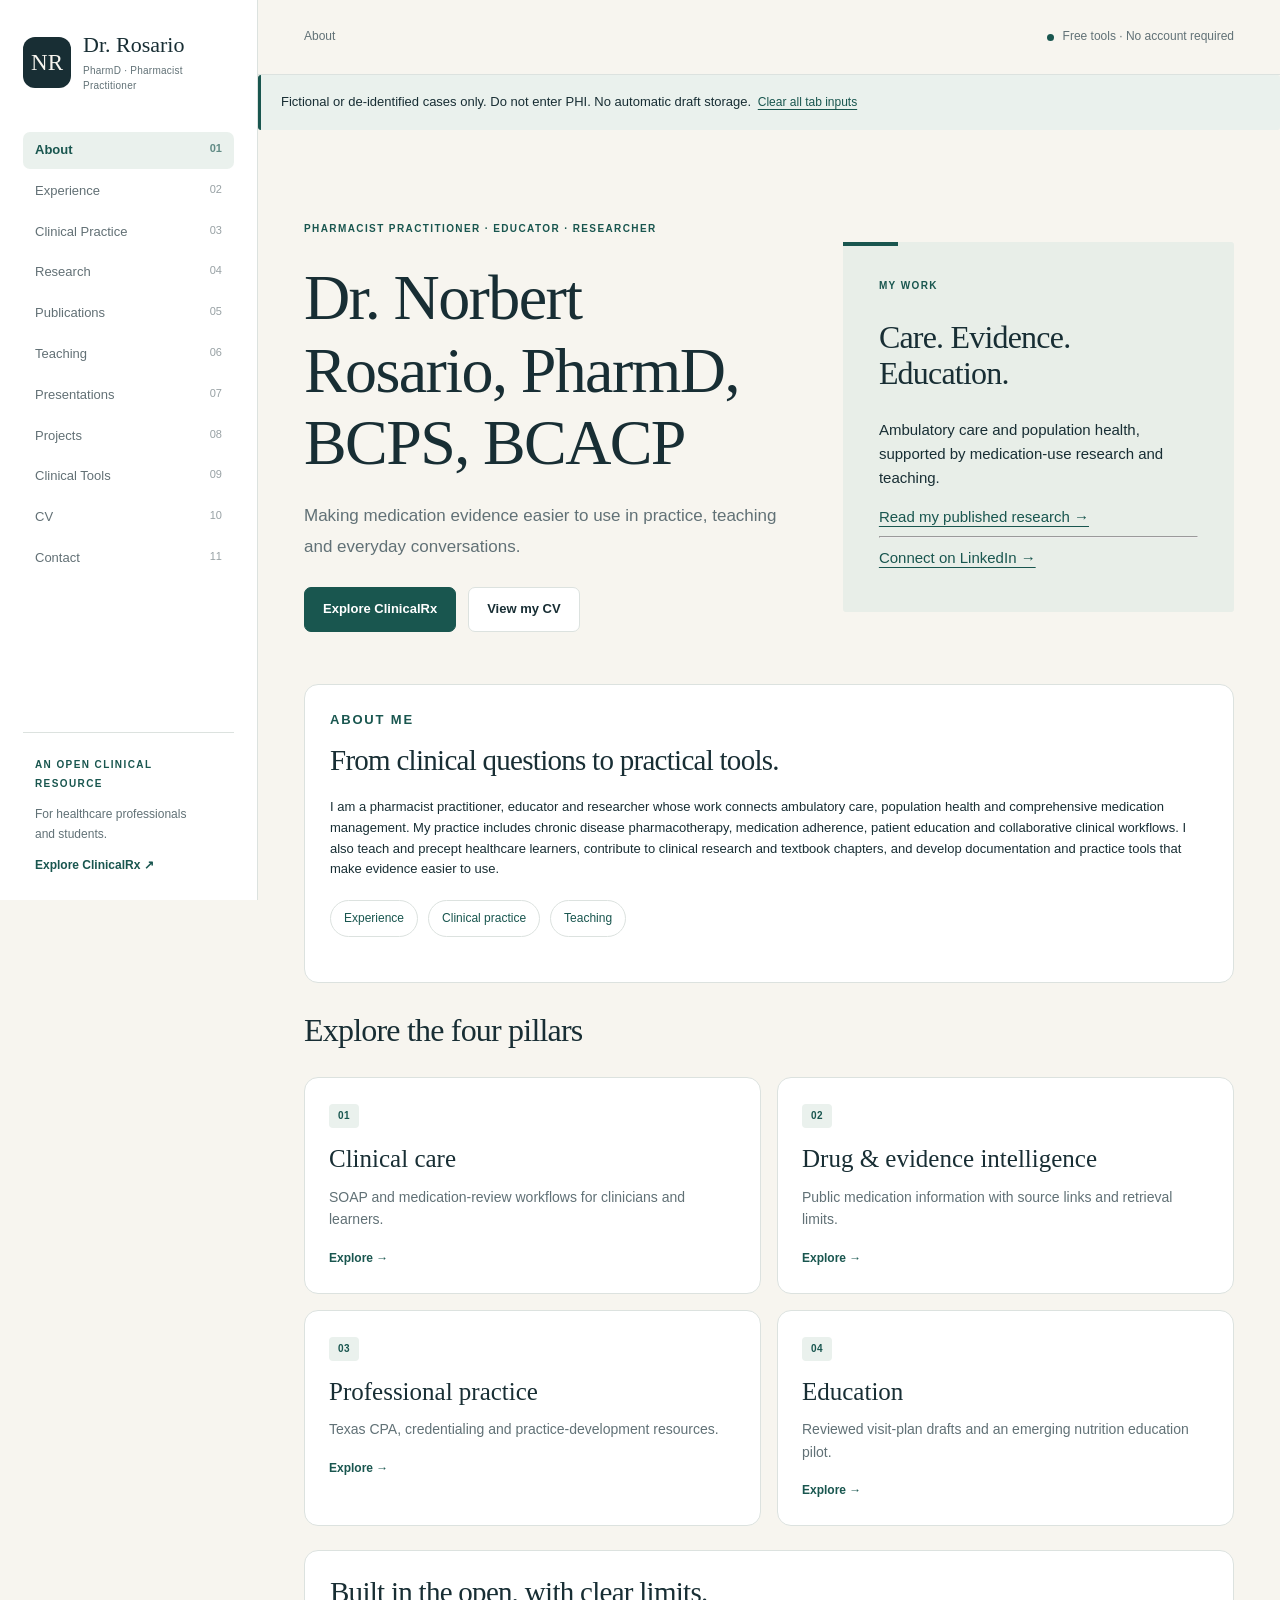
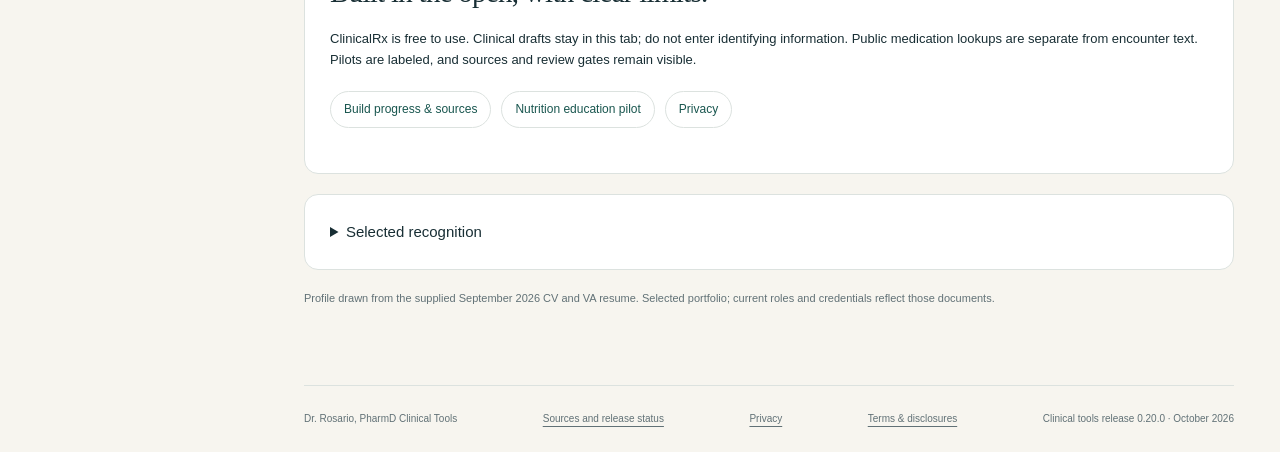
==== docs/index.html @ fef33f2e "Add files via upload" ====
<!doctype html>
<html lang="en">
<head>
  <meta name="clinicalrx-release" content="0.20.0">
  <meta charset="utf-8">
  <meta name="viewport" content="width=device-width, initial-scale=1">
  <meta name="description" content="Dr Rosario's professional portfolio and free clinical documentation, practice-development and evidence tools for healthcare professionals and students.">
  <meta name="referrer" content="no-referrer">
  <meta http-equiv="Content-Security-Policy" content="default-src 'self'; script-src 'self'; style-src 'self'; img-src 'self' data:; connect-src https://clinicaltables.nlm.nih.gov https://rxnav.nlm.nih.gov https://api.fda.gov https://connect.medlineplus.gov https://eutils.ncbi.nlm.nih.gov; object-src 'none'; base-uri 'none'; form-action 'none'">
  <title>Dr Rosario | Clinical Pharmacy and Education</title>
  <link rel="icon" href="assets/mark.svg?v=0.20.0" type="image/svg+xml">
  <link rel="stylesheet" href="assets/styles.css?v=0.20.0">
  <script defer src="assets/startup.js?v=0.20.0"></script>
  <script defer src="assets/content.js?v=0.20.0"></script>
  <script defer src="assets/mtp-taxonomy.js?v=0.20.0"></script>
  <script defer src="assets/core.js?v=0.20.0"></script>
  <script defer src="assets/rules.js?v=0.20.0"></script>
  <script defer src="assets/clinical.js?v=0.20.0"></script>
  <script defer src="assets/module-data.js?v=0.20.0"></script>
  <script defer src="assets/modules.js?v=0.20.0"></script>
  <script defer src="assets/drug-api.js?v=0.20.0"></script>
  <script defer src="assets/icd-index.js?v=0.20.0"></script>
  <script defer src="assets/advanced.js?v=0.20.0"></script>
  <script defer src="assets/medication-sections.js?v=0.20.0"></script>
  <script defer src="assets/advanced-platform.js?v=0.20.0"></script>
  <script defer src="assets/next-phase.js?v=0.20.0"></script>
  <script defer src="assets/next-platform.js?v=0.20.0"></script>
  <script defer src="assets/calculator-links.js?v=0.20.0"></script>
  <script defer src="assets/reporting.js?v=0.20.0"></script>
  <script defer src="assets/clinical-support.js?v=0.20.0"></script>
  <script defer src="assets/purple-data.js?v=0.20.0"></script>
  <script defer src="assets/support-platform.js?v=0.20.0"></script>
  <script defer src="assets/platform.js?v=0.20.0"></script>
  <script defer src="assets/encounter-review.js?v=0.20.0"></script>
  <script defer src="assets/fee-reference.js?v=0.20.0"></script>
  <script defer src="assets/cpa-workspace.js?v=0.20.0"></script>
  <script defer src="assets/lai-switch.js?v=0.20.0"></script>
  <script defer src="assets/decision-support.js?v=0.20.0"></script>
  <script defer src="assets/decision-workspaces.js?v=0.20.0"></script>
  <script defer src="assets/cpa-template.js?v=0.20.0"></script>
  <script defer src="assets/cpa-builder.js?v=0.20.0"></script>
  <script defer src="assets/workspaces.js?v=0.20.0"></script>
  <script defer src="assets/nutrition.js?v=0.20.0"></script>
<script defer src="assets/app.js?v=0.20.0"></script>
</head>
<body>
  <a class="skip" href="#main">Skip to content</a>
  <aside class="sidebar">
    <a class="brand" href="#about" aria-label="Dr Rosario home"><span class="mark">NR</span><span>Dr. Rosario<small>PharmD · Pharmacist Practitioner</small></span></a>
    <button class="menu-button" id="menu-button" aria-expanded="false" aria-controls="navigation">Explore <span>☰</span></button>
    <nav id="navigation" aria-label="Professional site"></nav>
    <div class="sidebar-bottom"><span class="small-label">An open clinical resource</span><p>For healthcare professionals<br>and students.</p><a href="#clinical-tools">Explore ClinicalRx <span aria-hidden="true">↗</span></a></div>
  </aside>
  <div class="page-shell">
    <header class="topbar"><span id="breadcrumb">Professional profile</span><span class="availability"><i aria-hidden="true"></i> Free tools · No account required</span></header>
    <p id="startup-status" class="notice" role="status">Loading ClinicalRx 0.20.0…</p>
    <p class="notice">Fictional or de-identified cases only. Do not enter PHI. No automatic draft storage. <button id="clear-all" type="button" class="text-button">Clear all tab inputs</button></p>
    <main id="main" tabindex="-1"></main>
    <footer><span>Dr. Rosario, PharmD Clinical Tools</span><a href="#evidence">Sources and release status</a> <a href="#privacy">Privacy</a> <a href="#terms">Terms &amp; disclosures</a><span>Clinical tools release 0.20.0 · October 2026</span></footer>
  </div>
  <div class="toast" id="toast" role="status" aria-live="polite"></div>
  <noscript><p class="no-script">Enable JavaScript to explore this site. The blank note template remains available at <a href="downloads/MTP_EHR_Note_Template.txt">this download</a>.</p></noscript>
</body>
</html>
---- docs/assets/styles.css ----
:root{--ink:#182e34;--muted:#617176;--paper:#f7f5ef;--white:#fff;--line:#dce2df;--teal:#19564f;--pale:#eaf1ed;--ochre:#a1763c;--blue:#eef2f5;--radius:14px}*{box-sizing:border-box}html{scroll-behavior:smooth}body{margin:0;font:15px/1.6 -apple-system,BlinkMacSystemFont,"Segoe UI",sans-serif;color:var(--ink);background:var(--paper)}a{color:var(--teal);text-underline-offset:4px}button,input,textarea,select{font:inherit}button,a,input,textarea,select{touch-action:manipulation}button{cursor:pointer}button:disabled{cursor:default;opacity:.55}button:focus-visible,a:focus-visible,input:focus-visible,textarea:focus-visible,select:focus-visible{outline:3px solid #c49a60;outline-offset:3px}h1,h2,h3,p{margin-top:0}h1,h2{font-family:Georgia,"Times New Roman",serif;font-weight:400;line-height:1.13;letter-spacing:-.025em}h1{font-size:clamp(36px,4.5vw,65px);margin-bottom:22px}h2{font-size:32px}h3{font-size:18px;line-height:1.35}small,.muted{color:var(--muted)}.skip{position:fixed;top:-80px;left:20px;z-index:20;background:white;padding:12px}.skip:focus{top:10px}.sidebar{position:fixed;inset:0 auto 0 0;width:258px;padding:32px 23px 25px;background:#fff;border-right:1px solid var(--line);display:flex;flex-direction:column;z-index:4}.brand{display:flex;align-items:center;gap:12px;text-decoration:none;font:22px Georgia,serif;color:var(--ink)}.brand small{display:block;font:10px/1.5 -apple-system,BlinkMacSystemFont,"Segoe UI",sans-serif;letter-spacing:.025em;margin-top:5px}.mark{display:grid;place-items:center;border-radius:12px;background:var(--ink);color:var(--paper);width:48px;height:51px;font:23px Georgia,serif;flex-shrink:0}nav{margin-top:39px;display:grid;gap:4px}nav a{display:flex;justify-content:space-between;padding:8px 12px;border-radius:7px;text-decoration:none;color:#627075;font-size:13px}nav a:hover{background:var(--paper);color:var(--ink)}nav a[aria-current=page]{background:var(--pale);color:var(--teal);font-weight:650}nav a span{font-size:11px;opacity:.65}.sidebar-bottom{margin-top:auto;padding:22px 12px 0;border-top:1px solid var(--line);font-size:12px}.sidebar-bottom p{color:var(--muted);margin:12px 0}.sidebar-bottom a{font-weight:600;text-decoration:none}.small-label,.eyebrow{text-transform:uppercase;font-size:10px;letter-spacing:.14em;font-weight:700;color:var(--teal)}.menu-button{display:none}.page-shell{margin-left:258px}.topbar{min-height:75px;padding:0 46px;display:flex;align-items:center;justify-content:space-between;border-bottom:1px solid var(--line);font-size:12px;color:var(--muted)}.availability{display:flex;gap:9px;align-items:center}.availability i{width:7px;height:7px;background:var(--teal);border-radius:50%}main{max-width:1390px;margin:auto;padding:54px 46px 64px;min-height:calc(100vh - 151px)}main:focus{outline:none}.hero{display:grid;grid-template-columns:1.25fr 1fr;gap:50px;align-items:center;padding:12px 0 52px}.hero .eyebrow{display:block;margin-bottom:25px}.hero h1{font-size:clamp(44px,5vw,74px)}.hero h1 em{color:var(--teal);font-weight:400}.lead{font-size:17px;color:var(--muted);max-width:590px;line-height:1.8}.actions{display:flex;gap:12px;flex-wrap:wrap;margin-top:25px}.button{border:1px solid var(--line);background:white;color:var(--ink);text-decoration:none;padding:11px 18px;border-radius:7px;display:inline-flex;gap:12px;align-items:center;font-size:13px;font-weight:650}.button.primary{background:var(--teal);color:white;border-color:var(--teal)}.button:hover{filter:brightness(.95)}.profile-paper{background:#e8eee8;padding:36px;border-radius:3px;position:relative;min-height:370px}.profile-paper:before{content:"";position:absolute;top:0;left:0;width:55px;height:4px;background:var(--teal)}.paper-heading{font:29px/1.3 Georgia,serif;margin:20px 0 24px}.focus-row{padding:15px 0;border-top:1px solid #cbd7d0;display:grid;grid-template-columns:30px 1fr;gap:10px;font-size:13px}.focus-row span{color:var(--ochre);font-size:11px;padding-top:4px}.focus-row strong{display:block}.focus-row small{font-size:12px}.section-head{display:flex;justify-content:space-between;gap:20px;align-items:end;margin:24px 0}.section-head h2{margin:5px 0}.section-head a{font-size:13px}.editorial-grid{display:grid;grid-template-columns:1fr 1fr;gap:28px;margin-top:28px}.feature{border-top:2px solid var(--ink);padding:25px 0}.feature h3{font:27px/1.25 Georgia,serif;margin:15px 0}.feature p{color:var(--muted);font-size:14px}.feature a{font-size:13px;font-weight:650}.badge{display:inline-block;padding:4px 9px;font-size:10px;font-weight:700;letter-spacing:.05em;border-radius:4px;background:var(--pale);color:var(--teal)}.badge.review{background:#f3e9d8;color:#805e29}.badge.planned{background:var(--blue);color:#596b77}.page-heading{max-width:850px;margin-bottom:34px}.page-heading .eyebrow{display:block;margin-bottom:16px}.page-heading h1{font-size:clamp(35px,4vw,54px)}.notice{padding:15px 20px;background:var(--pale);border-left:3px solid var(--teal);border-radius:3px;font-size:13px;margin-bottom:25px}.notice.review{background:#f6ecdd;border-color:var(--ochre)}.cards{display:grid;grid-template-columns:repeat(2,minmax(0,1fr));gap:18px}.card{background:white;border:1px solid var(--line);padding:25px;border-radius:var(--radius)}.card h3{font:25px/1.3 Georgia,serif;margin:15px 0 10px}.card p{color:var(--muted);font-size:14px}.card .button{margin-top:10px}.work-layout{display:grid;grid-template-columns:minmax(0,1.25fr) minmax(300px,.85fr);gap:26px;align-items:start}.form-section{padding:25px;background:white;border:1px solid var(--line);border-radius:var(--radius);margin-bottom:20px}.form-section h2{font:25px Georgia,serif;margin-bottom:20px}.fields{display:grid;grid-template-columns:1fr 1fr;gap:16px}.field{display:block;margin-bottom:14px;font-size:12px;font-weight:650}.field .helper{display:block;font-weight:400;font-size:11px;margin-top:4px;color:var(--muted)}input,select,textarea{display:block;width:100%;margin-top:6px;background:#fbfcfa;border:1px solid #cad4cf;border-radius:6px;padding:9px 11px;color:var(--ink);font-size:13px}textarea{min-height:75px;resize:vertical}.span-two{grid-column:1/-1}.field input[type=checkbox]{display:inline;width:auto;margin-right:8px}.output-panel{position:sticky;top:20px;background:#edf1ed;border:1px solid #d6e0d8;border-radius:var(--radius);padding:22px}.output-panel h2{font:25px Georgia,serif}.output-panel pre{white-space:pre-wrap;overflow-wrap:anywhere;font:12px/1.65 ui-monospace,SFMono-Regular,Consolas,monospace;max-height:570px;overflow:auto;margin:20px 0;border-top:1px solid #ccd8cf;padding-top:16px}.output-panel .actions{margin-top:15px}.status-line{font-size:11px;color:var(--muted);margin:14px 0}.mtp-record{border:1px solid var(--line);border-radius:9px;padding:20px;background:#fcfdfb;margin-top:18px}.record-head{display:flex;justify-content:space-between;gap:15px;align-items:center;margin-bottom:12px}.record-head strong{font-size:12px}.text-button{background:none;border:none;color:var(--teal);text-decoration:underline;text-underline-offset:3px;padding:3px;font-size:12px}.table-wrap{overflow-x:auto;border:1px solid var(--line);border-radius:8px;background:white;margin:24px 0}table{border-collapse:collapse;width:100%;font-size:13px}th,td{padding:14px;text-align:left;border-bottom:1px solid var(--line)}th{background:var(--pale);font-size:11px;color:var(--teal)}td.numeric{text-align:right;font-variant-numeric:tabular-nums}.source-toolbar{display:flex;gap:15px;margin:0 0 20px}.source-toolbar input{margin:0}.source-toolbar select{max-width:230px;margin:0}.source-item{background:white;padding:23px 25px;border:1px solid var(--line);border-radius:9px;margin-bottom:13px}.source-meta{display:flex;gap:10px;flex-wrap:wrap;font-size:10px;letter-spacing:.04em;color:var(--muted);margin-bottom:9px}.source-item h3{font-size:17px;margin-bottom:10px}.source-item p{font-size:13px;color:var(--muted);margin-bottom:8px}.source-item a{font-size:12px}.pending{padding:35px;background:white;border:1px dashed #b6c6be;border-radius:10px}.pending h2{font-size:27px}.pending p{max-width:620px;color:var(--muted)}.publication{border-top:1px solid var(--line);padding:27px 0}.publication h2{font-size:29px;max-width:800px}.publication p{color:var(--muted);font-size:13px}.citation{font-family:Georgia,serif}.check-item{display:grid;grid-template-columns:24px 1fr;align-items:start;padding:15px 0;border-bottom:1px solid var(--line);font-size:13px}.check-item input{margin:5px 0;width:auto}.check-item small{display:block}.result-number{font:42px Georgia,serif;color:var(--teal);margin:18px 0}.validation{color:#9b3d29;font-size:13px;margin:10px 0}.tabs{display:flex;gap:10px;flex-wrap:wrap;margin:20px 0}.tabs button{border:1px solid var(--line);border-radius:5px;background:white;padding:7px 13px;font-size:12px}.tabs button[aria-pressed=true]{background:var(--teal);color:white;border-color:var(--teal)}.toast{position:fixed;bottom:25px;left:50%;transform:translateX(-50%);background:var(--ink);color:white;padding:10px 18px;border-radius:8px;opacity:0;pointer-events:none;font-size:13px;z-index:8}.toast.visible{opacity:1}footer{margin:0 46px;padding:25px 0;border-top:1px solid var(--line);display:flex;justify-content:space-between;gap:15px;flex-wrap:wrap;font-size:10px;color:var(--muted)}footer a{color:var(--muted)}.no-script{padding:30px;margin-left:270px}.visually-hidden{position:absolute;width:1px;height:1px;padding:0;margin:-1px;overflow:hidden;clip:rect(0,0,0,0);white-space:nowrap;border:0}@media(min-width:1450px){main{padding:65px 70px}.topbar{padding:0 70px}}@media(max-width:1100px){.sidebar{width:225px;padding-left:15px;padding-right:15px}.page-shell{margin-left:225px}main{padding:35px 28px}.topbar{padding:0 28px}.hero{gap:25px}.profile-paper{padding:25px}.work-layout{grid-template-columns:1fr}.output-panel{position:static}.output-panel pre{max-height:420px}}@media(max-width:760px){.sidebar{position:relative;width:100%;padding:17px 20px;display:block;border-right:none;border-bottom:1px solid var(--line)}.brand{font-size:21px}.mark{height:43px;width:43px;font-size:22px}.menu-button{display:flex;gap:20px;position:absolute;right:20px;top:22px;border:1px solid var(--line);background:white;padding:7px 11px;border-radius:6px;font-size:12px}nav{display:none;margin-top:20px;grid-template-columns:1fr 1fr}.sidebar.open nav{display:grid}.sidebar-bottom{display:none}.page-shell{margin-left:0}.topbar{min-height:54px;padding:0 20px;font-size:10px}.availability{font-size:9px}main{padding:32px 20px 45px}.hero{grid-template-columns:1fr;gap:27px;padding-bottom:24px}.hero h1{font-size:50px}.hero .eyebrow{margin-bottom:18px}.lead{font-size:15px}.profile-paper{min-height:0;padding:27px}.cards,.editorial-grid{grid-template-columns:1fr}.section-head{align-items:start}.section-head h2{font-size:28px}.fields{grid-template-columns:1fr}.span-two{grid-column:auto}.source-toolbar{flex-direction:column}.source-toolbar select{max-width:none}.form-section{padding:20px}.page-heading h1{font-size:38px}.page-heading{margin-bottom:25px}footer{margin:0 20px}.no-script{margin:0}.pending{padding:25px}}@media(prefers-reduced-motion:reduce){html{scroll-behavior:auto}}@media print{body{background:white;color:black}.sidebar,.topbar,footer,.actions,.toast,.notice,.form-section,.tabs,.page-heading,.skip{display:none!important}.page-shell{margin:0}main{padding:0;min-height:0}.work-layout{display:block}.output-panel{position:static;border:none;background:white;padding:0}.output-panel pre{font:11pt/1.4 monospace;max-height:none;overflow:visible}.output-panel h2,.status-line{display:none}.output-panel pre:empty{display:none}}

a.card{display:block;text-decoration:none;color:var(--ink)}a.card:hover{border-color:#94ada3;box-shadow:0 3px 15px #182e3409}.card-link{font-size:12px;font-weight:650;color:var(--teal)}.editorial-grid>article{border-top:2px solid var(--ink);padding-top:25px}

.credential-line{font-size:13px;letter-spacing:.12em;color:var(--teal);font-weight:650;margin-top:-10px;margin-bottom:25px}.portfolio-list{margin:20px 0 35px}.portfolio-entry{border-top:1px solid var(--line);padding:26px 0}.portfolio-entry h2{font-size:28px;margin:12px 0}.portfolio-entry p{max-width:800px;margin-bottom:10px}.organization{font-size:13px;font-weight:650}.contact-card{background:var(--pale);border:1px solid var(--line);padding:35px;border-radius:12px;max-width:820px}.contact-card .actions a{font-size:16px;font-weight:650}.hero .lead{max-width:700px}
.guided-fields{display:grid;gap:20px}.guided-field>input,.guided-field>select,.guided-field>textarea{width:100%;display:block;border:1px solid #b8c8c0;border-radius:6px;padding:10px;background:white;color:var(--ink);min-height:44px}.guided-field>label{display:block;font-size:13px;font-weight:650;margin-bottom:7px}.field-help{font-size:12px;margin-top:8px;padding:9px 12px;background:var(--pale);border-radius:6px}.field-help summary{cursor:pointer;color:var(--teal);font-weight:600;min-height:26px}.field-help p{margin:10px 0}.choice-set{border:1px solid var(--line);padding:13px;border-radius:7px;display:grid;gap:9px;min-width:0}.choice-set legend{font-size:13px;font-weight:650;max-width:100%;padding:0 4px}.choice-set label{display:flex;gap:10px;align-items:flex-start;font-size:13px;font-weight:400;cursor:pointer}.choice-set input{margin-top:5px;flex-shrink:0}.review-output{background:#f4f7f4;border:1px solid var(--line);border-radius:8px;padding:16px;white-space:pre-wrap;overflow-wrap:anywhere;word-break:break-word;font:12px/1.65 -apple-system,BlinkMacSystemFont,"Segoe UI",sans-serif;max-height:450px;overflow:auto;margin-top:18px}.form-section h2{font-size:29px}.guided-field textarea{resize:vertical;min-height:100px}.work-layout>*{min-width:0}@media print{.review-output{display:none!important}}
/* Radio/checkbox controls must never inherit full-width text-input styling. */
.choice-set input[type=radio],.choice-set input[type=checkbox]{width:auto;min-width:16px;max-width:20px;flex:0 0 16px;padding:0;margin:4px 0 0;display:inline-block}.choice-set label{min-width:0;overflow-wrap:anywhere;align-items:flex-start}.choice-set{max-width:100%}.field-help{background:transparent;padding:3px 0;margin-top:3px}.field-help summary{font-size:11px;min-height:20px}.guided-fields{gap:13px}.guided-field textarea{min-height:76px}.compact-group{padding:18px;margin:18px 0;background:white;border:1px solid var(--line);border-radius:10px}.compact-group>summary{font-weight:650;font-size:16px;cursor:pointer;min-height:32px}.compact-group>.guided-fields{margin-top:16px}.pillar-grid{display:grid;grid-template-columns:repeat(2,minmax(0,1fr));gap:18px}.pillar-grid article{border:1px solid var(--line);border-top:3px solid var(--teal);border-radius:10px;padding:24px;background:white}.tool-nav{display:flex;flex-wrap:wrap;gap:10px;margin:20px 0}.module-grid{display:grid;grid-template-columns:repeat(3,minmax(0,1fr));gap:12px}.module-grid a{padding:16px;background:white;border:1px solid var(--line);border-radius:8px;text-decoration:none;font-size:13px}.module-grid small{display:block;margin-top:8px}.compact-group .form-section{padding:14px 0;border:0;margin:0}.form-section>p{font-size:13px}.inline-source{font-size:11px;color:var(--muted)}.medicine-section{margin-top:18px;padding-top:14px;border-top:1px solid var(--line)}.medicine-section p{font-size:13px}.tool-status{display:block;font-size:11px;color:var(--teal);margin-top:6px}@media(max-width:760px){.pillar-grid,.module-grid{grid-template-columns:1fr}.choice-set label{display:flex}.compact-group{padding:14px}}
/* ClinicalRx 0.6: accessible assessment controls and result cards */
.screen-question{border:0;border-bottom:1px solid var(--line);margin:0 0 22px;padding:0 0 22px;min-width:0}.screen-question legend{font-weight:650;font-size:15px;padding:0 0 12px;line-height:1.5}.response-grid{display:grid;grid-template-columns:repeat(2,minmax(0,1fr));gap:8px}.response-grid label{display:flex;gap:9px;align-items:center;padding:12px;border:1px solid var(--line);border-radius:8px;cursor:pointer;font-size:12px;min-height:52px}.response-grid label:has(input:checked){background:var(--pale);border-color:var(--teal)}.response-grid input[type=radio]{width:16px;height:16px;margin:0;flex:0 0 16px}.response-grid small{display:block;color:var(--muted);font-size:10px;margin-top:4px}.risk-grid{display:grid;grid-template-columns:repeat(3,minmax(0,1fr));gap:10px;margin:20px 0}.risk-grid article{background:var(--pale);padding:15px;border-radius:10px;border:1px solid var(--line)}.risk-grid h3{font-size:16px}.risk-grid strong{display:block;font-size:20px;color:var(--teal)}.tool-nav a{border:1px solid var(--line);background:white;border-radius:20px;padding:8px 13px;font-size:12px;text-decoration:none}.form-section button{min-height:44px;border-radius:7px;padding:10px 15px;margin:6px 6px 6px 0;cursor:pointer}.field small{display:block;font-weight:400;line-height:1.5;margin-top:6px}.output-panel pre{white-space:pre-wrap;overflow-wrap:anywhere}.pillar-grid article h2{font-size:25px}.pillar-grid article:hover{border-top-color:#154e45;box-shadow:0 8px 24px #153f3210}.hero .credential-line{letter-spacing:.08em}.module-grid a:hover,.card:hover{border-color:var(--teal)}@media(max-width:620px){.risk-grid,.response-grid{grid-template-columns:1fr}}@media print{#calendar{display:block!important}.screen-question,.risk-grid{display:none!important}}

main[data-route="education"] .output-panel pre{font:15px/1.7 -apple-system,BlinkMacSystemFont,"Segoe UI",sans-serif;color:var(--ink)}

/* 0.9 visual workflow components */
.workflow-hero{display:flex;align-items:center;gap:1.1rem;background:linear-gradient(120deg,#123f45,#245c6b);color:#fff;padding:1.35rem 1.6rem;border-radius:18px;margin-bottom:1.5rem}.workflow-icon{font-size:2.6rem;line-height:1;border:1px solid #ffffff55;padding:.8rem;border-radius:18px}.workflow-hero strong{font-size:1.35rem}.workflow-hero p{margin:.35rem 0 0;color:#d8eeee}.metric-grid{display:grid;grid-template-columns:repeat(2,minmax(0,1fr));gap:1rem;margin-bottom:1.4rem}.metric-card{background:#edf5f3;border:1px solid #c3d9d2;border-radius:16px;padding:1.2rem}.metric-card strong,.metric-card b{display:block}.metric-card b{font-size:2rem;color:#174f4b;margin:.4rem 0}.metric-card progress{width:100%;accent-color:#267865;height:1.1rem}.action-calendar{display:grid;grid-template-columns:repeat(3,minmax(0,1fr));gap:.7rem;margin-top:1rem}.calendar-day{border:1px solid #c5d9d3;background:#f3f8f6;border-radius:12px;padding:.85rem}.calendar-day span{float:right;color:#236a61;font-size:1.4rem}.calendar-day time{font-weight:700;color:#184c47}.calendar-day p{font-size:.88rem;line-height:1.45}.code-chips{display:flex;gap:.4rem;flex-wrap:wrap}.code-chips span{border-radius:8px;background:#e4f0ed;padding:.25rem .55rem;font-weight:600}.medicine-section{border-left:3px solid #559b8d;background:#f5f9f7;padding:.6rem 1rem;margin:.5rem 0}.source-item table{width:100%}@media(max-width:700px){.metric-grid,.action-calendar{grid-template-columns:1fr}.workflow-hero{padding:1rem}.workflow-icon{display:none}}@media print{.workflow-hero,.metric-grid,.action-calendar{break-inside:avoid}.action-calendar{display:none}}

.hero-credentials{font-size:1em;color:inherit}.vas-value{display:block;font-size:1.8rem;font-weight:700;text-align:center;padding:.4rem}.review-output{white-space:pre-wrap}.mtp-record small{display:block;line-height:1.5}

.vas-track{display:block;position:relative;padding-top:2.1rem;margin-top:.4rem}.vas-track input{width:100%}.vas-bubble{position:absolute;top:0;left:50%;transform:translateX(-50%);font-weight:700;color:var(--ink);white-space:nowrap;background:#e8f3f1;border-radius:.5rem;padding:.25rem .45rem}

main,.work-layout>*,.form-section,.output-panel{min-width:0}#cabinet-output,pre.review-output{white-space:pre-wrap;overflow-wrap:anywhere;max-width:100%}.form-section a,.mtp-record p{overflow-wrap:anywhere}.brand small{white-space:normal}
/* 0.13 clinician review: readable evidence, prominent dose and task-oriented drug reference. */
[hidden]{display:none!important}.recommendation-dose{background:#164b47;color:#fff;padding:20px;border-radius:12px;margin:14px 0}.recommendation-dose small,.recommendation-dose strong{display:block}.recommendation-dose strong{font-size:2.5rem;line-height:1.3}.recommendation-dose p{color:#e6f2ef;margin:5px 0}.mdm-review{margin:20px 0;border-top:2px solid var(--teal);padding-top:14px}.mdm-components{display:grid;gap:10px}.mdm-components article{background:#f2f7f5;padding:14px;border-radius:10px;border:1px solid var(--line)}.mdm-components h4{margin:0 0 8px}.mdm-components ul{padding-left:18px}.mdm-components small{display:block;color:var(--muted);margin-top:5px}.mdm-components q{font-size:13px;overflow-wrap:anywhere}.medicine-banner{background:#123f45;border-radius:16px;padding:24px;color:white;margin-bottom:24px}.medicine-banner p{font-size:1.45rem;margin:8px 0 16px}.medicine-banner .eyebrow{color:#bcded9}.source-badges{display:flex;flex-wrap:wrap;gap:8px}.source-badges span{border:1px solid #ffffff55;border-radius:20px;padding:5px 10px;font-size:11px}.medicine-steps{display:flex;flex-wrap:wrap;gap:9px;list-style-position:inside;padding:0;margin:0 0 18px}.medicine-steps li{font-size:12px;background:#eaf3f0;padding:7px 11px;border-radius:20px}.medicine-search #med-term{font-size:17px;padding:14px}.quick-medicines{display:flex;flex-wrap:wrap;gap:6px;align-items:center;margin:10px 0}.quick-medicines>span{font-size:12px}.quick-medicines button{min-height:34px;font-size:12px;padding:5px 10px;margin:0;background:#f1f7f5;border:1px solid var(--line)}.medicine-topics{display:flex;flex-wrap:wrap;gap:5px;margin:15px 0}.medicine-topics button{font-size:11px;padding:5px 8px;min-height:34px;margin:0}.medicine-label-sections details{border:1px solid var(--line);border-radius:9px;padding:12px;margin:8px 0;background:white}.medicine-label-sections summary{cursor:pointer;font-size:13px;font-weight:650}.medicine-label-sections p{font-size:13px;line-height:1.65}.medicine-product-heading h2{overflow-wrap:anywhere}.technical-review summary{cursor:pointer;font-size:12px}.medicine-search #med-status{background:#eef5f2;padding:10px;border-radius:8px;overflow-wrap:anywhere}.medicine-search #med-status:empty{display:none}@media print{.medicine-banner,.medicine-topics,.quick-medicines,.medicine-steps,#switch-readiness{display:none!important}}
/* 0.14: quiet, compact clinical-reference typography; professional profile retains its identity. */
main[data-route="medicine"] .page-heading h1{font-family:inherit;font-size:clamp(27px,3vw,38px);font-weight:700;letter-spacing:-.025em;line-height:1.2}main[data-route="medicine"] h2{font-family:inherit;font-weight:650;font-size:21px;line-height:1.35;letter-spacing:-.015em}main[data-route="medicine"] .medicine-banner{background:#f2f6f5;border:1px solid #dfe6e3;color:var(--ink);padding:16px 20px;border-radius:10px}main[data-route="medicine"] .medicine-banner p{font-size:16px;margin:6px 0 12px}main[data-route="medicine"] .medicine-banner .eyebrow{color:var(--teal)}main[data-route="medicine"] .source-badges span{background:white;border:1px solid #d3dfda;color:#47625b}main[data-route="medicine"] .form-section{padding:22px;border-radius:10px;box-shadow:none}main[data-route="medicine"] .page-heading{margin-bottom:20px}main[data-route="medicine"] .medicine-label-sections details{background:#fff;border-color:#e1e7e4}main[data-route="medicine"] .medicine-label-sections summary{font-size:14px}main[data-route="medicine"] .medicine-label-sections p{max-width:82ch;font-size:14px;line-height:1.75}main[data-route="medicine"] .medicine-product-heading h2{font-size:24px}main[data-route="medicine"] .medicine-topics{padding:12px 0;border-block:1px solid var(--line)}main[data-route="medicine"] .medicine-topics button{background:white;border:1px solid var(--line);color:var(--teal);border-radius:6px}main[data-route="medicine"] .muted{font-size:12px;line-height:1.55}.glp-facts{padding:16px;background:#f1f6f3;border:1px solid var(--line);border-radius:10px;margin:16px 0}.glp-facts h3{font-size:19px}.glp-facts p{font-size:13px}#mdm-review h3{font-family:inherit;font-size:20px}.mdm-review>.notice{font-weight:650}
/* 0.14.1: compact clinical workspaces and task navigation. */
.clinical-workspace .page-heading h1{font-family:inherit;font-size:clamp(28px,3vw,42px);font-weight:700;line-height:1.2;letter-spacing:-.025em}.clinical-workspace .form-section h2,.clinical-workspace .output-panel h2,.clinical-workspace .section-head h2{font-family:inherit;font-weight:650;font-size:23px;line-height:1.3}.clinical-workspace .page-heading{margin-bottom:24px}.clinical-workspace .lead{font-size:16px;line-height:1.6;max-width:82ch}.hub-start{padding:22px;background:#eef5f2;border:1px solid var(--line);border-radius:12px;margin-bottom:25px}.hub-start h2{font-family:inherit;font-size:22px;font-weight:650}.hub-start p{font-size:14px;max-width:75ch}.hub-start .tool-nav{margin-bottom:0}.workspace-jumps{display:flex;position:sticky;top:0;z-index:3;flex-wrap:wrap;gap:6px;margin:0 0 20px;padding:10px;border:1px solid var(--line);border-radius:10px;background:#fff;box-shadow:0 3px 12px #163b3010}.workspace-jumps button{padding:8px 12px;min-height:42px;border:1px solid #d8e2dd;background:#f3f8f5;border-radius:7px;color:var(--teal);font-size:12px;font-weight:600}.workspace-jumps button:hover{background:#e5efea}[id^="work-"]{scroll-margin-top:95px}.coverage-guide{border:1px solid var(--line);border-radius:10px;background:#fff;margin:0 0 22px;padding:16px 20px}.coverage-guide summary{font-weight:650;cursor:pointer}.coverage-guide h2{font-family:inherit;font-size:20px;margin-top:18px}.coverage-guide li,.coverage-guide p{font-size:13px}.release-overview{margin:25px 0;padding:24px;background:#fff;border:1px solid var(--line);border-radius:12px}.release-overview>h2{font-family:inherit;font-size:25px;font-weight:650}.phase-cards{display:grid;grid-template-columns:repeat(2,minmax(0,1fr));gap:12px;margin:18px 0}.phase-cards article{padding:18px;background:#f5f8f6;border:1px solid var(--line);border-radius:10px}.phase-cards h3{margin-top:14px}.phase-cards p{font-size:13px}.phase-cards a{font-size:13px;font-weight:600}.release-overview details{font-size:13px}.release-overview summary{cursor:pointer;font-weight:650}@media(max-width:760px){.workspace-jumps{position:static;padding:8px}.workspace-jumps button{flex:1 1 120px}.phase-cards{grid-template-columns:1fr}.release-overview{padding:18px}.clinical-workspace .page-heading h1{font-size:30px}}@media(prefers-reduced-motion:reduce){*,*::before,*::after{scroll-behavior:auto!important}}@media print{.workspace-jumps,.coverage-guide,.hub-start,.release-overview{display:none!important}}

/* Phase04 switch flow: compact steps and evidence cards, no new assets/network. */
.switch-workspace .step-number{display:inline-grid;place-items:center;width:1.7rem;height:1.7rem;border-radius:50%;background:#e6efed;color:#204f4b;font-size:.85rem;margin-right:.45rem}
.switch-workspace .field-help{font-size:.88rem;color:#526462;line-height:1.5}
.switch-workspace .form-section>h2:not(:first-child){margin-top:1.8rem;padding-top:1.2rem;border-top:1px solid #dce6e3}
.switch-evidence-grid{display:grid;grid-template-columns:repeat(2,minmax(0,1fr));gap:.7rem;margin:1rem 0}
.switch-evidence-grid article{padding:.85rem;border:1px solid #dae5e1;border-radius:.7rem;background:#f7faf8;font-size:.85rem;line-height:1.5}
.switch-evidence-grid p{margin:.55rem 0}.switch-evidence-grid .badge{white-space:normal}
.switch-evidence-grid a{font-size:.8rem}.switch-workspace [hidden]{display:none!important}
@media(max-width:680px){.switch-evidence-grid{grid-template-columns:1fr}}

/* 0.16.0: unified discovery, four pillars retained. */
[data-route="clinical-tools"] .page-heading{margin-bottom:1.5rem}
.tool-finder{display:grid;grid-template-columns:minmax(0,2fr) minmax(0,1fr) auto;align-items:end;gap:1rem;padding:1.25rem;background:#fff;border:1px solid #ccd9d8;border-radius:14px;margin-bottom:1.5rem}
.tool-finder .field{margin:0}.tool-finder input,.tool-finder select,.tool-finder button{min-height:46px}.tool-finder #tool-count{grid-column:1/-1;margin:0;color:#526365;font-size:.875rem}
.finder-results{display:grid;grid-template-columns:repeat(2,minmax(0,1fr));gap:1rem}.finder-card{display:flex;flex-direction:column;gap:.65rem;padding:1.25rem;background:white;border:1px solid #ccd9d8;border-radius:12px;color:#203b40;text-decoration:none}.finder-card strong{font-size:1.1rem}.finder-card>span:last-child{font-size:.85rem;color:#49676b}.finder-card:hover{border-color:#216861;background:#f4faf8}.finder-empty{grid-column:1/-1;padding:2rem;background:white;border-radius:12px}
[data-route="clinical-tools"] .pillar-grid article{border-top:1px solid #ccd9d8;border-radius:12px;box-shadow:none}
[data-route="clinical-tools"] .pillar-grid h2{font-family:inherit;font-size:1.25rem}
[data-route="clinical-tools"] .pillar-grid .tool-nav{display:grid;gap:0}
[data-route="clinical-tools"] .pillar-grid .tool-nav a{border:0;border-bottom:1px solid #e8eeed;border-radius:0;padding:.75rem .2rem;min-height:44px;display:flex;align-items:center;justify-content:space-between}
[data-route="clinical-tools"] .pillar-grid .tool-nav a:after{content:'→';margin-left:1rem}
.module-disclosure{margin:1.5rem 0;padding:1.25rem;background:white;border:1px solid #ccd9d8;border-radius:12px}.module-disclosure summary{cursor:pointer;font-weight:650;min-height:44px}.module-disclosure .module-grid{margin-top:1rem}
[data-route="clinical-tools"] [hidden]{display:none!important}
[data-route="clinical-tools"] :is(a,button,input,select,summary):focus-visible{outline:3px solid #287b73;outline-offset:3px}
@media(max-width:700px){.tool-finder,.finder-results{grid-template-columns:1fr}.tool-finder #tool-count{grid-column:1}.tool-finder button{width:100%}}

/* 0.17.0 original resource cards and finder controls */
.resource-intro{padding:1.75rem;border-radius:16px;background:linear-gradient(120deg,#143e46,#21675f);color:white;margin:1.5rem 0}.resource-intro h2{color:white;font-family:inherit}.resource-grid{display:grid;grid-template-columns:repeat(3,minmax(0,1fr));gap:1rem;margin:1.5rem 0}.resource-card{display:flex;flex-direction:column;padding:1.25rem;border:1px solid #d3dfdd;border-top:4px solid #47847c;border-radius:14px;background:white}.resource-card h2{font-family:inherit;font-size:1.15rem;line-height:1.4}.resource-card p{font-size:.93rem}.resource-card>a{margin-top:auto;min-height:44px;display:flex;align-items:center}.shortage-record{padding:1rem;margin:1rem 0;border-left:3px solid #47847c;background:#f4f8f7}.tool-finder button{background:#21675f;color:white;border:1px solid #21675f;border-radius:8px;padding:.65rem 1rem;font:inherit;cursor:pointer}.tool-finder button:hover{background:#143e46}@media(max-width:1000px){.resource-grid{grid-template-columns:repeat(2,minmax(0,1fr))}}@media(max-width:650px){.resource-grid{grid-template-columns:1fr}}

/* Phase progress: accessible native meters and separate acceptance status. */
.progress-summary{display:grid;grid-template-columns:1fr 1fr;gap:1rem;margin:1.25rem 0}.progress-summary article{background:#fff;border:1px solid #ccd9d8;border-radius:12px;padding:1.25rem}.progress-summary label{display:block;font-weight:650;line-height:1.5}.progress-summary progress{display:block;width:100%;height:18px;margin:1rem 0;accent-color:#21675f}.progress-summary p{font-size:.9rem;line-height:1.6;color:#526365}.monitor-blocker{border-left:4px solid #9b7427;background:#fff9ed;padding:1rem 1.25rem;border-radius:8px}.phase-detail summary{cursor:pointer;min-height:44px;font-weight:650;padding:1rem 0}.phase-detail .phase-cards{margin-top:1rem}@media(max-width:700px){.progress-summary{grid-template-columns:1fr}}

/* Phase 06 printable handouts and narrow-screen navigation. */
@media(max-width:760px){.sidebar .brand{padding-right:90px}.sidebar .brand>span:last-child{min-width:0;overflow-wrap:anywhere}.form-section select,.form-section input,.form-section textarea{min-width:0;max-width:100%}.work-layout>div,.work-layout>aside{min-width:0}.actions{flex-wrap:wrap}.actions button{white-space:normal}}
/* Consistent controls in medication and patient workspaces. */
:is([data-route="medicine"],[data-route="education"],[data-route="mtp"]) .form-section>button,
#med-search,#med-fda-search,#med-add,#med-clear,#med-note,#patient-handout,#patient-download{min-height:44px;padding:10px 16px;border:1px solid #b8ccc4;border-radius:9px;background:#edf4f0;color:#194e45;font-weight:600;line-height:1.35;margin:3px 5px 3px 0}
#med-search,#med-note,#patient-handout{background:#19564f;color:#fff;border-color:#19564f}
#med-search:hover,#med-note:hover,#patient-handout:hover{background:#123f3a}
[data-route="medicine"] .tool-nav a{color:#19564f;border-color:#b8ccc4;background:#fff;min-height:44px;align-items:center}
/* A single transition is a reading card, not one empty calendar column. */
.action-calendar > .calendar-day:only-child{grid-column:1 / -1}
.recommendation-dose small{color:#e4f4ef;opacity:1}

.patient-plan-preview{margin:20px 0;color:#193e39}.patient-draft-label{font-size:13px;font-weight:700;color:#385c55}.patient-plan-card{padding:16px 18px;margin:10px 0;background:#f3f8f6;border:1px solid #d6e3dd;border-radius:12px}.patient-plan-card h3{margin:0 0 9px;font-size:19px}.patient-plan-card h3 span{display:inline-grid;place-items:center;width:27px;height:27px;border-radius:50%;background:#1c5650;color:#fff;font-size:14px;margin-right:7px}.patient-plan-card p{white-space:pre-wrap;overflow-wrap:anywhere;font-size:17px;line-height:1.6;margin:0}.patient-teachback{padding:14px;border-left:4px solid #1c5650;background:#edf5f1;line-height:1.6}@media(max-width:600px){.patient-plan-card{padding:14px}.patient-plan-card p{font-size:16px}}

.patient-readiness{padding:14px 16px;background:#eef5f1;border-left:4px solid #286558;border-radius:6px;margin:16px 0;line-height:1.6}.patient-readiness ul{margin:8px 0 0;padding-left:22px}

/* Profile and nutrition education, release 0.20.0 */
.profile-pillars{display:grid;grid-template-columns:repeat(2,minmax(0,1fr));gap:1rem;margin:1.5rem 0}.profile-pillars .card{padding:1.5rem}.nutrition-shell{max-width:900px;margin:auto}.nutrition-shell fieldset{border:0;padding:0;margin:1.4rem 0}.nutrition-shell legend{font-weight:700;margin-bottom:.8rem}.nutrition-result{padding:1.5rem;border:1px solid #b9d2c8;border-radius:18px;background:#f3f8f5}.nutrition-result:empty{display:none}.nutrition-result li{margin:.7rem 0}.policy-content{max-width:800px}.policy-content h2{margin-top:2rem}@media(max-width:650px){.profile-pillars{grid-template-columns:1fr}.nutrition-shell .fields{grid-template-columns:1fr}}
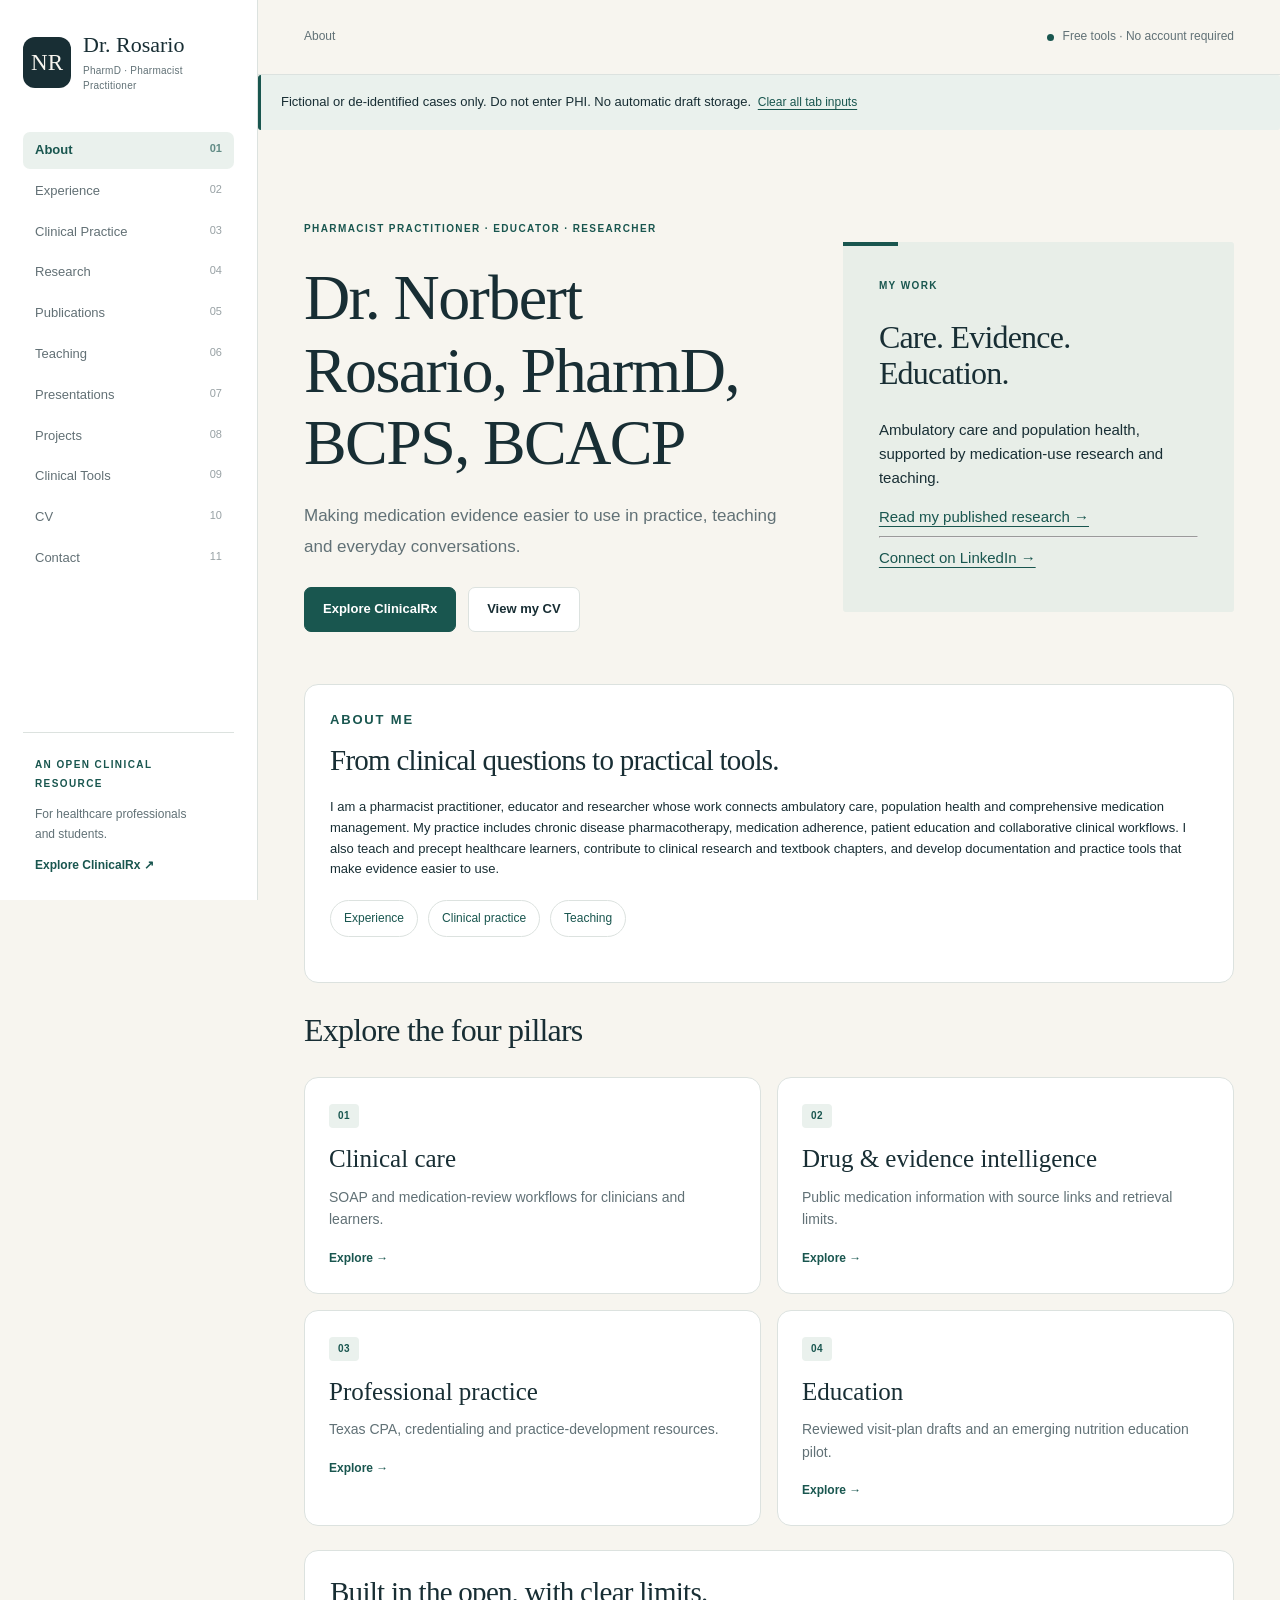
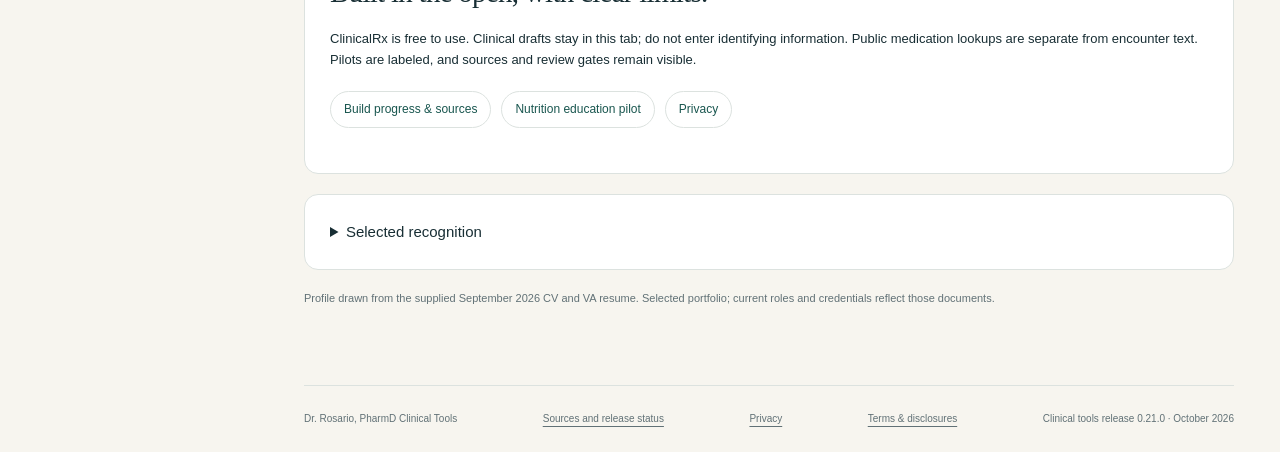
==== commit 32bf1750: "Add files via upload" ====
--- a/docs/index.html
+++ b/docs/index.html
@@ -1,47 +1,47 @@
 <!doctype html>
 <html lang="en">
 <head>
-  <meta name="clinicalrx-release" content="0.20.0">
+  <meta name="clinicalrx-release" content="0.21.0">
   <meta charset="utf-8">
   <meta name="viewport" content="width=device-width, initial-scale=1">
   <meta name="description" content="Dr Rosario's professional portfolio and free clinical documentation, practice-development and evidence tools for healthcare professionals and students.">
   <meta name="referrer" content="no-referrer">
   <meta http-equiv="Content-Security-Policy" content="default-src 'self'; script-src 'self'; style-src 'self'; img-src 'self' data:; connect-src https://clinicaltables.nlm.nih.gov https://rxnav.nlm.nih.gov https://api.fda.gov https://connect.medlineplus.gov https://eutils.ncbi.nlm.nih.gov; object-src 'none'; base-uri 'none'; form-action 'none'">
   <title>Dr Rosario | Clinical Pharmacy and Education</title>
-  <link rel="icon" href="assets/mark.svg?v=0.20.0" type="image/svg+xml">
-  <link rel="stylesheet" href="assets/styles.css?v=0.20.0">
-  <script defer src="assets/startup.js?v=0.20.0"></script>
-  <script defer src="assets/content.js?v=0.20.0"></script>
-  <script defer src="assets/mtp-taxonomy.js?v=0.20.0"></script>
-  <script defer src="assets/core.js?v=0.20.0"></script>
-  <script defer src="assets/rules.js?v=0.20.0"></script>
-  <script defer src="assets/clinical.js?v=0.20.0"></script>
-  <script defer src="assets/module-data.js?v=0.20.0"></script>
-  <script defer src="assets/modules.js?v=0.20.0"></script>
-  <script defer src="assets/drug-api.js?v=0.20.0"></script>
-  <script defer src="assets/icd-index.js?v=0.20.0"></script>
-  <script defer src="assets/advanced.js?v=0.20.0"></script>
-  <script defer src="assets/medication-sections.js?v=0.20.0"></script>
-  <script defer src="assets/advanced-platform.js?v=0.20.0"></script>
-  <script defer src="assets/next-phase.js?v=0.20.0"></script>
-  <script defer src="assets/next-platform.js?v=0.20.0"></script>
-  <script defer src="assets/calculator-links.js?v=0.20.0"></script>
-  <script defer src="assets/reporting.js?v=0.20.0"></script>
-  <script defer src="assets/clinical-support.js?v=0.20.0"></script>
-  <script defer src="assets/purple-data.js?v=0.20.0"></script>
-  <script defer src="assets/support-platform.js?v=0.20.0"></script>
-  <script defer src="assets/platform.js?v=0.20.0"></script>
-  <script defer src="assets/encounter-review.js?v=0.20.0"></script>
-  <script defer src="assets/fee-reference.js?v=0.20.0"></script>
-  <script defer src="assets/cpa-workspace.js?v=0.20.0"></script>
-  <script defer src="assets/lai-switch.js?v=0.20.0"></script>
-  <script defer src="assets/decision-support.js?v=0.20.0"></script>
-  <script defer src="assets/decision-workspaces.js?v=0.20.0"></script>
-  <script defer src="assets/cpa-template.js?v=0.20.0"></script>
-  <script defer src="assets/cpa-builder.js?v=0.20.0"></script>
-  <script defer src="assets/workspaces.js?v=0.20.0"></script>
-  <script defer src="assets/nutrition.js?v=0.20.0"></script>
-<script defer src="assets/app.js?v=0.20.0"></script>
+  <link rel="icon" href="assets/mark.svg?v=0.21.0" type="image/svg+xml">
+  <link rel="stylesheet" href="assets/styles.css?v=0.21.0">
+  <script defer src="assets/startup.js?v=0.21.0"></script>
+  <script defer src="assets/content.js?v=0.21.0"></script>
+  <script defer src="assets/mtp-taxonomy.js?v=0.21.0"></script>
+  <script defer src="assets/core.js?v=0.21.0"></script>
+  <script defer src="assets/rules.js?v=0.21.0"></script>
+  <script defer src="assets/clinical.js?v=0.21.0"></script>
+  <script defer src="assets/module-data.js?v=0.21.0"></script>
+  <script defer src="assets/modules.js?v=0.21.0"></script>
+  <script defer src="assets/drug-api.js?v=0.21.0"></script>
+  <script defer src="assets/icd-index.js?v=0.21.0"></script>
+  <script defer src="assets/advanced.js?v=0.21.0"></script>
+  <script defer src="assets/medication-sections.js?v=0.21.0"></script>
+  <script defer src="assets/advanced-platform.js?v=0.21.0"></script>
+  <script defer src="assets/next-phase.js?v=0.21.0"></script>
+  <script defer src="assets/next-platform.js?v=0.21.0"></script>
+  <script defer src="assets/calculator-links.js?v=0.21.0"></script>
+  <script defer src="assets/reporting.js?v=0.21.0"></script>
+  <script defer src="assets/clinical-support.js?v=0.21.0"></script>
+  <script defer src="assets/purple-data.js?v=0.21.0"></script>
+  <script defer src="assets/support-platform.js?v=0.21.0"></script>
+  <script defer src="assets/platform.js?v=0.21.0"></script>
+  <script defer src="assets/encounter-review.js?v=0.21.0"></script>
+  <script defer src="assets/fee-reference.js?v=0.21.0"></script>
+  <script defer src="assets/cpa-workspace.js?v=0.21.0"></script>
+  <script defer src="assets/lai-switch.js?v=0.21.0"></script>
+  <script defer src="assets/decision-support.js?v=0.21.0"></script>
+  <script defer src="assets/decision-workspaces.js?v=0.21.0"></script>
+  <script defer src="assets/cpa-template.js?v=0.21.0"></script>
+  <script defer src="assets/cpa-builder.js?v=0.21.0"></script>
+  <script defer src="assets/workspaces.js?v=0.21.0"></script>
+  <script defer src="assets/nutrition.js?v=0.21.0"></script>
+<script defer src="assets/app.js?v=0.21.0"></script>
 </head>
 <body>
   <a class="skip" href="#main">Skip to content</a>
@@ -53,10 +53,10 @@
   </aside>
   <div class="page-shell">
     <header class="topbar"><span id="breadcrumb">Professional profile</span><span class="availability"><i aria-hidden="true"></i> Free tools · No account required</span></header>
-    <p id="startup-status" class="notice" role="status">Loading ClinicalRx 0.20.0…</p>
+    <p id="startup-status" class="notice" role="status">Loading ClinicalRx 0.21.0…</p>
     <p class="notice">Fictional or de-identified cases only. Do not enter PHI. No automatic draft storage. <button id="clear-all" type="button" class="text-button">Clear all tab inputs</button></p>
     <main id="main" tabindex="-1"></main>
-    <footer><span>Dr. Rosario, PharmD Clinical Tools</span><a href="#evidence">Sources and release status</a> <a href="#privacy">Privacy</a> <a href="#terms">Terms &amp; disclosures</a><span>Clinical tools release 0.20.0 · October 2026</span></footer>
+    <footer><span>Dr. Rosario, PharmD Clinical Tools</span><a href="#evidence">Sources and release status</a> <a href="#privacy">Privacy</a> <a href="#terms">Terms &amp; disclosures</a><span>Clinical tools release 0.21.0 · October 2026</span></footer>
   </div>
   <div class="toast" id="toast" role="status" aria-live="polite"></div>
   <noscript><p class="no-script">Enable JavaScript to explore this site. The blank note template remains available at <a href="downloads/MTP_EHR_Note_Template.txt">this download</a>.</p></noscript>
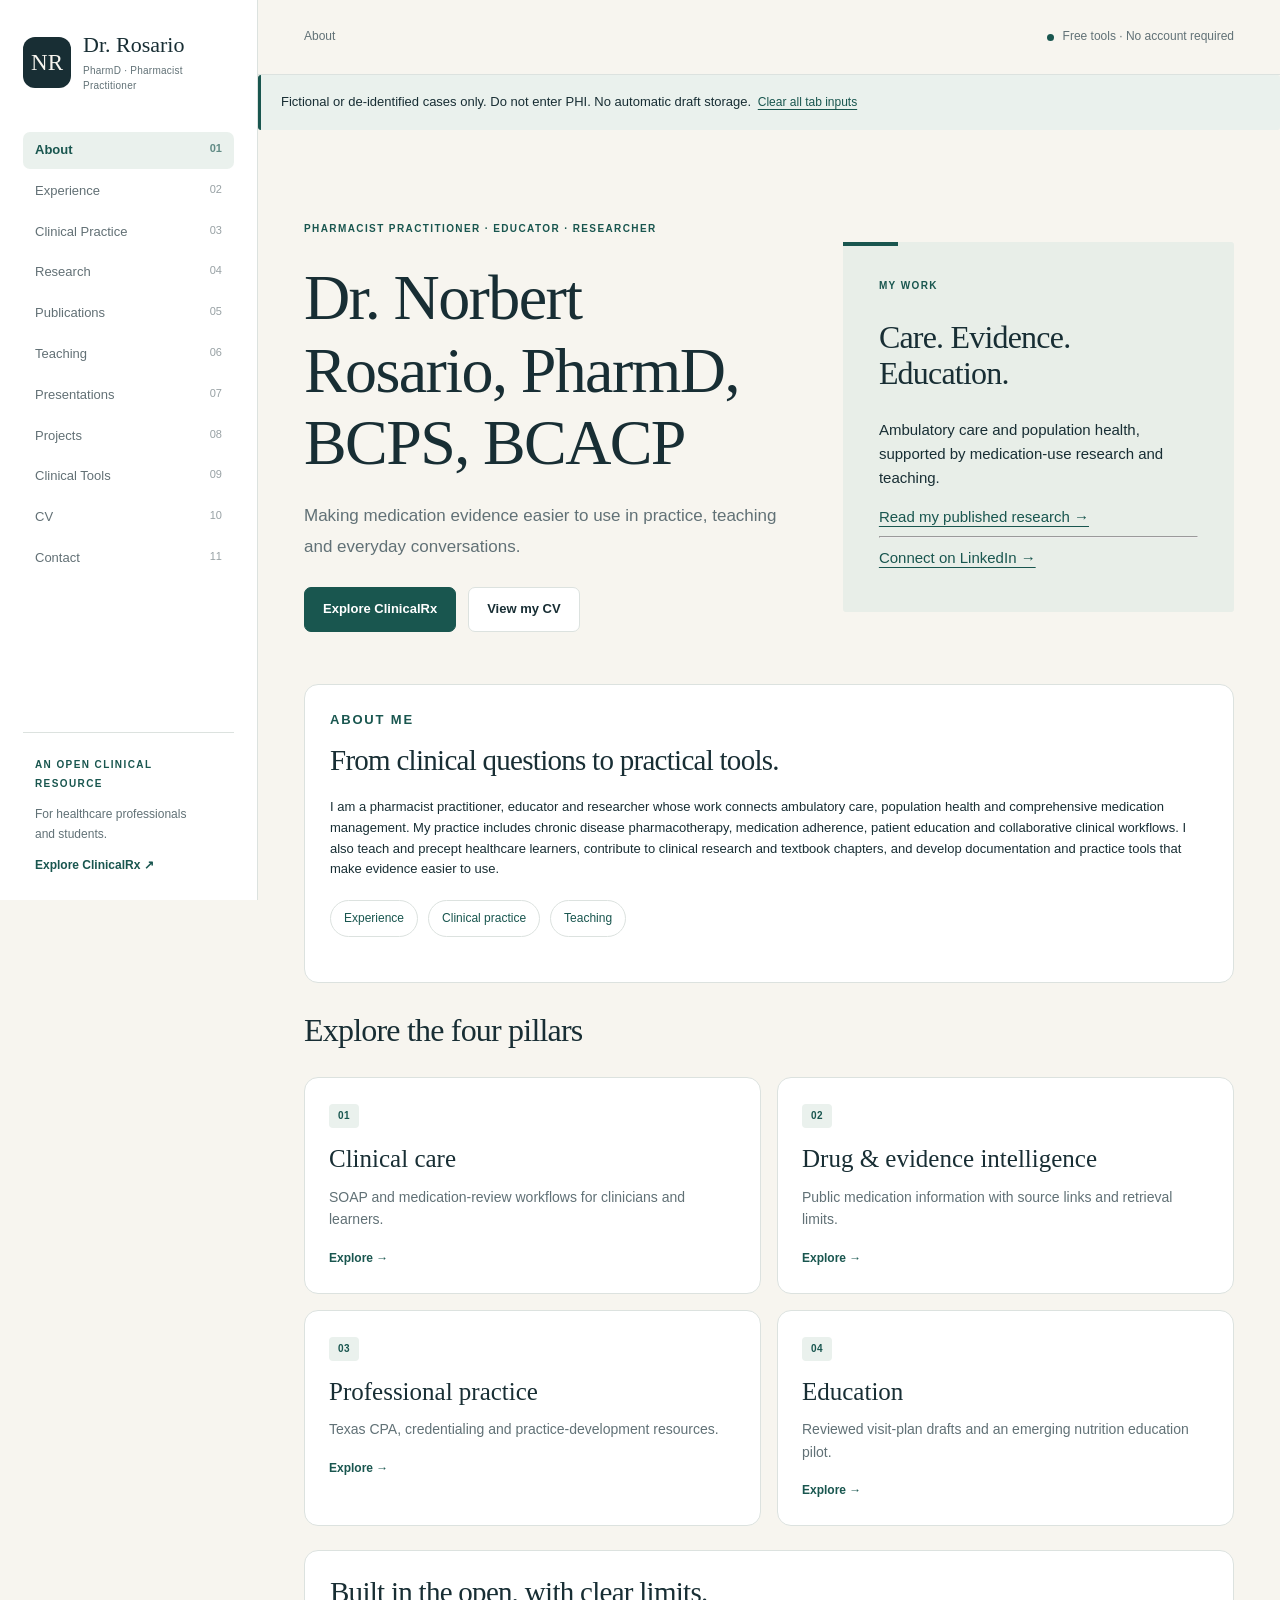
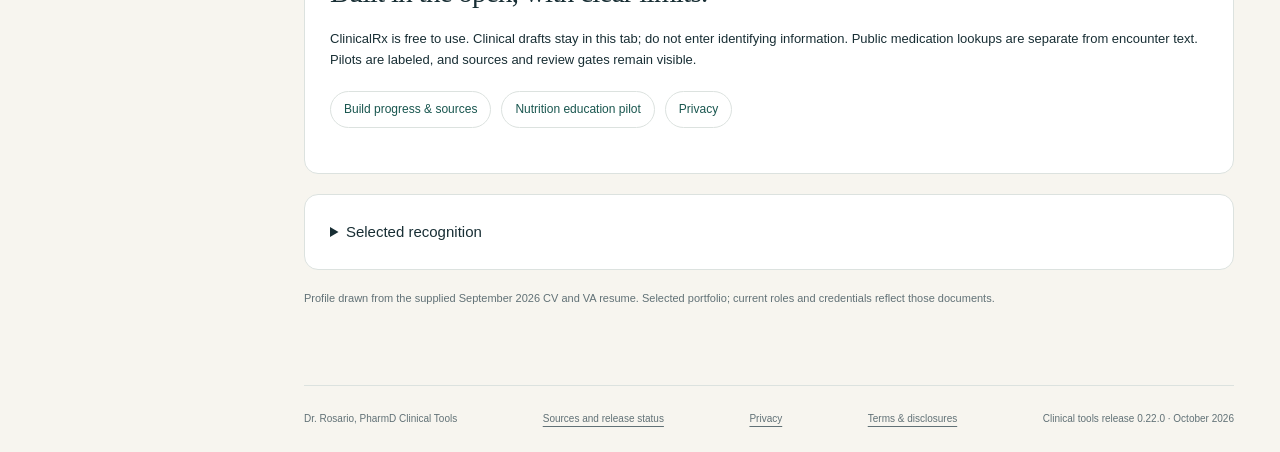
==== commit 742e54be: "Add files via upload" ====
--- a/docs/index.html
+++ b/docs/index.html
@@ -1,47 +1,47 @@
 <!doctype html>
 <html lang="en">
 <head>
-  <meta name="clinicalrx-release" content="0.21.0">
+  <meta name="clinicalrx-release" content="0.22.0">
   <meta charset="utf-8">
   <meta name="viewport" content="width=device-width, initial-scale=1">
   <meta name="description" content="Dr Rosario's professional portfolio and free clinical documentation, practice-development and evidence tools for healthcare professionals and students.">
   <meta name="referrer" content="no-referrer">
   <meta http-equiv="Content-Security-Policy" content="default-src 'self'; script-src 'self'; style-src 'self'; img-src 'self' data:; connect-src https://clinicaltables.nlm.nih.gov https://rxnav.nlm.nih.gov https://api.fda.gov https://connect.medlineplus.gov https://eutils.ncbi.nlm.nih.gov; object-src 'none'; base-uri 'none'; form-action 'none'">
   <title>Dr Rosario | Clinical Pharmacy and Education</title>
-  <link rel="icon" href="assets/mark.svg?v=0.21.0" type="image/svg+xml">
-  <link rel="stylesheet" href="assets/styles.css?v=0.21.0">
-  <script defer src="assets/startup.js?v=0.21.0"></script>
-  <script defer src="assets/content.js?v=0.21.0"></script>
-  <script defer src="assets/mtp-taxonomy.js?v=0.21.0"></script>
-  <script defer src="assets/core.js?v=0.21.0"></script>
-  <script defer src="assets/rules.js?v=0.21.0"></script>
-  <script defer src="assets/clinical.js?v=0.21.0"></script>
-  <script defer src="assets/module-data.js?v=0.21.0"></script>
-  <script defer src="assets/modules.js?v=0.21.0"></script>
-  <script defer src="assets/drug-api.js?v=0.21.0"></script>
-  <script defer src="assets/icd-index.js?v=0.21.0"></script>
-  <script defer src="assets/advanced.js?v=0.21.0"></script>
-  <script defer src="assets/medication-sections.js?v=0.21.0"></script>
-  <script defer src="assets/advanced-platform.js?v=0.21.0"></script>
-  <script defer src="assets/next-phase.js?v=0.21.0"></script>
-  <script defer src="assets/next-platform.js?v=0.21.0"></script>
-  <script defer src="assets/calculator-links.js?v=0.21.0"></script>
-  <script defer src="assets/reporting.js?v=0.21.0"></script>
-  <script defer src="assets/clinical-support.js?v=0.21.0"></script>
-  <script defer src="assets/purple-data.js?v=0.21.0"></script>
-  <script defer src="assets/support-platform.js?v=0.21.0"></script>
-  <script defer src="assets/platform.js?v=0.21.0"></script>
-  <script defer src="assets/encounter-review.js?v=0.21.0"></script>
-  <script defer src="assets/fee-reference.js?v=0.21.0"></script>
-  <script defer src="assets/cpa-workspace.js?v=0.21.0"></script>
-  <script defer src="assets/lai-switch.js?v=0.21.0"></script>
-  <script defer src="assets/decision-support.js?v=0.21.0"></script>
-  <script defer src="assets/decision-workspaces.js?v=0.21.0"></script>
-  <script defer src="assets/cpa-template.js?v=0.21.0"></script>
-  <script defer src="assets/cpa-builder.js?v=0.21.0"></script>
-  <script defer src="assets/workspaces.js?v=0.21.0"></script>
-  <script defer src="assets/nutrition.js?v=0.21.0"></script>
-<script defer src="assets/app.js?v=0.21.0"></script>
+  <link rel="icon" href="assets/mark.svg?v=0.22.0" type="image/svg+xml">
+  <link rel="stylesheet" href="assets/styles.css?v=0.22.0">
+  <script defer src="assets/startup.js?v=0.22.0"></script>
+  <script defer src="assets/content.js?v=0.22.0"></script>
+  <script defer src="assets/mtp-taxonomy.js?v=0.22.0"></script>
+  <script defer src="assets/core.js?v=0.22.0"></script>
+  <script defer src="assets/rules.js?v=0.22.0"></script>
+  <script defer src="assets/clinical.js?v=0.22.0"></script>
+  <script defer src="assets/module-data.js?v=0.22.0"></script>
+  <script defer src="assets/modules.js?v=0.22.0"></script>
+  <script defer src="assets/drug-api.js?v=0.22.0"></script>
+  <script defer src="assets/icd-index.js?v=0.22.0"></script>
+  <script defer src="assets/advanced.js?v=0.22.0"></script>
+  <script defer src="assets/medication-sections.js?v=0.22.0"></script>
+  <script defer src="assets/advanced-platform.js?v=0.22.0"></script>
+  <script defer src="assets/next-phase.js?v=0.22.0"></script>
+  <script defer src="assets/next-platform.js?v=0.22.0"></script>
+  <script defer src="assets/calculator-links.js?v=0.22.0"></script>
+  <script defer src="assets/reporting.js?v=0.22.0"></script>
+  <script defer src="assets/clinical-support.js?v=0.22.0"></script>
+  <script defer src="assets/purple-data.js?v=0.22.0"></script>
+  <script defer src="assets/support-platform.js?v=0.22.0"></script>
+  <script defer src="assets/platform.js?v=0.22.0"></script>
+  <script defer src="assets/encounter-review.js?v=0.22.0"></script>
+  <script defer src="assets/fee-reference.js?v=0.22.0"></script>
+  <script defer src="assets/cpa-workspace.js?v=0.22.0"></script>
+  <script defer src="assets/lai-switch.js?v=0.22.0"></script>
+  <script defer src="assets/decision-support.js?v=0.22.0"></script>
+  <script defer src="assets/decision-workspaces.js?v=0.22.0"></script>
+  <script defer src="assets/cpa-template.js?v=0.22.0"></script>
+  <script defer src="assets/cpa-builder.js?v=0.22.0"></script>
+  <script defer src="assets/workspaces.js?v=0.22.0"></script>
+  <script defer src="assets/nutrition.js?v=0.22.0"></script>
+<script defer src="assets/app.js?v=0.22.0"></script>
 </head>
 <body>
   <a class="skip" href="#main">Skip to content</a>
@@ -53,10 +53,10 @@
   </aside>
   <div class="page-shell">
     <header class="topbar"><span id="breadcrumb">Professional profile</span><span class="availability"><i aria-hidden="true"></i> Free tools · No account required</span></header>
-    <p id="startup-status" class="notice" role="status">Loading ClinicalRx 0.21.0…</p>
+    <p id="startup-status" class="notice" role="status">Loading ClinicalRx 0.22.0…</p>
     <p class="notice">Fictional or de-identified cases only. Do not enter PHI. No automatic draft storage. <button id="clear-all" type="button" class="text-button">Clear all tab inputs</button></p>
     <main id="main" tabindex="-1"></main>
-    <footer><span>Dr. Rosario, PharmD Clinical Tools</span><a href="#evidence">Sources and release status</a> <a href="#privacy">Privacy</a> <a href="#terms">Terms &amp; disclosures</a><span>Clinical tools release 0.21.0 · October 2026</span></footer>
+    <footer><span>Dr. Rosario, PharmD Clinical Tools</span><a href="#evidence">Sources and release status</a> <a href="#privacy">Privacy</a> <a href="#terms">Terms &amp; disclosures</a><span>Clinical tools release 0.22.0 · October 2026</span></footer>
   </div>
   <div class="toast" id="toast" role="status" aria-live="polite"></div>
   <noscript><p class="no-script">Enable JavaScript to explore this site. The blank note template remains available at <a href="downloads/MTP_EHR_Note_Template.txt">this download</a>.</p></noscript>
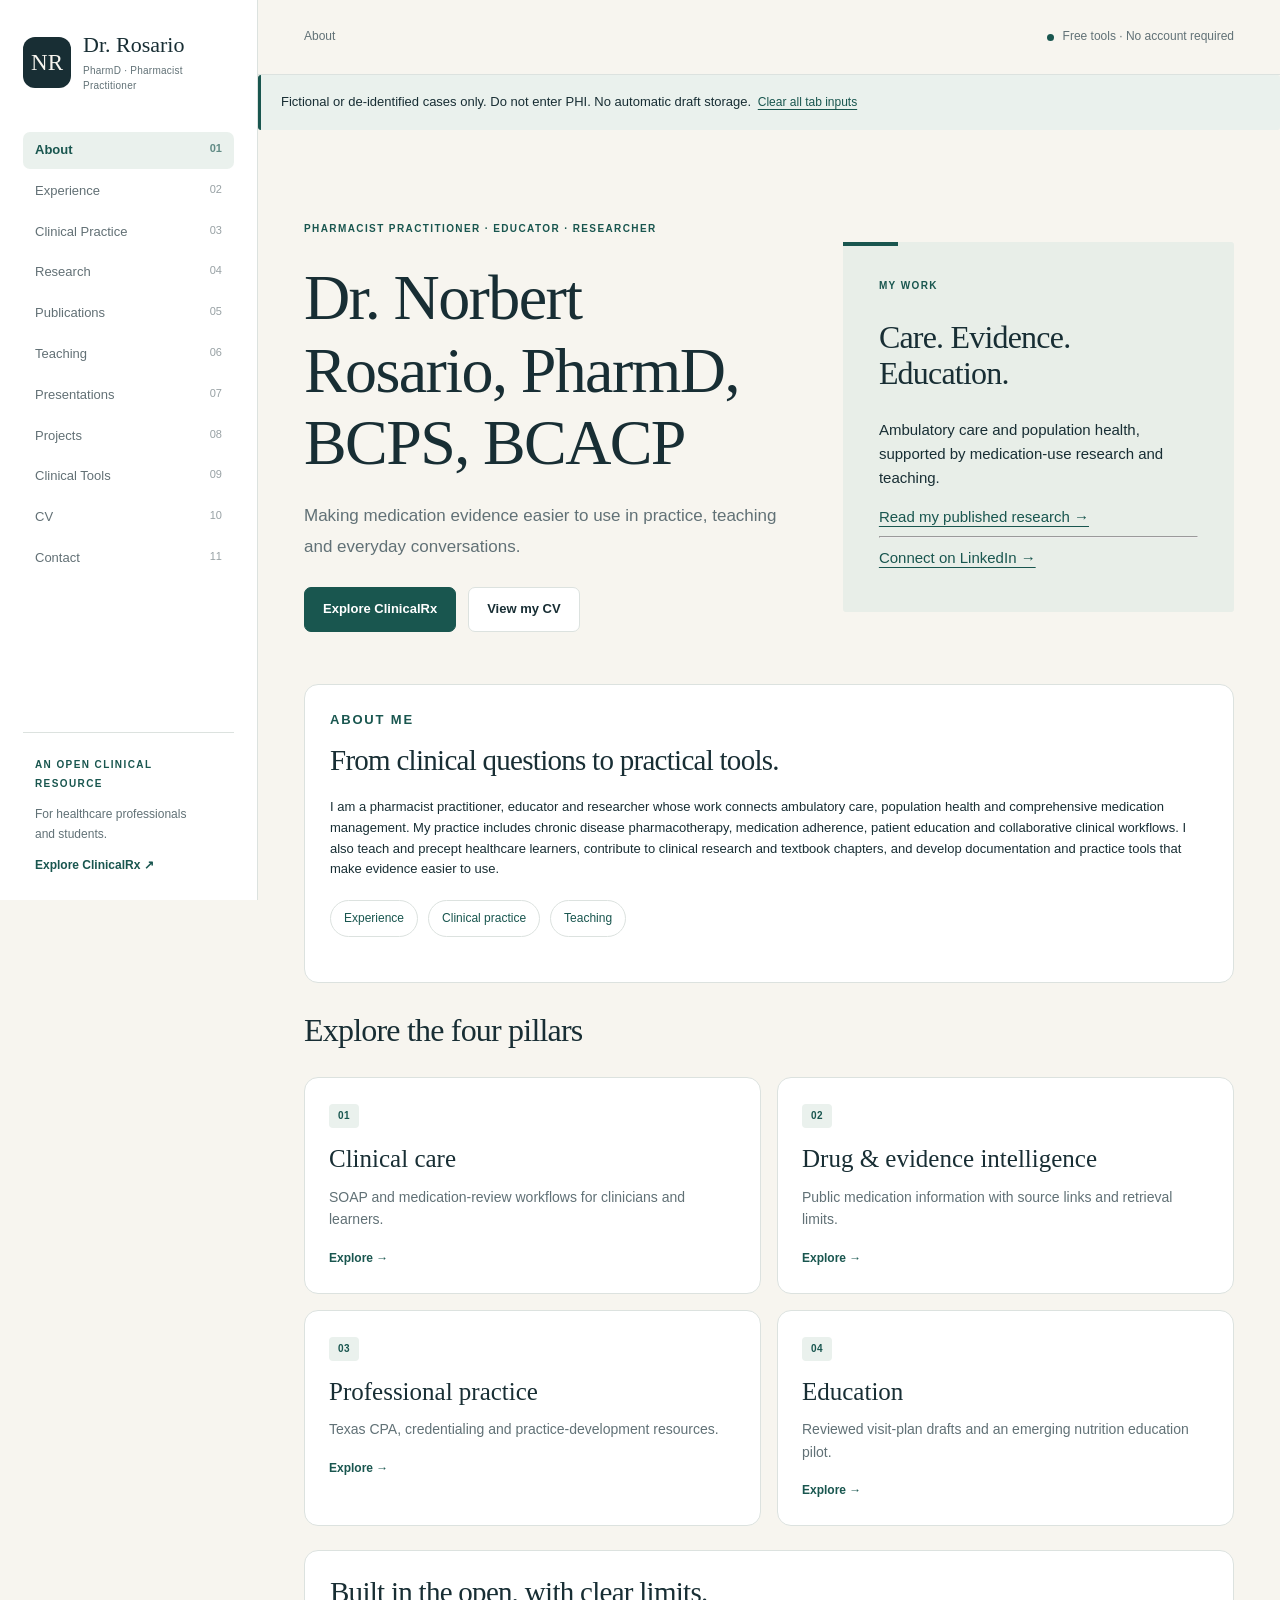
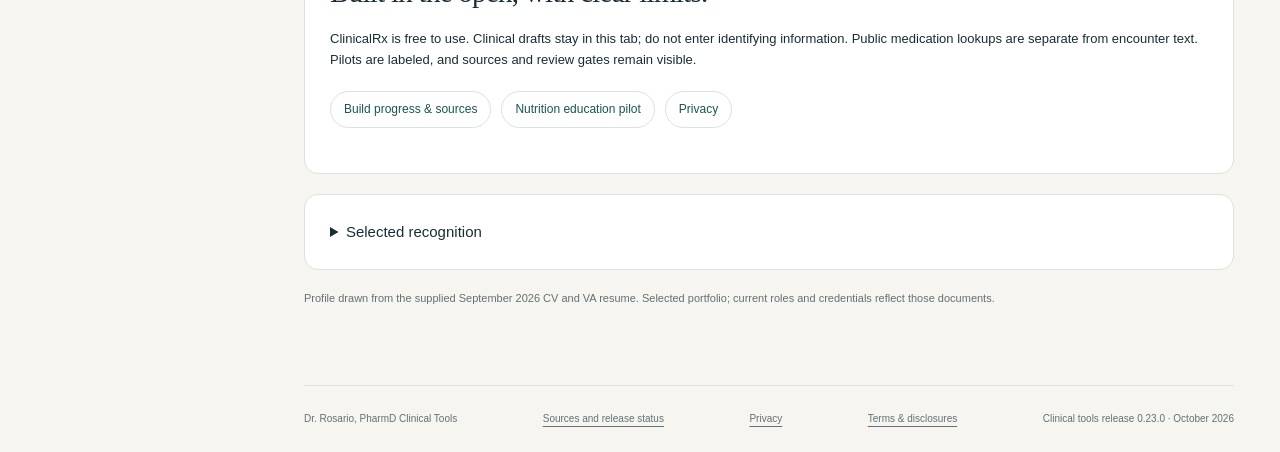
==== commit a5458b79: "Add files via upload" ====
--- a/docs/index.html
+++ b/docs/index.html
@@ -1,47 +1,47 @@
 <!doctype html>
 <html lang="en">
 <head>
-  <meta name="clinicalrx-release" content="0.22.0">
+  <meta name="clinicalrx-release" content="0.23.0">
   <meta charset="utf-8">
   <meta name="viewport" content="width=device-width, initial-scale=1">
   <meta name="description" content="Dr Rosario's professional portfolio and free clinical documentation, practice-development and evidence tools for healthcare professionals and students.">
   <meta name="referrer" content="no-referrer">
   <meta http-equiv="Content-Security-Policy" content="default-src 'self'; script-src 'self'; style-src 'self'; img-src 'self' data:; connect-src https://clinicaltables.nlm.nih.gov https://rxnav.nlm.nih.gov https://api.fda.gov https://connect.medlineplus.gov https://eutils.ncbi.nlm.nih.gov; object-src 'none'; base-uri 'none'; form-action 'none'">
   <title>Dr Rosario | Clinical Pharmacy and Education</title>
-  <link rel="icon" href="assets/mark.svg?v=0.22.0" type="image/svg+xml">
-  <link rel="stylesheet" href="assets/styles.css?v=0.22.0">
-  <script defer src="assets/startup.js?v=0.22.0"></script>
-  <script defer src="assets/content.js?v=0.22.0"></script>
-  <script defer src="assets/mtp-taxonomy.js?v=0.22.0"></script>
-  <script defer src="assets/core.js?v=0.22.0"></script>
-  <script defer src="assets/rules.js?v=0.22.0"></script>
-  <script defer src="assets/clinical.js?v=0.22.0"></script>
-  <script defer src="assets/module-data.js?v=0.22.0"></script>
-  <script defer src="assets/modules.js?v=0.22.0"></script>
-  <script defer src="assets/drug-api.js?v=0.22.0"></script>
-  <script defer src="assets/icd-index.js?v=0.22.0"></script>
-  <script defer src="assets/advanced.js?v=0.22.0"></script>
-  <script defer src="assets/medication-sections.js?v=0.22.0"></script>
-  <script defer src="assets/advanced-platform.js?v=0.22.0"></script>
-  <script defer src="assets/next-phase.js?v=0.22.0"></script>
-  <script defer src="assets/next-platform.js?v=0.22.0"></script>
-  <script defer src="assets/calculator-links.js?v=0.22.0"></script>
-  <script defer src="assets/reporting.js?v=0.22.0"></script>
-  <script defer src="assets/clinical-support.js?v=0.22.0"></script>
-  <script defer src="assets/purple-data.js?v=0.22.0"></script>
-  <script defer src="assets/support-platform.js?v=0.22.0"></script>
-  <script defer src="assets/platform.js?v=0.22.0"></script>
-  <script defer src="assets/encounter-review.js?v=0.22.0"></script>
-  <script defer src="assets/fee-reference.js?v=0.22.0"></script>
-  <script defer src="assets/cpa-workspace.js?v=0.22.0"></script>
-  <script defer src="assets/lai-switch.js?v=0.22.0"></script>
-  <script defer src="assets/decision-support.js?v=0.22.0"></script>
-  <script defer src="assets/decision-workspaces.js?v=0.22.0"></script>
-  <script defer src="assets/cpa-template.js?v=0.22.0"></script>
-  <script defer src="assets/cpa-builder.js?v=0.22.0"></script>
-  <script defer src="assets/workspaces.js?v=0.22.0"></script>
-  <script defer src="assets/nutrition.js?v=0.22.0"></script>
-<script defer src="assets/app.js?v=0.22.0"></script>
+  <link rel="icon" href="assets/mark.svg?v=0.23.0" type="image/svg+xml">
+  <link rel="stylesheet" href="assets/styles.css?v=0.23.0">
+  <script defer src="assets/startup.js?v=0.23.0"></script>
+  <script defer src="assets/content.js?v=0.23.0"></script>
+  <script defer src="assets/mtp-taxonomy.js?v=0.23.0"></script>
+  <script defer src="assets/core.js?v=0.23.0"></script>
+  <script defer src="assets/rules.js?v=0.23.0"></script>
+  <script defer src="assets/clinical.js?v=0.23.0"></script>
+  <script defer src="assets/module-data.js?v=0.23.0"></script>
+  <script defer src="assets/modules.js?v=0.23.0"></script>
+  <script defer src="assets/drug-api.js?v=0.23.0"></script>
+  <script defer src="assets/icd-index.js?v=0.23.0"></script>
+  <script defer src="assets/advanced.js?v=0.23.0"></script>
+  <script defer src="assets/medication-sections.js?v=0.23.0"></script>
+  <script defer src="assets/advanced-platform.js?v=0.23.0"></script>
+  <script defer src="assets/next-phase.js?v=0.23.0"></script>
+  <script defer src="assets/next-platform.js?v=0.23.0"></script>
+  <script defer src="assets/calculator-links.js?v=0.23.0"></script>
+  <script defer src="assets/reporting.js?v=0.23.0"></script>
+  <script defer src="assets/clinical-support.js?v=0.23.0"></script>
+  <script defer src="assets/purple-data.js?v=0.23.0"></script>
+  <script defer src="assets/support-platform.js?v=0.23.0"></script>
+  <script defer src="assets/platform.js?v=0.23.0"></script>
+  <script defer src="assets/encounter-review.js?v=0.23.0"></script>
+  <script defer src="assets/fee-reference.js?v=0.23.0"></script>
+  <script defer src="assets/cpa-workspace.js?v=0.23.0"></script>
+  <script defer src="assets/lai-switch.js?v=0.23.0"></script>
+  <script defer src="assets/decision-support.js?v=0.23.0"></script>
+  <script defer src="assets/decision-workspaces.js?v=0.23.0"></script>
+  <script defer src="assets/cpa-template.js?v=0.23.0"></script>
+  <script defer src="assets/cpa-builder.js?v=0.23.0"></script>
+  <script defer src="assets/workspaces.js?v=0.23.0"></script>
+  <script defer src="assets/nutrition.js?v=0.23.0"></script>
+<script defer src="assets/app.js?v=0.23.0"></script>
 </head>
 <body>
   <a class="skip" href="#main">Skip to content</a>
@@ -53,10 +53,10 @@
   </aside>
   <div class="page-shell">
     <header class="topbar"><span id="breadcrumb">Professional profile</span><span class="availability"><i aria-hidden="true"></i> Free tools · No account required</span></header>
-    <p id="startup-status" class="notice" role="status">Loading ClinicalRx 0.22.0…</p>
+    <p id="startup-status" class="notice" role="status">Loading ClinicalRx 0.23.0…</p>
     <p class="notice">Fictional or de-identified cases only. Do not enter PHI. No automatic draft storage. <button id="clear-all" type="button" class="text-button">Clear all tab inputs</button></p>
     <main id="main" tabindex="-1"></main>
-    <footer><span>Dr. Rosario, PharmD Clinical Tools</span><a href="#evidence">Sources and release status</a> <a href="#privacy">Privacy</a> <a href="#terms">Terms &amp; disclosures</a><span>Clinical tools release 0.22.0 · October 2026</span></footer>
+    <footer><span>Dr. Rosario, PharmD Clinical Tools</span><a href="#evidence">Sources and release status</a> <a href="#privacy">Privacy</a> <a href="#terms">Terms &amp; disclosures</a><span>Clinical tools release 0.23.0 · October 2026</span></footer>
   </div>
   <div class="toast" id="toast" role="status" aria-live="polite"></div>
   <noscript><p class="no-script">Enable JavaScript to explore this site. The blank note template remains available at <a href="downloads/MTP_EHR_Note_Template.txt">this download</a>.</p></noscript>
--- a/docs/assets/styles.css
+++ b/docs/assets/styles.css
@@ -75,3 +75,11 @@
 
 /* Profile and nutrition education, release 0.20.0 */
 .profile-pillars{display:grid;grid-template-columns:repeat(2,minmax(0,1fr));gap:1rem;margin:1.5rem 0}.profile-pillars .card{padding:1.5rem}.nutrition-shell{max-width:900px;margin:auto}.nutrition-shell fieldset{border:0;padding:0;margin:1.4rem 0}.nutrition-shell legend{font-weight:700;margin-bottom:.8rem}.nutrition-result{padding:1.5rem;border:1px solid #b9d2c8;border-radius:18px;background:#f3f8f5}.nutrition-result:empty{display:none}.nutrition-result li{margin:.7rem 0}.policy-content{max-width:800px}.policy-content h2{margin-top:2rem}@media(max-width:650px){.profile-pillars{grid-template-columns:1fr}.nutrition-shell .fields{grid-template-columns:1fr}}
+
+/* 0.23: compact evidence browsing; scoped to preserve other tool tables. */
+.bio-help{margin:1rem 0}.bio-help summary{cursor:pointer;font-weight:650}.bio-pagination{display:flex;align-items:center;justify-content:space-between;gap:12px;margin:18px 0}.bio-pagination button:disabled{opacity:.45;cursor:default}.bio-table td{vertical-align:top;line-height:1.6}.bio-table th{position:sticky;top:0}.intelligence-cards{display:grid;grid-template-columns:repeat(auto-fit,minmax(260px,1fr));gap:16px}.intelligence-cards .source-item{margin:0;padding:20px;border:1px solid #d9e4df;border-radius:14px;background:#fff}.intelligence-cards h3{margin-top:0}.bio-explorer button:focus-visible,.bio-explorer summary:focus-visible{outline:3px solid #9c6b25;outline-offset:3px}
+@media(max-width:700px){.bio-explorer .fields{grid-template-columns:1fr}.bio-table{overflow:visible}.bio-table table,.bio-table tbody,.bio-table tr,.bio-table td{display:block;width:100%}.bio-table thead{position:absolute;width:1px;height:1px;overflow:hidden;clip-path:inset(50%)}.bio-table tr{margin:12px 0;border:1px solid #d9e4df;border-radius:12px;padding:12px;background:#fff}.bio-table td{border:0;padding:8px;box-sizing:border-box}.bio-table td[data-label]::before{content:attr(data-label);display:block;font-size:.78rem;font-weight:700;color:#386259;margin-bottom:3px}.bio-pagination{flex-wrap:wrap}.intelligence-cards{grid-template-columns:1fr}}
+@media(prefers-reduced-motion:reduce){html{scroll-behavior:auto!important}}
+
+.sr-only{position:absolute;width:1px;height:1px;padding:0;margin:-1px;overflow:hidden;clip:rect(0,0,0,0);white-space:nowrap;border:0}
+@media(max-width:700px){.bio-table tr{box-sizing:border-box}.bio-table table{min-width:0}}
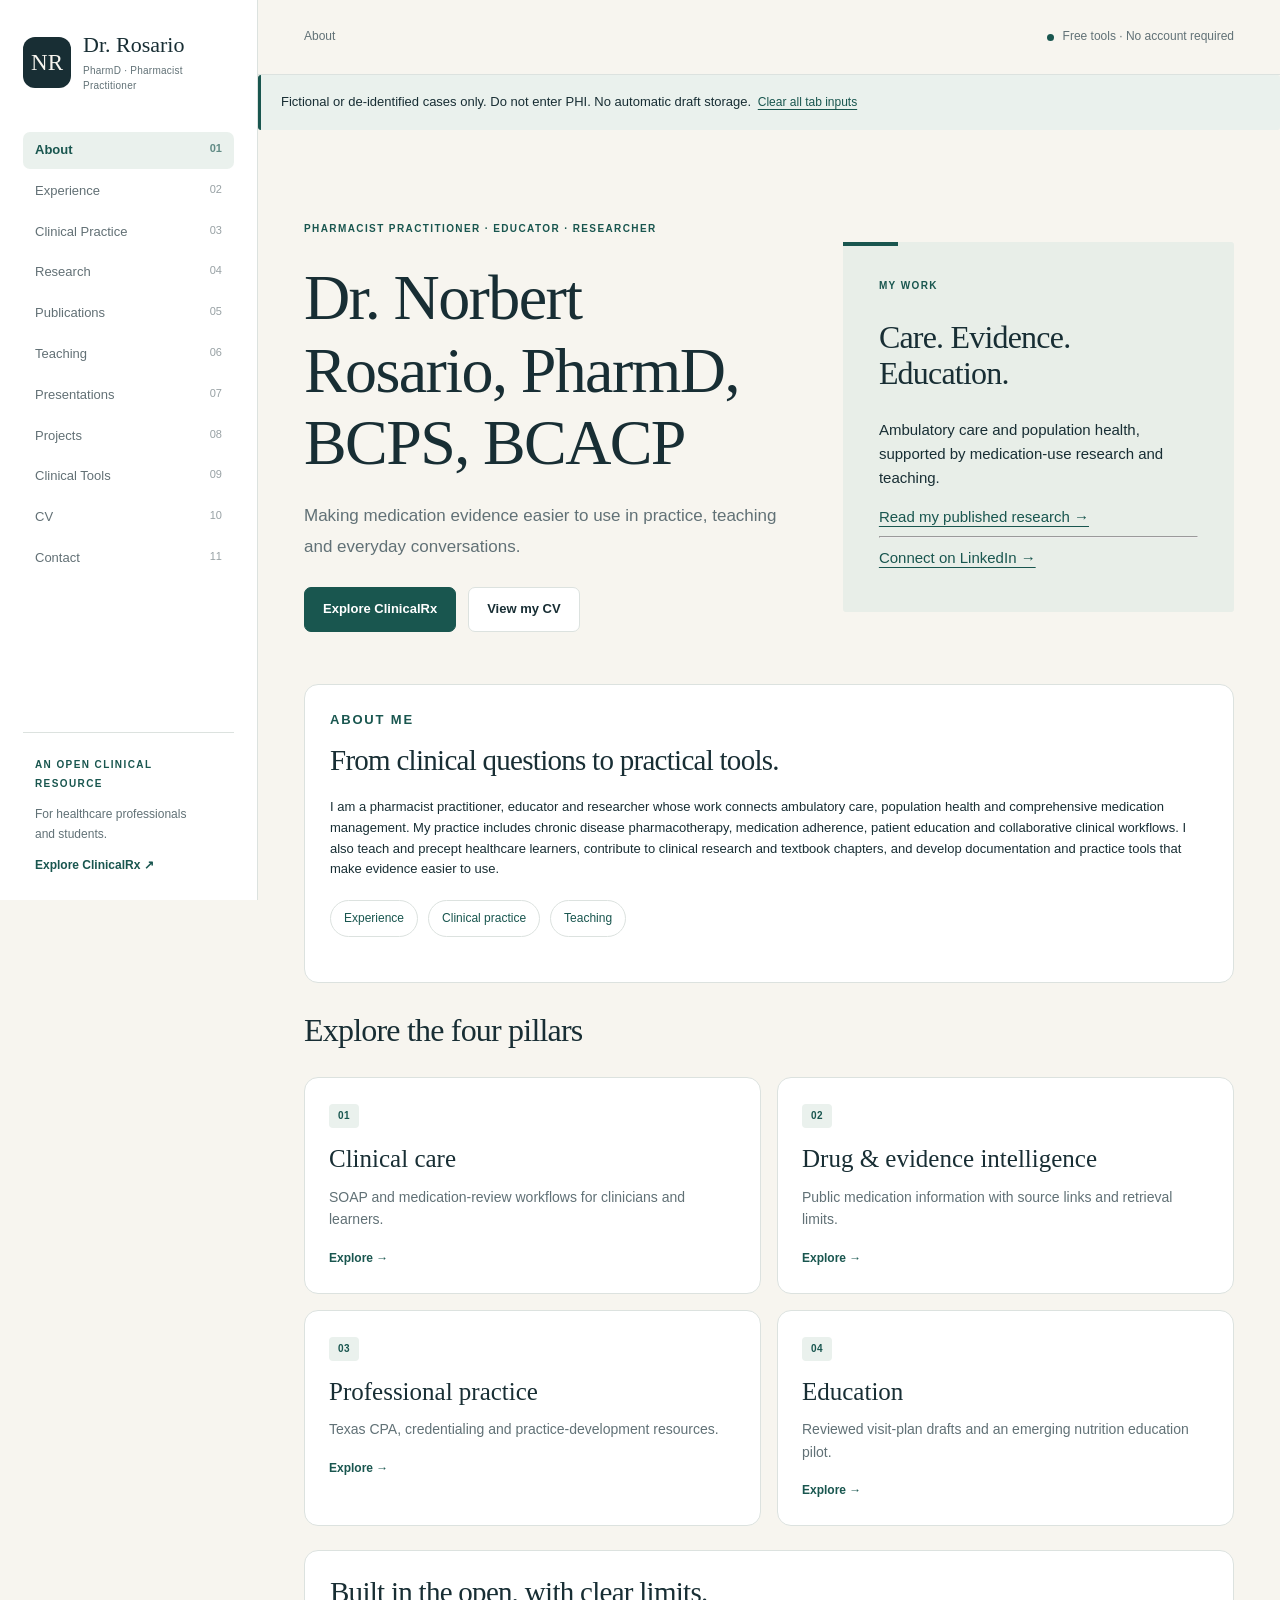
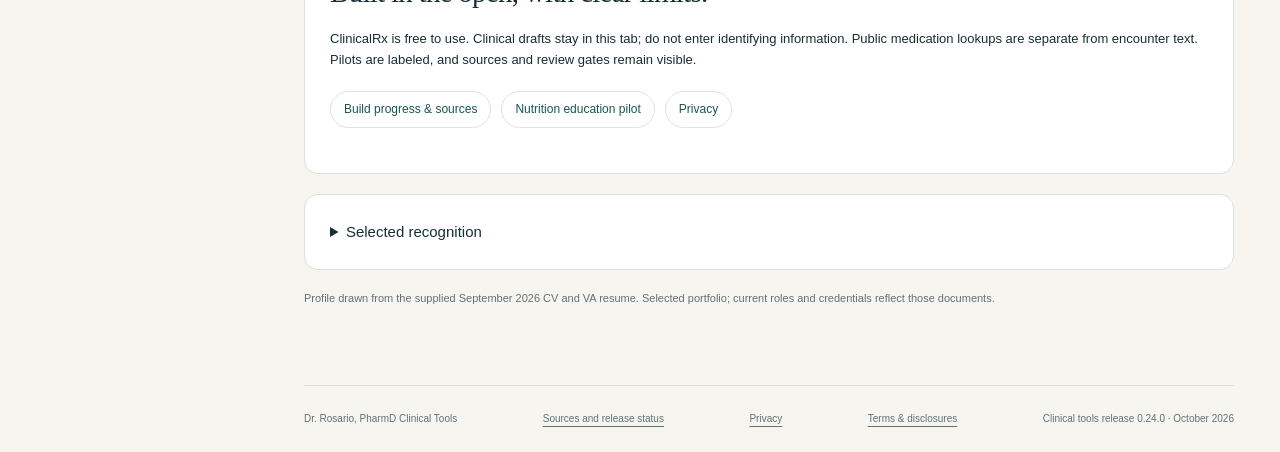
==== commit d76cf12d: "Add files via upload" ====
--- a/docs/index.html
+++ b/docs/index.html
@@ -1,47 +1,47 @@
 <!doctype html>
 <html lang="en">
 <head>
-  <meta name="clinicalrx-release" content="0.23.0">
+  <meta name="clinicalrx-release" content="0.24.0">
   <meta charset="utf-8">
   <meta name="viewport" content="width=device-width, initial-scale=1">
   <meta name="description" content="Dr Rosario's professional portfolio and free clinical documentation, practice-development and evidence tools for healthcare professionals and students.">
   <meta name="referrer" content="no-referrer">
   <meta http-equiv="Content-Security-Policy" content="default-src 'self'; script-src 'self'; style-src 'self'; img-src 'self' data:; connect-src https://clinicaltables.nlm.nih.gov https://rxnav.nlm.nih.gov https://api.fda.gov https://connect.medlineplus.gov https://eutils.ncbi.nlm.nih.gov; object-src 'none'; base-uri 'none'; form-action 'none'">
   <title>Dr Rosario | Clinical Pharmacy and Education</title>
-  <link rel="icon" href="assets/mark.svg?v=0.23.0" type="image/svg+xml">
-  <link rel="stylesheet" href="assets/styles.css?v=0.23.0">
-  <script defer src="assets/startup.js?v=0.23.0"></script>
-  <script defer src="assets/content.js?v=0.23.0"></script>
-  <script defer src="assets/mtp-taxonomy.js?v=0.23.0"></script>
-  <script defer src="assets/core.js?v=0.23.0"></script>
-  <script defer src="assets/rules.js?v=0.23.0"></script>
-  <script defer src="assets/clinical.js?v=0.23.0"></script>
-  <script defer src="assets/module-data.js?v=0.23.0"></script>
-  <script defer src="assets/modules.js?v=0.23.0"></script>
-  <script defer src="assets/drug-api.js?v=0.23.0"></script>
-  <script defer src="assets/icd-index.js?v=0.23.0"></script>
-  <script defer src="assets/advanced.js?v=0.23.0"></script>
-  <script defer src="assets/medication-sections.js?v=0.23.0"></script>
-  <script defer src="assets/advanced-platform.js?v=0.23.0"></script>
-  <script defer src="assets/next-phase.js?v=0.23.0"></script>
-  <script defer src="assets/next-platform.js?v=0.23.0"></script>
-  <script defer src="assets/calculator-links.js?v=0.23.0"></script>
-  <script defer src="assets/reporting.js?v=0.23.0"></script>
-  <script defer src="assets/clinical-support.js?v=0.23.0"></script>
-  <script defer src="assets/purple-data.js?v=0.23.0"></script>
-  <script defer src="assets/support-platform.js?v=0.23.0"></script>
-  <script defer src="assets/platform.js?v=0.23.0"></script>
-  <script defer src="assets/encounter-review.js?v=0.23.0"></script>
-  <script defer src="assets/fee-reference.js?v=0.23.0"></script>
-  <script defer src="assets/cpa-workspace.js?v=0.23.0"></script>
-  <script defer src="assets/lai-switch.js?v=0.23.0"></script>
-  <script defer src="assets/decision-support.js?v=0.23.0"></script>
-  <script defer src="assets/decision-workspaces.js?v=0.23.0"></script>
-  <script defer src="assets/cpa-template.js?v=0.23.0"></script>
-  <script defer src="assets/cpa-builder.js?v=0.23.0"></script>
-  <script defer src="assets/workspaces.js?v=0.23.0"></script>
-  <script defer src="assets/nutrition.js?v=0.23.0"></script>
-<script defer src="assets/app.js?v=0.23.0"></script>
+  <link rel="icon" href="assets/mark.svg?v=0.24.0" type="image/svg+xml">
+  <link rel="stylesheet" href="assets/styles.css?v=0.24.0">
+  <script defer src="assets/startup.js?v=0.24.0"></script>
+  <script defer src="assets/content.js?v=0.24.0"></script>
+  <script defer src="assets/mtp-taxonomy.js?v=0.24.0"></script>
+  <script defer src="assets/core.js?v=0.24.0"></script>
+  <script defer src="assets/rules.js?v=0.24.0"></script>
+  <script defer src="assets/clinical.js?v=0.24.0"></script>
+  <script defer src="assets/module-data.js?v=0.24.0"></script>
+  <script defer src="assets/modules.js?v=0.24.0"></script>
+  <script defer src="assets/drug-api.js?v=0.24.0"></script>
+  <script defer src="assets/icd-index.js?v=0.24.0"></script>
+  <script defer src="assets/advanced.js?v=0.24.0"></script>
+  <script defer src="assets/medication-sections.js?v=0.24.0"></script>
+  <script defer src="assets/advanced-platform.js?v=0.24.0"></script>
+  <script defer src="assets/next-phase.js?v=0.24.0"></script>
+  <script defer src="assets/next-platform.js?v=0.24.0"></script>
+  <script defer src="assets/calculator-links.js?v=0.24.0"></script>
+  <script defer src="assets/reporting.js?v=0.24.0"></script>
+  <script defer src="assets/clinical-support.js?v=0.24.0"></script>
+  <script defer src="assets/purple-data.js?v=0.24.0"></script>
+  <script defer src="assets/support-platform.js?v=0.24.0"></script>
+  <script defer src="assets/platform.js?v=0.24.0"></script>
+  <script defer src="assets/encounter-review.js?v=0.24.0"></script>
+  <script defer src="assets/fee-reference.js?v=0.24.0"></script>
+  <script defer src="assets/cpa-workspace.js?v=0.24.0"></script>
+  <script defer src="assets/lai-switch.js?v=0.24.0"></script>
+  <script defer src="assets/decision-support.js?v=0.24.0"></script>
+  <script defer src="assets/decision-workspaces.js?v=0.24.0"></script>
+  <script defer src="assets/cpa-template.js?v=0.24.0"></script>
+  <script defer src="assets/cpa-builder.js?v=0.24.0"></script>
+  <script defer src="assets/workspaces.js?v=0.24.0"></script>
+  <script defer src="assets/nutrition.js?v=0.24.0"></script>
+<script defer src="assets/app.js?v=0.24.0"></script>
 </head>
 <body>
   <a class="skip" href="#main">Skip to content</a>
@@ -53,10 +53,10 @@
   </aside>
   <div class="page-shell">
     <header class="topbar"><span id="breadcrumb">Professional profile</span><span class="availability"><i aria-hidden="true"></i> Free tools · No account required</span></header>
-    <p id="startup-status" class="notice" role="status">Loading ClinicalRx 0.23.0…</p>
+    <p id="startup-status" class="notice" role="status">Loading ClinicalRx 0.24.0…</p>
     <p class="notice">Fictional or de-identified cases only. Do not enter PHI. No automatic draft storage. <button id="clear-all" type="button" class="text-button">Clear all tab inputs</button></p>
     <main id="main" tabindex="-1"></main>
-    <footer><span>Dr. Rosario, PharmD Clinical Tools</span><a href="#evidence">Sources and release status</a> <a href="#privacy">Privacy</a> <a href="#terms">Terms &amp; disclosures</a><span>Clinical tools release 0.23.0 · October 2026</span></footer>
+    <footer><span>Dr. Rosario, PharmD Clinical Tools</span><a href="#evidence">Sources and release status</a> <a href="#privacy">Privacy</a> <a href="#terms">Terms &amp; disclosures</a><span>Clinical tools release 0.24.0 · October 2026</span></footer>
   </div>
   <div class="toast" id="toast" role="status" aria-live="polite"></div>
   <noscript><p class="no-script">Enable JavaScript to explore this site. The blank note template remains available at <a href="downloads/MTP_EHR_Note_Template.txt">this download</a>.</p></noscript>
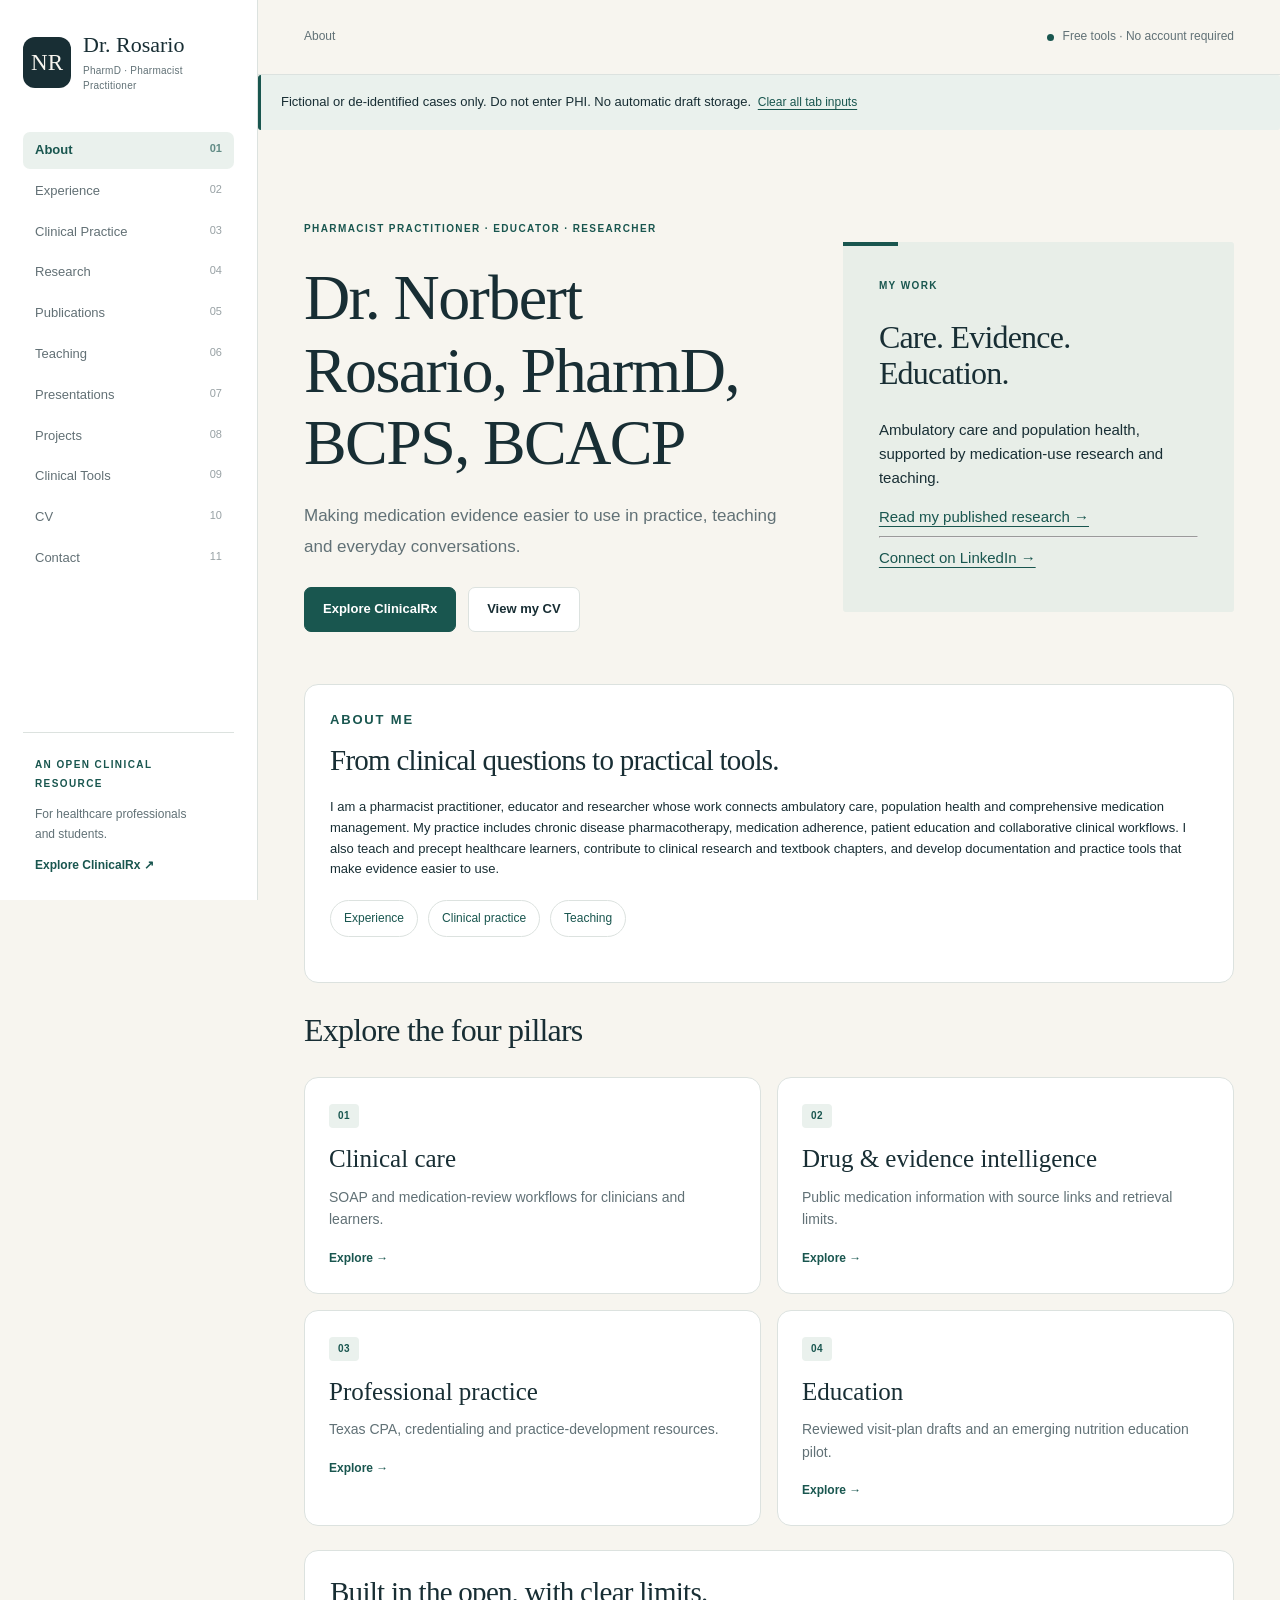
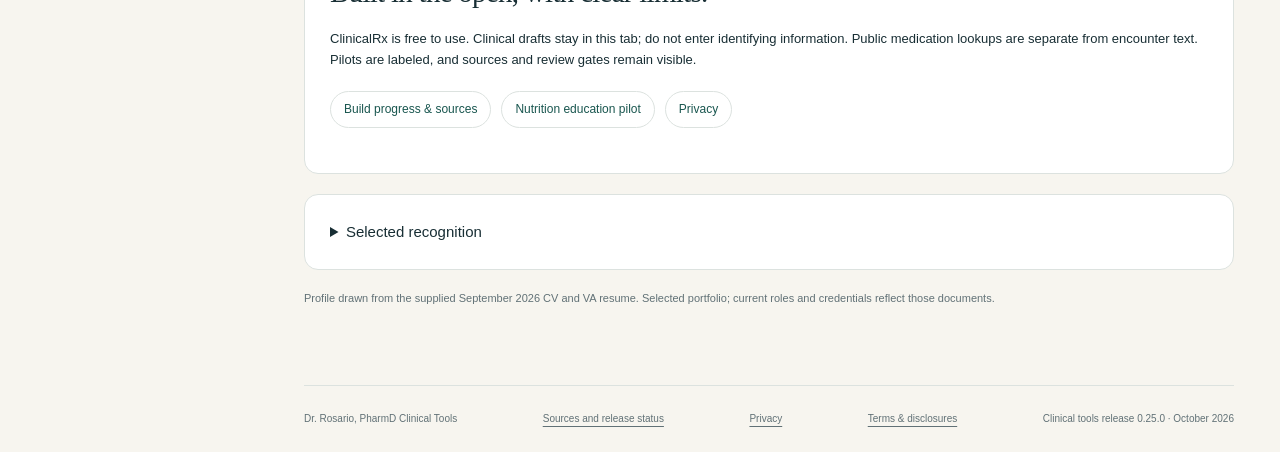
==== commit 8ef04561: "Add files via upload" ====
--- a/docs/index.html
+++ b/docs/index.html
@@ -1,47 +1,47 @@
 <!doctype html>
 <html lang="en">
 <head>
-  <meta name="clinicalrx-release" content="0.24.0">
+  <meta name="clinicalrx-release" content="0.25.0">
   <meta charset="utf-8">
   <meta name="viewport" content="width=device-width, initial-scale=1">
   <meta name="description" content="Dr Rosario's professional portfolio and free clinical documentation, practice-development and evidence tools for healthcare professionals and students.">
   <meta name="referrer" content="no-referrer">
   <meta http-equiv="Content-Security-Policy" content="default-src 'self'; script-src 'self'; style-src 'self'; img-src 'self' data:; connect-src https://clinicaltables.nlm.nih.gov https://rxnav.nlm.nih.gov https://api.fda.gov https://connect.medlineplus.gov https://eutils.ncbi.nlm.nih.gov; object-src 'none'; base-uri 'none'; form-action 'none'">
   <title>Dr Rosario | Clinical Pharmacy and Education</title>
-  <link rel="icon" href="assets/mark.svg?v=0.24.0" type="image/svg+xml">
-  <link rel="stylesheet" href="assets/styles.css?v=0.24.0">
-  <script defer src="assets/startup.js?v=0.24.0"></script>
-  <script defer src="assets/content.js?v=0.24.0"></script>
-  <script defer src="assets/mtp-taxonomy.js?v=0.24.0"></script>
-  <script defer src="assets/core.js?v=0.24.0"></script>
-  <script defer src="assets/rules.js?v=0.24.0"></script>
-  <script defer src="assets/clinical.js?v=0.24.0"></script>
-  <script defer src="assets/module-data.js?v=0.24.0"></script>
-  <script defer src="assets/modules.js?v=0.24.0"></script>
-  <script defer src="assets/drug-api.js?v=0.24.0"></script>
-  <script defer src="assets/icd-index.js?v=0.24.0"></script>
-  <script defer src="assets/advanced.js?v=0.24.0"></script>
-  <script defer src="assets/medication-sections.js?v=0.24.0"></script>
-  <script defer src="assets/advanced-platform.js?v=0.24.0"></script>
-  <script defer src="assets/next-phase.js?v=0.24.0"></script>
-  <script defer src="assets/next-platform.js?v=0.24.0"></script>
-  <script defer src="assets/calculator-links.js?v=0.24.0"></script>
-  <script defer src="assets/reporting.js?v=0.24.0"></script>
-  <script defer src="assets/clinical-support.js?v=0.24.0"></script>
-  <script defer src="assets/purple-data.js?v=0.24.0"></script>
-  <script defer src="assets/support-platform.js?v=0.24.0"></script>
-  <script defer src="assets/platform.js?v=0.24.0"></script>
-  <script defer src="assets/encounter-review.js?v=0.24.0"></script>
-  <script defer src="assets/fee-reference.js?v=0.24.0"></script>
-  <script defer src="assets/cpa-workspace.js?v=0.24.0"></script>
-  <script defer src="assets/lai-switch.js?v=0.24.0"></script>
-  <script defer src="assets/decision-support.js?v=0.24.0"></script>
-  <script defer src="assets/decision-workspaces.js?v=0.24.0"></script>
-  <script defer src="assets/cpa-template.js?v=0.24.0"></script>
-  <script defer src="assets/cpa-builder.js?v=0.24.0"></script>
-  <script defer src="assets/workspaces.js?v=0.24.0"></script>
-  <script defer src="assets/nutrition.js?v=0.24.0"></script>
-<script defer src="assets/app.js?v=0.24.0"></script>
+  <link rel="icon" href="assets/mark.svg?v=0.25.0" type="image/svg+xml">
+  <link rel="stylesheet" href="assets/styles.css?v=0.25.0">
+  <script defer src="assets/startup.js?v=0.25.0"></script>
+  <script defer src="assets/content.js?v=0.25.0"></script>
+  <script defer src="assets/mtp-taxonomy.js?v=0.25.0"></script>
+  <script defer src="assets/core.js?v=0.25.0"></script>
+  <script defer src="assets/rules.js?v=0.25.0"></script>
+  <script defer src="assets/clinical.js?v=0.25.0"></script>
+  <script defer src="assets/module-data.js?v=0.25.0"></script>
+  <script defer src="assets/modules.js?v=0.25.0"></script>
+  <script defer src="assets/drug-api.js?v=0.25.0"></script>
+  <script defer src="assets/icd-index.js?v=0.25.0"></script>
+  <script defer src="assets/advanced.js?v=0.25.0"></script>
+  <script defer src="assets/medication-sections.js?v=0.25.0"></script>
+  <script defer src="assets/advanced-platform.js?v=0.25.0"></script>
+  <script defer src="assets/next-phase.js?v=0.25.0"></script>
+  <script defer src="assets/next-platform.js?v=0.25.0"></script>
+  <script defer src="assets/calculator-links.js?v=0.25.0"></script>
+  <script defer src="assets/reporting.js?v=0.25.0"></script>
+  <script defer src="assets/clinical-support.js?v=0.25.0"></script>
+  <script defer src="assets/purple-data.js?v=0.25.0"></script>
+  <script defer src="assets/support-platform.js?v=0.25.0"></script>
+  <script defer src="assets/platform.js?v=0.25.0"></script>
+  <script defer src="assets/encounter-review.js?v=0.25.0"></script>
+  <script defer src="assets/fee-reference.js?v=0.25.0"></script>
+  <script defer src="assets/cpa-workspace.js?v=0.25.0"></script>
+  <script defer src="assets/lai-switch.js?v=0.25.0"></script>
+  <script defer src="assets/decision-support.js?v=0.25.0"></script>
+  <script defer src="assets/decision-workspaces.js?v=0.25.0"></script>
+  <script defer src="assets/cpa-template.js?v=0.25.0"></script>
+  <script defer src="assets/cpa-builder.js?v=0.25.0"></script>
+  <script defer src="assets/workspaces.js?v=0.25.0"></script>
+  <script defer src="assets/nutrition.js?v=0.25.0"></script>
+<script defer src="assets/app.js?v=0.25.0"></script>
 </head>
 <body>
   <a class="skip" href="#main">Skip to content</a>
@@ -53,10 +53,10 @@
   </aside>
   <div class="page-shell">
     <header class="topbar"><span id="breadcrumb">Professional profile</span><span class="availability"><i aria-hidden="true"></i> Free tools · No account required</span></header>
-    <p id="startup-status" class="notice" role="status">Loading ClinicalRx 0.24.0…</p>
+    <p id="startup-status" class="notice" role="status">Loading ClinicalRx 0.25.0…</p>
     <p class="notice">Fictional or de-identified cases only. Do not enter PHI. No automatic draft storage. <button id="clear-all" type="button" class="text-button">Clear all tab inputs</button></p>
     <main id="main" tabindex="-1"></main>
-    <footer><span>Dr. Rosario, PharmD Clinical Tools</span><a href="#evidence">Sources and release status</a> <a href="#privacy">Privacy</a> <a href="#terms">Terms &amp; disclosures</a><span>Clinical tools release 0.24.0 · October 2026</span></footer>
+    <footer><span>Dr. Rosario, PharmD Clinical Tools</span><a href="#evidence">Sources and release status</a> <a href="#privacy">Privacy</a> <a href="#terms">Terms &amp; disclosures</a><span>Clinical tools release 0.25.0 · October 2026</span></footer>
   </div>
   <div class="toast" id="toast" role="status" aria-live="polite"></div>
   <noscript><p class="no-script">Enable JavaScript to explore this site. The blank note template remains available at <a href="downloads/MTP_EHR_Note_Template.txt">this download</a>.</p></noscript>
--- a/docs/assets/styles.css
+++ b/docs/assets/styles.css
@@ -83,3 +83,12 @@
 
 .sr-only{position:absolute;width:1px;height:1px;padding:0;margin:-1px;overflow:hidden;clip:rect(0,0,0,0);white-space:nowrap;border:0}
 @media(max-width:700px){.bio-table tr{box-sizing:border-box}.bio-table table{min-width:0}}
+
+/* Compact, accessible external reference directory. */
+.directory-filters{display:grid;grid-template-columns:minmax(0,2fr) minmax(0,1fr) auto;gap:16px;align-items:end;padding:20px;background:var(--white);border:1px solid var(--line);border-radius:var(--radius)}
+.directory-filters .field{margin:0}.directory-filters button{min-height:44px}
+.reference-grid{display:grid;grid-template-columns:repeat(2,minmax(0,1fr));gap:18px;margin:18px 0 28px}
+.reference-card{display:flex;flex-direction:column;align-items:flex-start;background:var(--white);border:1px solid var(--line);border-radius:var(--radius);padding:24px;min-width:0}
+.reference-card h2{font-family:inherit;font-size:21px;line-height:1.3;letter-spacing:normal}.reference-card>.button{margin-top:auto}.reference-card details{margin-top:16px;font-size:13px}.reference-card summary{cursor:pointer;color:var(--muted)}
+@media(max-width:720px){.directory-filters,.reference-grid{grid-template-columns:1fr}.reference-card{padding:20px}.reference-card .button{width:100%;justify-content:center}}
+@media(prefers-reduced-motion:reduce){html{scroll-behavior:auto}}
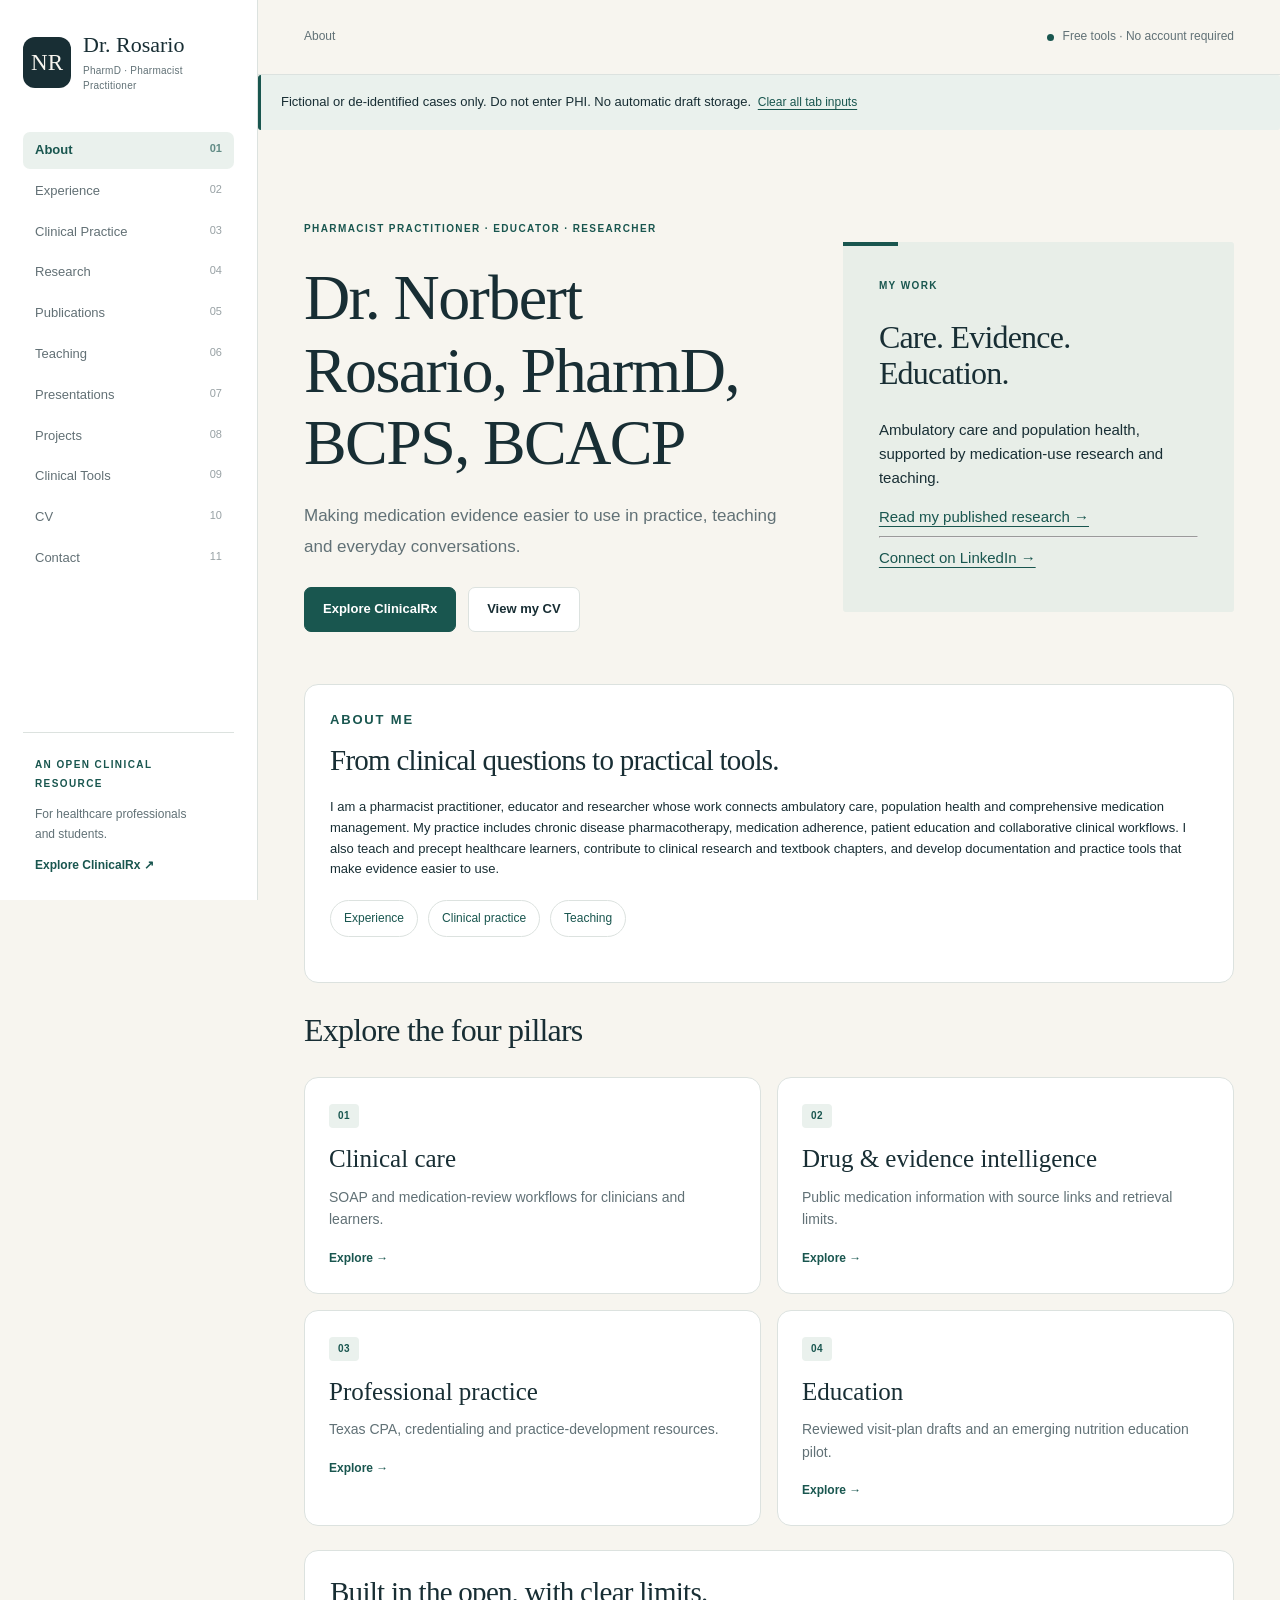
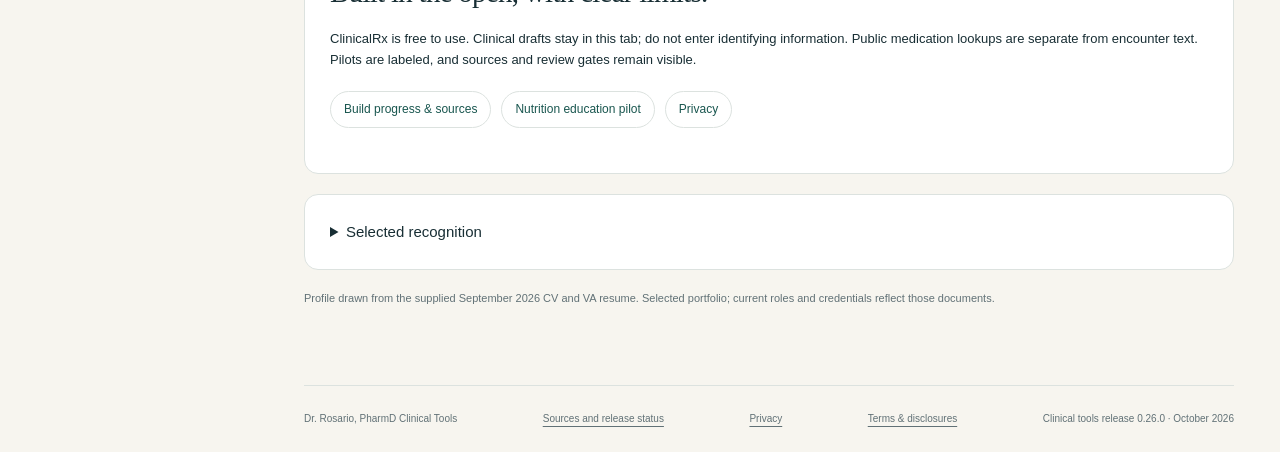
==== commit ac9a9e21: "Add files via upload" ====
--- a/docs/index.html
+++ b/docs/index.html
@@ -1,47 +1,47 @@
 <!doctype html>
 <html lang="en">
 <head>
-  <meta name="clinicalrx-release" content="0.25.0">
+  <meta name="clinicalrx-release" content="0.26.0">
   <meta charset="utf-8">
   <meta name="viewport" content="width=device-width, initial-scale=1">
   <meta name="description" content="Dr Rosario's professional portfolio and free clinical documentation, practice-development and evidence tools for healthcare professionals and students.">
   <meta name="referrer" content="no-referrer">
   <meta http-equiv="Content-Security-Policy" content="default-src 'self'; script-src 'self'; style-src 'self'; img-src 'self' data:; connect-src https://clinicaltables.nlm.nih.gov https://rxnav.nlm.nih.gov https://api.fda.gov https://connect.medlineplus.gov https://eutils.ncbi.nlm.nih.gov; object-src 'none'; base-uri 'none'; form-action 'none'">
   <title>Dr Rosario | Clinical Pharmacy and Education</title>
-  <link rel="icon" href="assets/mark.svg?v=0.25.0" type="image/svg+xml">
-  <link rel="stylesheet" href="assets/styles.css?v=0.25.0">
-  <script defer src="assets/startup.js?v=0.25.0"></script>
-  <script defer src="assets/content.js?v=0.25.0"></script>
-  <script defer src="assets/mtp-taxonomy.js?v=0.25.0"></script>
-  <script defer src="assets/core.js?v=0.25.0"></script>
-  <script defer src="assets/rules.js?v=0.25.0"></script>
-  <script defer src="assets/clinical.js?v=0.25.0"></script>
-  <script defer src="assets/module-data.js?v=0.25.0"></script>
-  <script defer src="assets/modules.js?v=0.25.0"></script>
-  <script defer src="assets/drug-api.js?v=0.25.0"></script>
-  <script defer src="assets/icd-index.js?v=0.25.0"></script>
-  <script defer src="assets/advanced.js?v=0.25.0"></script>
-  <script defer src="assets/medication-sections.js?v=0.25.0"></script>
-  <script defer src="assets/advanced-platform.js?v=0.25.0"></script>
-  <script defer src="assets/next-phase.js?v=0.25.0"></script>
-  <script defer src="assets/next-platform.js?v=0.25.0"></script>
-  <script defer src="assets/calculator-links.js?v=0.25.0"></script>
-  <script defer src="assets/reporting.js?v=0.25.0"></script>
-  <script defer src="assets/clinical-support.js?v=0.25.0"></script>
-  <script defer src="assets/purple-data.js?v=0.25.0"></script>
-  <script defer src="assets/support-platform.js?v=0.25.0"></script>
-  <script defer src="assets/platform.js?v=0.25.0"></script>
-  <script defer src="assets/encounter-review.js?v=0.25.0"></script>
-  <script defer src="assets/fee-reference.js?v=0.25.0"></script>
-  <script defer src="assets/cpa-workspace.js?v=0.25.0"></script>
-  <script defer src="assets/lai-switch.js?v=0.25.0"></script>
-  <script defer src="assets/decision-support.js?v=0.25.0"></script>
-  <script defer src="assets/decision-workspaces.js?v=0.25.0"></script>
-  <script defer src="assets/cpa-template.js?v=0.25.0"></script>
-  <script defer src="assets/cpa-builder.js?v=0.25.0"></script>
-  <script defer src="assets/workspaces.js?v=0.25.0"></script>
-  <script defer src="assets/nutrition.js?v=0.25.0"></script>
-<script defer src="assets/app.js?v=0.25.0"></script>
+  <link rel="icon" href="assets/mark.svg?v=0.26.0" type="image/svg+xml">
+  <link rel="stylesheet" href="assets/styles.css?v=0.26.0">
+  <script defer src="assets/startup.js?v=0.26.0"></script>
+  <script defer src="assets/content.js?v=0.26.0"></script>
+  <script defer src="assets/mtp-taxonomy.js?v=0.26.0"></script>
+  <script defer src="assets/core.js?v=0.26.0"></script>
+  <script defer src="assets/rules.js?v=0.26.0"></script>
+  <script defer src="assets/clinical.js?v=0.26.0"></script>
+  <script defer src="assets/module-data.js?v=0.26.0"></script>
+  <script defer src="assets/modules.js?v=0.26.0"></script>
+  <script defer src="assets/drug-api.js?v=0.26.0"></script>
+  <script defer src="assets/icd-index.js?v=0.26.0"></script>
+  <script defer src="assets/advanced.js?v=0.26.0"></script>
+  <script defer src="assets/medication-sections.js?v=0.26.0"></script>
+  <script defer src="assets/advanced-platform.js?v=0.26.0"></script>
+  <script defer src="assets/next-phase.js?v=0.26.0"></script>
+  <script defer src="assets/next-platform.js?v=0.26.0"></script>
+  <script defer src="assets/calculator-links.js?v=0.26.0"></script>
+  <script defer src="assets/reporting.js?v=0.26.0"></script>
+  <script defer src="assets/clinical-support.js?v=0.26.0"></script>
+  <script defer src="assets/purple-data.js?v=0.26.0"></script>
+  <script defer src="assets/support-platform.js?v=0.26.0"></script>
+  <script defer src="assets/platform.js?v=0.26.0"></script>
+  <script defer src="assets/encounter-review.js?v=0.26.0"></script>
+  <script defer src="assets/fee-reference.js?v=0.26.0"></script>
+  <script defer src="assets/cpa-workspace.js?v=0.26.0"></script>
+  <script defer src="assets/lai-switch.js?v=0.26.0"></script>
+  <script defer src="assets/decision-support.js?v=0.26.0"></script>
+  <script defer src="assets/decision-workspaces.js?v=0.26.0"></script>
+  <script defer src="assets/cpa-template.js?v=0.26.0"></script>
+  <script defer src="assets/cpa-builder.js?v=0.26.0"></script>
+  <script defer src="assets/workspaces.js?v=0.26.0"></script>
+  <script defer src="assets/nutrition.js?v=0.26.0"></script>
+<script defer src="assets/app.js?v=0.26.0"></script>
 </head>
 <body>
   <a class="skip" href="#main">Skip to content</a>
@@ -53,10 +53,10 @@
   </aside>
   <div class="page-shell">
     <header class="topbar"><span id="breadcrumb">Professional profile</span><span class="availability"><i aria-hidden="true"></i> Free tools · No account required</span></header>
-    <p id="startup-status" class="notice" role="status">Loading ClinicalRx 0.25.0…</p>
+    <p id="startup-status" class="notice" role="status">Loading ClinicalRx 0.26.0…</p>
     <p class="notice">Fictional or de-identified cases only. Do not enter PHI. No automatic draft storage. <button id="clear-all" type="button" class="text-button">Clear all tab inputs</button></p>
     <main id="main" tabindex="-1"></main>
-    <footer><span>Dr. Rosario, PharmD Clinical Tools</span><a href="#evidence">Sources and release status</a> <a href="#privacy">Privacy</a> <a href="#terms">Terms &amp; disclosures</a><span>Clinical tools release 0.25.0 · October 2026</span></footer>
+    <footer><span>Dr. Rosario, PharmD Clinical Tools</span><a href="#evidence">Sources and release status</a> <a href="#privacy">Privacy</a> <a href="#terms">Terms &amp; disclosures</a><span>Clinical tools release 0.26.0 · October 2026</span></footer>
   </div>
   <div class="toast" id="toast" role="status" aria-live="polite"></div>
   <noscript><p class="no-script">Enable JavaScript to explore this site. The blank note template remains available at <a href="downloads/MTP_EHR_Note_Template.txt">this download</a>.</p></noscript>
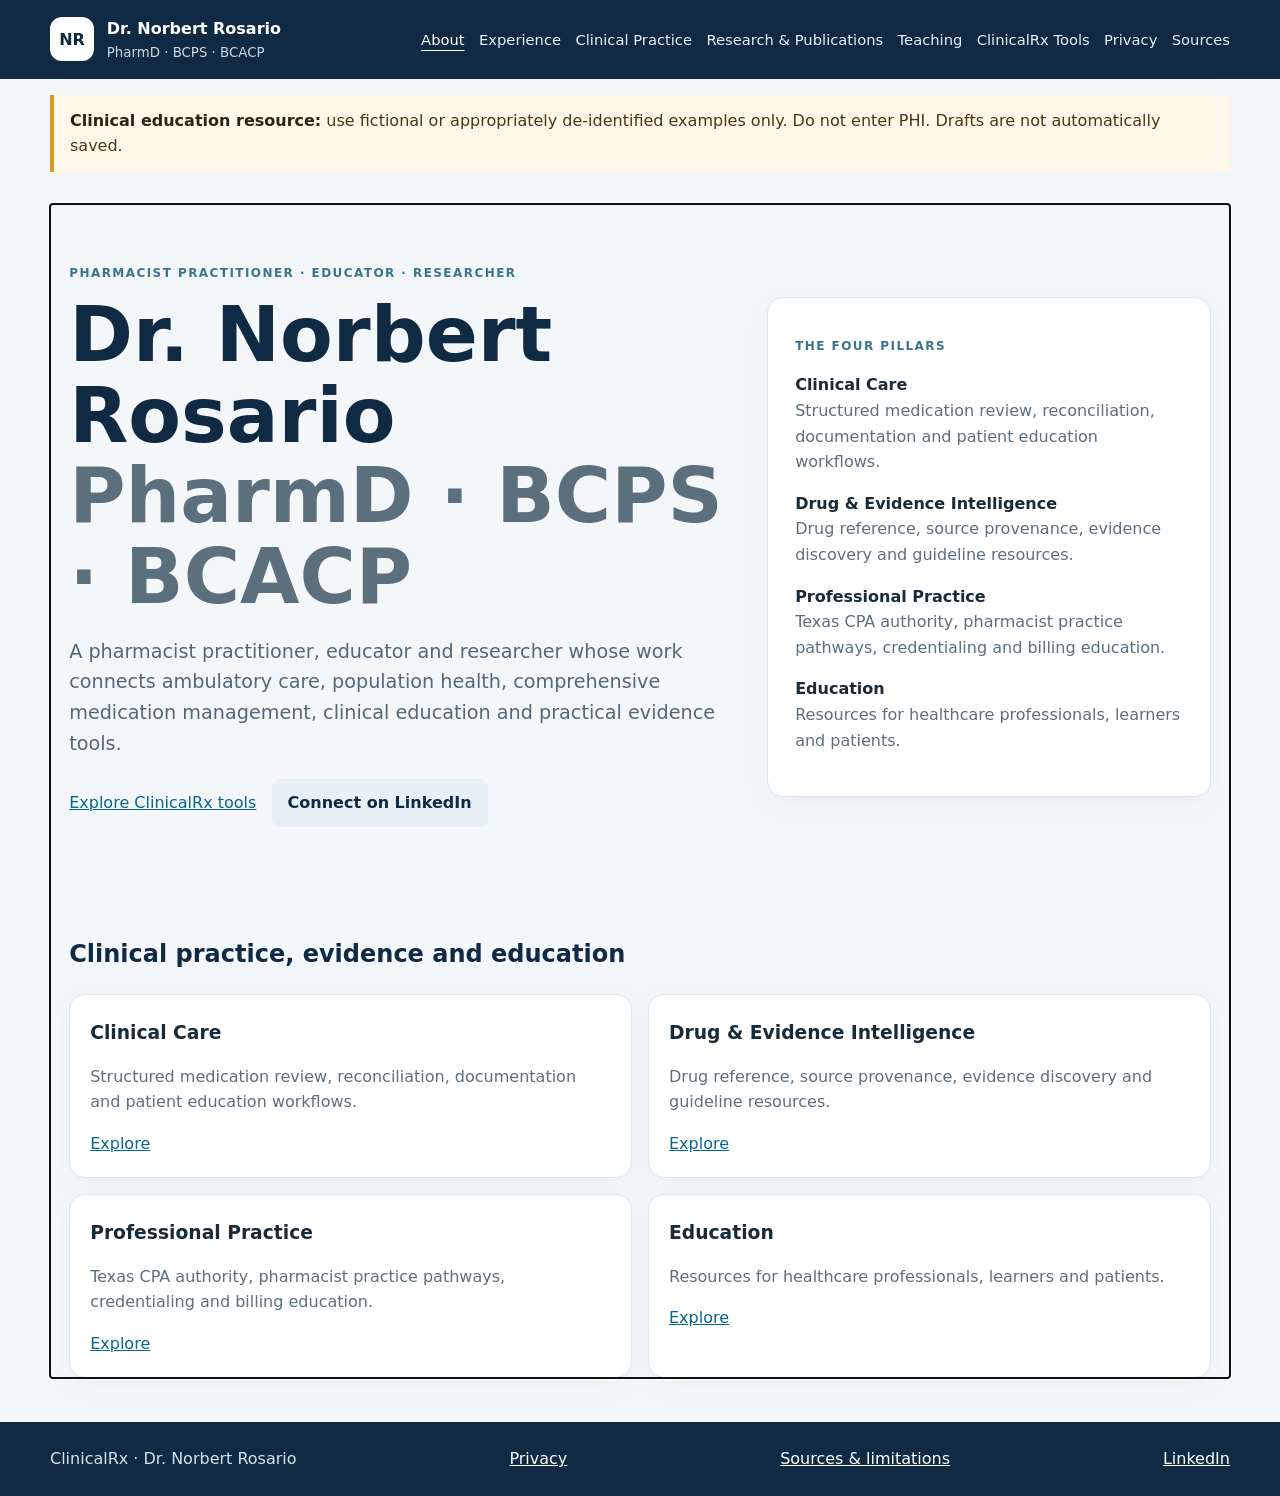
==== commit 3bd58f9e: "Rebuild ClinicalRx portfolio foundation Replace legacy portfolio structure with clean static-first G" ====
--- a/docs/index.html
+++ b/docs/index.html
@@ -1,64 +1,40 @@
 <!doctype html>
 <html lang="en">
 <head>
-  <meta name="clinicalrx-release" content="0.26.0">
   <meta charset="utf-8">
   <meta name="viewport" content="width=device-width, initial-scale=1">
-  <meta name="description" content="Dr Rosario's professional portfolio and free clinical documentation, practice-development and evidence tools for healthcare professionals and students.">
-  <meta name="referrer" content="no-referrer">
-  <meta http-equiv="Content-Security-Policy" content="default-src 'self'; script-src 'self'; style-src 'self'; img-src 'self' data:; connect-src https://clinicaltables.nlm.nih.gov https://rxnav.nlm.nih.gov https://api.fda.gov https://connect.medlineplus.gov https://eutils.ncbi.nlm.nih.gov; object-src 'none'; base-uri 'none'; form-action 'none'">
-  <title>Dr Rosario | Clinical Pharmacy and Education</title>
-  <link rel="icon" href="assets/mark.svg?v=0.26.0" type="image/svg+xml">
-  <link rel="stylesheet" href="assets/styles.css?v=0.26.0">
-  <script defer src="assets/startup.js?v=0.26.0"></script>
-  <script defer src="assets/content.js?v=0.26.0"></script>
-  <script defer src="assets/mtp-taxonomy.js?v=0.26.0"></script>
-  <script defer src="assets/core.js?v=0.26.0"></script>
-  <script defer src="assets/rules.js?v=0.26.0"></script>
-  <script defer src="assets/clinical.js?v=0.26.0"></script>
-  <script defer src="assets/module-data.js?v=0.26.0"></script>
-  <script defer src="assets/modules.js?v=0.26.0"></script>
-  <script defer src="assets/drug-api.js?v=0.26.0"></script>
-  <script defer src="assets/icd-index.js?v=0.26.0"></script>
-  <script defer src="assets/advanced.js?v=0.26.0"></script>
-  <script defer src="assets/medication-sections.js?v=0.26.0"></script>
-  <script defer src="assets/advanced-platform.js?v=0.26.0"></script>
-  <script defer src="assets/next-phase.js?v=0.26.0"></script>
-  <script defer src="assets/next-platform.js?v=0.26.0"></script>
-  <script defer src="assets/calculator-links.js?v=0.26.0"></script>
-  <script defer src="assets/reporting.js?v=0.26.0"></script>
-  <script defer src="assets/clinical-support.js?v=0.26.0"></script>
-  <script defer src="assets/purple-data.js?v=0.26.0"></script>
-  <script defer src="assets/support-platform.js?v=0.26.0"></script>
-  <script defer src="assets/platform.js?v=0.26.0"></script>
-  <script defer src="assets/encounter-review.js?v=0.26.0"></script>
-  <script defer src="assets/fee-reference.js?v=0.26.0"></script>
-  <script defer src="assets/cpa-workspace.js?v=0.26.0"></script>
-  <script defer src="assets/lai-switch.js?v=0.26.0"></script>
-  <script defer src="assets/decision-support.js?v=0.26.0"></script>
-  <script defer src="assets/decision-workspaces.js?v=0.26.0"></script>
-  <script defer src="assets/cpa-template.js?v=0.26.0"></script>
-  <script defer src="assets/cpa-builder.js?v=0.26.0"></script>
-  <script defer src="assets/workspaces.js?v=0.26.0"></script>
-  <script defer src="assets/nutrition.js?v=0.26.0"></script>
-<script defer src="assets/app.js?v=0.26.0"></script>
+  <meta name="description" content="Dr. Norbert Rosario's professional profile and free clinical pharmacy education resources.">
+  <meta name="referrer" content="strict-origin-when-cross-origin">
+  <meta http-equiv="Content-Security-Policy" content="default-src 'self'; script-src 'self'; style-src 'self'; img-src 'self' data:; connect-src 'self' https://rxnav.nlm.nih.gov https://clinicaltables.nlm.nih.gov https://api.fda.gov https://eutils.ncbi.nlm.nih.gov; object-src 'none'; base-uri 'self'; form-action 'self'; upgrade-insecure-requests">
+  <meta name="theme-color" content="#102a43">
+  <title>Dr. Norbert Rosario | ClinicalRx</title>
+  <link rel="icon" href="assets/mark.svg" type="image/svg+xml">
+  <link rel="stylesheet" href="assets/styles.css">
+  <script defer src="assets/content.js"></script>
+  <script defer src="assets/app.js"></script>
 </head>
 <body>
-  <a class="skip" href="#main">Skip to content</a>
-  <aside class="sidebar">
-    <a class="brand" href="#about" aria-label="Dr Rosario home"><span class="mark">NR</span><span>Dr. Rosario<small>PharmD · Pharmacist Practitioner</small></span></a>
-    <button class="menu-button" id="menu-button" aria-expanded="false" aria-controls="navigation">Explore <span>☰</span></button>
-    <nav id="navigation" aria-label="Professional site"></nav>
-    <div class="sidebar-bottom"><span class="small-label">An open clinical resource</span><p>For healthcare professionals<br>and students.</p><a href="#clinical-tools">Explore ClinicalRx <span aria-hidden="true">↗</span></a></div>
-  </aside>
-  <div class="page-shell">
-    <header class="topbar"><span id="breadcrumb">Professional profile</span><span class="availability"><i aria-hidden="true"></i> Free tools · No account required</span></header>
-    <p id="startup-status" class="notice" role="status">Loading ClinicalRx 0.26.0…</p>
-    <p class="notice">Fictional or de-identified cases only. Do not enter PHI. No automatic draft storage. <button id="clear-all" type="button" class="text-button">Clear all tab inputs</button></p>
-    <main id="main" tabindex="-1"></main>
-    <footer><span>Dr. Rosario, PharmD Clinical Tools</span><a href="#evidence">Sources and release status</a> <a href="#privacy">Privacy</a> <a href="#terms">Terms &amp; disclosures</a><span>Clinical tools release 0.26.0 · October 2026</span></footer>
+  <a class="skip-link" href="#main">Skip to content</a>
+  <header class="site-header">
+    <a class="brand" href="#about" aria-label="ClinicalRx home">
+      <span class="brand-mark">NR</span>
+      <span><strong>Dr. Norbert Rosario</strong><small>PharmD · BCPS · BCACP</small></span>
+    </a>
+    <button id="nav-toggle" class="nav-toggle" type="button" aria-expanded="false" aria-controls="site-nav">Menu</button>
+    <nav id="site-nav" aria-label="Main navigation"></nav>
+  </header>
+  <div class="site-notice" role="note">
+    <strong>Clinical education resource:</strong> use fictional or appropriately de-identified examples only. Do not enter PHI. Drafts are not automatically saved.
   </div>
-  <div class="toast" id="toast" role="status" aria-live="polite"></div>
-  <noscript><p class="no-script">Enable JavaScript to explore this site. The blank note template remains available at <a href="downloads/MTP_EHR_Note_Template.txt">this download</a>.</p></noscript>
+  <main id="main" tabindex="-1">
+    <p class="loading" role="status">Loading ClinicalRx…</p>
+  </main>
+  <footer class="site-footer">
+    <span>ClinicalRx · Dr. Norbert Rosario</span>
+    <a href="#privacy">Privacy</a>
+    <a href="#sources">Sources &amp; limitations</a>
+    <a href="https://www.linkedin.com/in/norbertrosario/" target="_blank" rel="noopener noreferrer">LinkedIn</a>
+  </footer>
+  <noscript><p class="site-notice">JavaScript is required for navigation. Enable JavaScript to use this site.</p></noscript>
 </body>
 </html>
--- a/docs/assets/styles.css
+++ b/docs/assets/styles.css
@@ -1,94 +1 @@
-:root{--ink:#182e34;--muted:#617176;--paper:#f7f5ef;--white:#fff;--line:#dce2df;--teal:#19564f;--pale:#eaf1ed;--ochre:#a1763c;--blue:#eef2f5;--radius:14px}*{box-sizing:border-box}html{scroll-behavior:smooth}body{margin:0;font:15px/1.6 -apple-system,BlinkMacSystemFont,"Segoe UI",sans-serif;color:var(--ink);background:var(--paper)}a{color:var(--teal);text-underline-offset:4px}button,input,textarea,select{font:inherit}button,a,input,textarea,select{touch-action:manipulation}button{cursor:pointer}button:disabled{cursor:default;opacity:.55}button:focus-visible,a:focus-visible,input:focus-visible,textarea:focus-visible,select:focus-visible{outline:3px solid #c49a60;outline-offset:3px}h1,h2,h3,p{margin-top:0}h1,h2{font-family:Georgia,"Times New Roman",serif;font-weight:400;line-height:1.13;letter-spacing:-.025em}h1{font-size:clamp(36px,4.5vw,65px);margin-bottom:22px}h2{font-size:32px}h3{font-size:18px;line-height:1.35}small,.muted{color:var(--muted)}.skip{position:fixed;top:-80px;left:20px;z-index:20;background:white;padding:12px}.skip:focus{top:10px}.sidebar{position:fixed;inset:0 auto 0 0;width:258px;padding:32px 23px 25px;background:#fff;border-right:1px solid var(--line);display:flex;flex-direction:column;z-index:4}.brand{display:flex;align-items:center;gap:12px;text-decoration:none;font:22px Georgia,serif;color:var(--ink)}.brand small{display:block;font:10px/1.5 -apple-system,BlinkMacSystemFont,"Segoe UI",sans-serif;letter-spacing:.025em;margin-top:5px}.mark{display:grid;place-items:center;border-radius:12px;background:var(--ink);color:var(--paper);width:48px;height:51px;font:23px Georgia,serif;flex-shrink:0}nav{margin-top:39px;display:grid;gap:4px}nav a{display:flex;justify-content:space-between;padding:8px 12px;border-radius:7px;text-decoration:none;color:#627075;font-size:13px}nav a:hover{background:var(--paper);color:var(--ink)}nav a[aria-current=page]{background:var(--pale);color:var(--teal);font-weight:650}nav a span{font-size:11px;opacity:.65}.sidebar-bottom{margin-top:auto;padding:22px 12px 0;border-top:1px solid var(--line);font-size:12px}.sidebar-bottom p{color:var(--muted);margin:12px 0}.sidebar-bottom a{font-weight:600;text-decoration:none}.small-label,.eyebrow{text-transform:uppercase;font-size:10px;letter-spacing:.14em;font-weight:700;color:var(--teal)}.menu-button{display:none}.page-shell{margin-left:258px}.topbar{min-height:75px;padding:0 46px;display:flex;align-items:center;justify-content:space-between;border-bottom:1px solid var(--line);font-size:12px;color:var(--muted)}.availability{display:flex;gap:9px;align-items:center}.availability i{width:7px;height:7px;background:var(--teal);border-radius:50%}main{max-width:1390px;margin:auto;padding:54px 46px 64px;min-height:calc(100vh - 151px)}main:focus{outline:none}.hero{display:grid;grid-template-columns:1.25fr 1fr;gap:50px;align-items:center;padding:12px 0 52px}.hero .eyebrow{display:block;margin-bottom:25px}.hero h1{font-size:clamp(44px,5vw,74px)}.hero h1 em{color:var(--teal);font-weight:400}.lead{font-size:17px;color:var(--muted);max-width:590px;line-height:1.8}.actions{display:flex;gap:12px;flex-wrap:wrap;margin-top:25px}.button{border:1px solid var(--line);background:white;color:var(--ink);text-decoration:none;padding:11px 18px;border-radius:7px;display:inline-flex;gap:12px;align-items:center;font-size:13px;font-weight:650}.button.primary{background:var(--teal);color:white;border-color:var(--teal)}.button:hover{filter:brightness(.95)}.profile-paper{background:#e8eee8;padding:36px;border-radius:3px;position:relative;min-height:370px}.profile-paper:before{content:"";position:absolute;top:0;left:0;width:55px;height:4px;background:var(--teal)}.paper-heading{font:29px/1.3 Georgia,serif;margin:20px 0 24px}.focus-row{padding:15px 0;border-top:1px solid #cbd7d0;display:grid;grid-template-columns:30px 1fr;gap:10px;font-size:13px}.focus-row span{color:var(--ochre);font-size:11px;padding-top:4px}.focus-row strong{display:block}.focus-row small{font-size:12px}.section-head{display:flex;justify-content:space-between;gap:20px;align-items:end;margin:24px 0}.section-head h2{margin:5px 0}.section-head a{font-size:13px}.editorial-grid{display:grid;grid-template-columns:1fr 1fr;gap:28px;margin-top:28px}.feature{border-top:2px solid var(--ink);padding:25px 0}.feature h3{font:27px/1.25 Georgia,serif;margin:15px 0}.feature p{color:var(--muted);font-size:14px}.feature a{font-size:13px;font-weight:650}.badge{display:inline-block;padding:4px 9px;font-size:10px;font-weight:700;letter-spacing:.05em;border-radius:4px;background:var(--pale);color:var(--teal)}.badge.review{background:#f3e9d8;color:#805e29}.badge.planned{background:var(--blue);color:#596b77}.page-heading{max-width:850px;margin-bottom:34px}.page-heading .eyebrow{display:block;margin-bottom:16px}.page-heading h1{font-size:clamp(35px,4vw,54px)}.notice{padding:15px 20px;background:var(--pale);border-left:3px solid var(--teal);border-radius:3px;font-size:13px;margin-bottom:25px}.notice.review{background:#f6ecdd;border-color:var(--ochre)}.cards{display:grid;grid-template-columns:repeat(2,minmax(0,1fr));gap:18px}.card{background:white;border:1px solid var(--line);padding:25px;border-radius:var(--radius)}.card h3{font:25px/1.3 Georgia,serif;margin:15px 0 10px}.card p{color:var(--muted);font-size:14px}.card .button{margin-top:10px}.work-layout{display:grid;grid-template-columns:minmax(0,1.25fr) minmax(300px,.85fr);gap:26px;align-items:start}.form-section{padding:25px;background:white;border:1px solid var(--line);border-radius:var(--radius);margin-bottom:20px}.form-section h2{font:25px Georgia,serif;margin-bottom:20px}.fields{display:grid;grid-template-columns:1fr 1fr;gap:16px}.field{display:block;margin-bottom:14px;font-size:12px;font-weight:650}.field .helper{display:block;font-weight:400;font-size:11px;margin-top:4px;color:var(--muted)}input,select,textarea{display:block;width:100%;margin-top:6px;background:#fbfcfa;border:1px solid #cad4cf;border-radius:6px;padding:9px 11px;color:var(--ink);font-size:13px}textarea{min-height:75px;resize:vertical}.span-two{grid-column:1/-1}.field input[type=checkbox]{display:inline;width:auto;margin-right:8px}.output-panel{position:sticky;top:20px;background:#edf1ed;border:1px solid #d6e0d8;border-radius:var(--radius);padding:22px}.output-panel h2{font:25px Georgia,serif}.output-panel pre{white-space:pre-wrap;overflow-wrap:anywhere;font:12px/1.65 ui-monospace,SFMono-Regular,Consolas,monospace;max-height:570px;overflow:auto;margin:20px 0;border-top:1px solid #ccd8cf;padding-top:16px}.output-panel .actions{margin-top:15px}.status-line{font-size:11px;color:var(--muted);margin:14px 0}.mtp-record{border:1px solid var(--line);border-radius:9px;padding:20px;background:#fcfdfb;margin-top:18px}.record-head{display:flex;justify-content:space-between;gap:15px;align-items:center;margin-bottom:12px}.record-head strong{font-size:12px}.text-button{background:none;border:none;color:var(--teal);text-decoration:underline;text-underline-offset:3px;padding:3px;font-size:12px}.table-wrap{overflow-x:auto;border:1px solid var(--line);border-radius:8px;background:white;margin:24px 0}table{border-collapse:collapse;width:100%;font-size:13px}th,td{padding:14px;text-align:left;border-bottom:1px solid var(--line)}th{background:var(--pale);font-size:11px;color:var(--teal)}td.numeric{text-align:right;font-variant-numeric:tabular-nums}.source-toolbar{display:flex;gap:15px;margin:0 0 20px}.source-toolbar input{margin:0}.source-toolbar select{max-width:230px;margin:0}.source-item{background:white;padding:23px 25px;border:1px solid var(--line);border-radius:9px;margin-bottom:13px}.source-meta{display:flex;gap:10px;flex-wrap:wrap;font-size:10px;letter-spacing:.04em;color:var(--muted);margin-bottom:9px}.source-item h3{font-size:17px;margin-bottom:10px}.source-item p{font-size:13px;color:var(--muted);margin-bottom:8px}.source-item a{font-size:12px}.pending{padding:35px;background:white;border:1px dashed #b6c6be;border-radius:10px}.pending h2{font-size:27px}.pending p{max-width:620px;color:var(--muted)}.publication{border-top:1px solid var(--line);padding:27px 0}.publication h2{font-size:29px;max-width:800px}.publication p{color:var(--muted);font-size:13px}.citation{font-family:Georgia,serif}.check-item{display:grid;grid-template-columns:24px 1fr;align-items:start;padding:15px 0;border-bottom:1px solid var(--line);font-size:13px}.check-item input{margin:5px 0;width:auto}.check-item small{display:block}.result-number{font:42px Georgia,serif;color:var(--teal);margin:18px 0}.validation{color:#9b3d29;font-size:13px;margin:10px 0}.tabs{display:flex;gap:10px;flex-wrap:wrap;margin:20px 0}.tabs button{border:1px solid var(--line);border-radius:5px;background:white;padding:7px 13px;font-size:12px}.tabs button[aria-pressed=true]{background:var(--teal);color:white;border-color:var(--teal)}.toast{position:fixed;bottom:25px;left:50%;transform:translateX(-50%);background:var(--ink);color:white;padding:10px 18px;border-radius:8px;opacity:0;pointer-events:none;font-size:13px;z-index:8}.toast.visible{opacity:1}footer{margin:0 46px;padding:25px 0;border-top:1px solid var(--line);display:flex;justify-content:space-between;gap:15px;flex-wrap:wrap;font-size:10px;color:var(--muted)}footer a{color:var(--muted)}.no-script{padding:30px;margin-left:270px}.visually-hidden{position:absolute;width:1px;height:1px;padding:0;margin:-1px;overflow:hidden;clip:rect(0,0,0,0);white-space:nowrap;border:0}@media(min-width:1450px){main{padding:65px 70px}.topbar{padding:0 70px}}@media(max-width:1100px){.sidebar{width:225px;padding-left:15px;padding-right:15px}.page-shell{margin-left:225px}main{padding:35px 28px}.topbar{padding:0 28px}.hero{gap:25px}.profile-paper{padding:25px}.work-layout{grid-template-columns:1fr}.output-panel{position:static}.output-panel pre{max-height:420px}}@media(max-width:760px){.sidebar{position:relative;width:100%;padding:17px 20px;display:block;border-right:none;border-bottom:1px solid var(--line)}.brand{font-size:21px}.mark{height:43px;width:43px;font-size:22px}.menu-button{display:flex;gap:20px;position:absolute;right:20px;top:22px;border:1px solid var(--line);background:white;padding:7px 11px;border-radius:6px;font-size:12px}nav{display:none;margin-top:20px;grid-template-columns:1fr 1fr}.sidebar.open nav{display:grid}.sidebar-bottom{display:none}.page-shell{margin-left:0}.topbar{min-height:54px;padding:0 20px;font-size:10px}.availability{font-size:9px}main{padding:32px 20px 45px}.hero{grid-template-columns:1fr;gap:27px;padding-bottom:24px}.hero h1{font-size:50px}.hero .eyebrow{margin-bottom:18px}.lead{font-size:15px}.profile-paper{min-height:0;padding:27px}.cards,.editorial-grid{grid-template-columns:1fr}.section-head{align-items:start}.section-head h2{font-size:28px}.fields{grid-template-columns:1fr}.span-two{grid-column:auto}.source-toolbar{flex-direction:column}.source-toolbar select{max-width:none}.form-section{padding:20px}.page-heading h1{font-size:38px}.page-heading{margin-bottom:25px}footer{margin:0 20px}.no-script{margin:0}.pending{padding:25px}}@media(prefers-reduced-motion:reduce){html{scroll-behavior:auto}}@media print{body{background:white;color:black}.sidebar,.topbar,footer,.actions,.toast,.notice,.form-section,.tabs,.page-heading,.skip{display:none!important}.page-shell{margin:0}main{padding:0;min-height:0}.work-layout{display:block}.output-panel{position:static;border:none;background:white;padding:0}.output-panel pre{font:11pt/1.4 monospace;max-height:none;overflow:visible}.output-panel h2,.status-line{display:none}.output-panel pre:empty{display:none}}
-
-a.card{display:block;text-decoration:none;color:var(--ink)}a.card:hover{border-color:#94ada3;box-shadow:0 3px 15px #182e3409}.card-link{font-size:12px;font-weight:650;color:var(--teal)}.editorial-grid>article{border-top:2px solid var(--ink);padding-top:25px}
-
-.credential-line{font-size:13px;letter-spacing:.12em;color:var(--teal);font-weight:650;margin-top:-10px;margin-bottom:25px}.portfolio-list{margin:20px 0 35px}.portfolio-entry{border-top:1px solid var(--line);padding:26px 0}.portfolio-entry h2{font-size:28px;margin:12px 0}.portfolio-entry p{max-width:800px;margin-bottom:10px}.organization{font-size:13px;font-weight:650}.contact-card{background:var(--pale);border:1px solid var(--line);padding:35px;border-radius:12px;max-width:820px}.contact-card .actions a{font-size:16px;font-weight:650}.hero .lead{max-width:700px}
-.guided-fields{display:grid;gap:20px}.guided-field>input,.guided-field>select,.guided-field>textarea{width:100%;display:block;border:1px solid #b8c8c0;border-radius:6px;padding:10px;background:white;color:var(--ink);min-height:44px}.guided-field>label{display:block;font-size:13px;font-weight:650;margin-bottom:7px}.field-help{font-size:12px;margin-top:8px;padding:9px 12px;background:var(--pale);border-radius:6px}.field-help summary{cursor:pointer;color:var(--teal);font-weight:600;min-height:26px}.field-help p{margin:10px 0}.choice-set{border:1px solid var(--line);padding:13px;border-radius:7px;display:grid;gap:9px;min-width:0}.choice-set legend{font-size:13px;font-weight:650;max-width:100%;padding:0 4px}.choice-set label{display:flex;gap:10px;align-items:flex-start;font-size:13px;font-weight:400;cursor:pointer}.choice-set input{margin-top:5px;flex-shrink:0}.review-output{background:#f4f7f4;border:1px solid var(--line);border-radius:8px;padding:16px;white-space:pre-wrap;overflow-wrap:anywhere;word-break:break-word;font:12px/1.65 -apple-system,BlinkMacSystemFont,"Segoe UI",sans-serif;max-height:450px;overflow:auto;margin-top:18px}.form-section h2{font-size:29px}.guided-field textarea{resize:vertical;min-height:100px}.work-layout>*{min-width:0}@media print{.review-output{display:none!important}}
-/* Radio/checkbox controls must never inherit full-width text-input styling. */
-.choice-set input[type=radio],.choice-set input[type=checkbox]{width:auto;min-width:16px;max-width:20px;flex:0 0 16px;padding:0;margin:4px 0 0;display:inline-block}.choice-set label{min-width:0;overflow-wrap:anywhere;align-items:flex-start}.choice-set{max-width:100%}.field-help{background:transparent;padding:3px 0;margin-top:3px}.field-help summary{font-size:11px;min-height:20px}.guided-fields{gap:13px}.guided-field textarea{min-height:76px}.compact-group{padding:18px;margin:18px 0;background:white;border:1px solid var(--line);border-radius:10px}.compact-group>summary{font-weight:650;font-size:16px;cursor:pointer;min-height:32px}.compact-group>.guided-fields{margin-top:16px}.pillar-grid{display:grid;grid-template-columns:repeat(2,minmax(0,1fr));gap:18px}.pillar-grid article{border:1px solid var(--line);border-top:3px solid var(--teal);border-radius:10px;padding:24px;background:white}.tool-nav{display:flex;flex-wrap:wrap;gap:10px;margin:20px 0}.module-grid{display:grid;grid-template-columns:repeat(3,minmax(0,1fr));gap:12px}.module-grid a{padding:16px;background:white;border:1px solid var(--line);border-radius:8px;text-decoration:none;font-size:13px}.module-grid small{display:block;margin-top:8px}.compact-group .form-section{padding:14px 0;border:0;margin:0}.form-section>p{font-size:13px}.inline-source{font-size:11px;color:var(--muted)}.medicine-section{margin-top:18px;padding-top:14px;border-top:1px solid var(--line)}.medicine-section p{font-size:13px}.tool-status{display:block;font-size:11px;color:var(--teal);margin-top:6px}@media(max-width:760px){.pillar-grid,.module-grid{grid-template-columns:1fr}.choice-set label{display:flex}.compact-group{padding:14px}}
-/* ClinicalRx 0.6: accessible assessment controls and result cards */
-.screen-question{border:0;border-bottom:1px solid var(--line);margin:0 0 22px;padding:0 0 22px;min-width:0}.screen-question legend{font-weight:650;font-size:15px;padding:0 0 12px;line-height:1.5}.response-grid{display:grid;grid-template-columns:repeat(2,minmax(0,1fr));gap:8px}.response-grid label{display:flex;gap:9px;align-items:center;padding:12px;border:1px solid var(--line);border-radius:8px;cursor:pointer;font-size:12px;min-height:52px}.response-grid label:has(input:checked){background:var(--pale);border-color:var(--teal)}.response-grid input[type=radio]{width:16px;height:16px;margin:0;flex:0 0 16px}.response-grid small{display:block;color:var(--muted);font-size:10px;margin-top:4px}.risk-grid{display:grid;grid-template-columns:repeat(3,minmax(0,1fr));gap:10px;margin:20px 0}.risk-grid article{background:var(--pale);padding:15px;border-radius:10px;border:1px solid var(--line)}.risk-grid h3{font-size:16px}.risk-grid strong{display:block;font-size:20px;color:var(--teal)}.tool-nav a{border:1px solid var(--line);background:white;border-radius:20px;padding:8px 13px;font-size:12px;text-decoration:none}.form-section button{min-height:44px;border-radius:7px;padding:10px 15px;margin:6px 6px 6px 0;cursor:pointer}.field small{display:block;font-weight:400;line-height:1.5;margin-top:6px}.output-panel pre{white-space:pre-wrap;overflow-wrap:anywhere}.pillar-grid article h2{font-size:25px}.pillar-grid article:hover{border-top-color:#154e45;box-shadow:0 8px 24px #153f3210}.hero .credential-line{letter-spacing:.08em}.module-grid a:hover,.card:hover{border-color:var(--teal)}@media(max-width:620px){.risk-grid,.response-grid{grid-template-columns:1fr}}@media print{#calendar{display:block!important}.screen-question,.risk-grid{display:none!important}}
-
-main[data-route="education"] .output-panel pre{font:15px/1.7 -apple-system,BlinkMacSystemFont,"Segoe UI",sans-serif;color:var(--ink)}
-
-/* 0.9 visual workflow components */
-.workflow-hero{display:flex;align-items:center;gap:1.1rem;background:linear-gradient(120deg,#123f45,#245c6b);color:#fff;padding:1.35rem 1.6rem;border-radius:18px;margin-bottom:1.5rem}.workflow-icon{font-size:2.6rem;line-height:1;border:1px solid #ffffff55;padding:.8rem;border-radius:18px}.workflow-hero strong{font-size:1.35rem}.workflow-hero p{margin:.35rem 0 0;color:#d8eeee}.metric-grid{display:grid;grid-template-columns:repeat(2,minmax(0,1fr));gap:1rem;margin-bottom:1.4rem}.metric-card{background:#edf5f3;border:1px solid #c3d9d2;border-radius:16px;padding:1.2rem}.metric-card strong,.metric-card b{display:block}.metric-card b{font-size:2rem;color:#174f4b;margin:.4rem 0}.metric-card progress{width:100%;accent-color:#267865;height:1.1rem}.action-calendar{display:grid;grid-template-columns:repeat(3,minmax(0,1fr));gap:.7rem;margin-top:1rem}.calendar-day{border:1px solid #c5d9d3;background:#f3f8f6;border-radius:12px;padding:.85rem}.calendar-day span{float:right;color:#236a61;font-size:1.4rem}.calendar-day time{font-weight:700;color:#184c47}.calendar-day p{font-size:.88rem;line-height:1.45}.code-chips{display:flex;gap:.4rem;flex-wrap:wrap}.code-chips span{border-radius:8px;background:#e4f0ed;padding:.25rem .55rem;font-weight:600}.medicine-section{border-left:3px solid #559b8d;background:#f5f9f7;padding:.6rem 1rem;margin:.5rem 0}.source-item table{width:100%}@media(max-width:700px){.metric-grid,.action-calendar{grid-template-columns:1fr}.workflow-hero{padding:1rem}.workflow-icon{display:none}}@media print{.workflow-hero,.metric-grid,.action-calendar{break-inside:avoid}.action-calendar{display:none}}
-
-.hero-credentials{font-size:1em;color:inherit}.vas-value{display:block;font-size:1.8rem;font-weight:700;text-align:center;padding:.4rem}.review-output{white-space:pre-wrap}.mtp-record small{display:block;line-height:1.5}
-
-.vas-track{display:block;position:relative;padding-top:2.1rem;margin-top:.4rem}.vas-track input{width:100%}.vas-bubble{position:absolute;top:0;left:50%;transform:translateX(-50%);font-weight:700;color:var(--ink);white-space:nowrap;background:#e8f3f1;border-radius:.5rem;padding:.25rem .45rem}
-
-main,.work-layout>*,.form-section,.output-panel{min-width:0}#cabinet-output,pre.review-output{white-space:pre-wrap;overflow-wrap:anywhere;max-width:100%}.form-section a,.mtp-record p{overflow-wrap:anywhere}.brand small{white-space:normal}
-/* 0.13 clinician review: readable evidence, prominent dose and task-oriented drug reference. */
-[hidden]{display:none!important}.recommendation-dose{background:#164b47;color:#fff;padding:20px;border-radius:12px;margin:14px 0}.recommendation-dose small,.recommendation-dose strong{display:block}.recommendation-dose strong{font-size:2.5rem;line-height:1.3}.recommendation-dose p{color:#e6f2ef;margin:5px 0}.mdm-review{margin:20px 0;border-top:2px solid var(--teal);padding-top:14px}.mdm-components{display:grid;gap:10px}.mdm-components article{background:#f2f7f5;padding:14px;border-radius:10px;border:1px solid var(--line)}.mdm-components h4{margin:0 0 8px}.mdm-components ul{padding-left:18px}.mdm-components small{display:block;color:var(--muted);margin-top:5px}.mdm-components q{font-size:13px;overflow-wrap:anywhere}.medicine-banner{background:#123f45;border-radius:16px;padding:24px;color:white;margin-bottom:24px}.medicine-banner p{font-size:1.45rem;margin:8px 0 16px}.medicine-banner .eyebrow{color:#bcded9}.source-badges{display:flex;flex-wrap:wrap;gap:8px}.source-badges span{border:1px solid #ffffff55;border-radius:20px;padding:5px 10px;font-size:11px}.medicine-steps{display:flex;flex-wrap:wrap;gap:9px;list-style-position:inside;padding:0;margin:0 0 18px}.medicine-steps li{font-size:12px;background:#eaf3f0;padding:7px 11px;border-radius:20px}.medicine-search #med-term{font-size:17px;padding:14px}.quick-medicines{display:flex;flex-wrap:wrap;gap:6px;align-items:center;margin:10px 0}.quick-medicines>span{font-size:12px}.quick-medicines button{min-height:34px;font-size:12px;padding:5px 10px;margin:0;background:#f1f7f5;border:1px solid var(--line)}.medicine-topics{display:flex;flex-wrap:wrap;gap:5px;margin:15px 0}.medicine-topics button{font-size:11px;padding:5px 8px;min-height:34px;margin:0}.medicine-label-sections details{border:1px solid var(--line);border-radius:9px;padding:12px;margin:8px 0;background:white}.medicine-label-sections summary{cursor:pointer;font-size:13px;font-weight:650}.medicine-label-sections p{font-size:13px;line-height:1.65}.medicine-product-heading h2{overflow-wrap:anywhere}.technical-review summary{cursor:pointer;font-size:12px}.medicine-search #med-status{background:#eef5f2;padding:10px;border-radius:8px;overflow-wrap:anywhere}.medicine-search #med-status:empty{display:none}@media print{.medicine-banner,.medicine-topics,.quick-medicines,.medicine-steps,#switch-readiness{display:none!important}}
-/* 0.14: quiet, compact clinical-reference typography; professional profile retains its identity. */
-main[data-route="medicine"] .page-heading h1{font-family:inherit;font-size:clamp(27px,3vw,38px);font-weight:700;letter-spacing:-.025em;line-height:1.2}main[data-route="medicine"] h2{font-family:inherit;font-weight:650;font-size:21px;line-height:1.35;letter-spacing:-.015em}main[data-route="medicine"] .medicine-banner{background:#f2f6f5;border:1px solid #dfe6e3;color:var(--ink);padding:16px 20px;border-radius:10px}main[data-route="medicine"] .medicine-banner p{font-size:16px;margin:6px 0 12px}main[data-route="medicine"] .medicine-banner .eyebrow{color:var(--teal)}main[data-route="medicine"] .source-badges span{background:white;border:1px solid #d3dfda;color:#47625b}main[data-route="medicine"] .form-section{padding:22px;border-radius:10px;box-shadow:none}main[data-route="medicine"] .page-heading{margin-bottom:20px}main[data-route="medicine"] .medicine-label-sections details{background:#fff;border-color:#e1e7e4}main[data-route="medicine"] .medicine-label-sections summary{font-size:14px}main[data-route="medicine"] .medicine-label-sections p{max-width:82ch;font-size:14px;line-height:1.75}main[data-route="medicine"] .medicine-product-heading h2{font-size:24px}main[data-route="medicine"] .medicine-topics{padding:12px 0;border-block:1px solid var(--line)}main[data-route="medicine"] .medicine-topics button{background:white;border:1px solid var(--line);color:var(--teal);border-radius:6px}main[data-route="medicine"] .muted{font-size:12px;line-height:1.55}.glp-facts{padding:16px;background:#f1f6f3;border:1px solid var(--line);border-radius:10px;margin:16px 0}.glp-facts h3{font-size:19px}.glp-facts p{font-size:13px}#mdm-review h3{font-family:inherit;font-size:20px}.mdm-review>.notice{font-weight:650}
-/* 0.14.1: compact clinical workspaces and task navigation. */
-.clinical-workspace .page-heading h1{font-family:inherit;font-size:clamp(28px,3vw,42px);font-weight:700;line-height:1.2;letter-spacing:-.025em}.clinical-workspace .form-section h2,.clinical-workspace .output-panel h2,.clinical-workspace .section-head h2{font-family:inherit;font-weight:650;font-size:23px;line-height:1.3}.clinical-workspace .page-heading{margin-bottom:24px}.clinical-workspace .lead{font-size:16px;line-height:1.6;max-width:82ch}.hub-start{padding:22px;background:#eef5f2;border:1px solid var(--line);border-radius:12px;margin-bottom:25px}.hub-start h2{font-family:inherit;font-size:22px;font-weight:650}.hub-start p{font-size:14px;max-width:75ch}.hub-start .tool-nav{margin-bottom:0}.workspace-jumps{display:flex;position:sticky;top:0;z-index:3;flex-wrap:wrap;gap:6px;margin:0 0 20px;padding:10px;border:1px solid var(--line);border-radius:10px;background:#fff;box-shadow:0 3px 12px #163b3010}.workspace-jumps button{padding:8px 12px;min-height:42px;border:1px solid #d8e2dd;background:#f3f8f5;border-radius:7px;color:var(--teal);font-size:12px;font-weight:600}.workspace-jumps button:hover{background:#e5efea}[id^="work-"]{scroll-margin-top:95px}.coverage-guide{border:1px solid var(--line);border-radius:10px;background:#fff;margin:0 0 22px;padding:16px 20px}.coverage-guide summary{font-weight:650;cursor:pointer}.coverage-guide h2{font-family:inherit;font-size:20px;margin-top:18px}.coverage-guide li,.coverage-guide p{font-size:13px}.release-overview{margin:25px 0;padding:24px;background:#fff;border:1px solid var(--line);border-radius:12px}.release-overview>h2{font-family:inherit;font-size:25px;font-weight:650}.phase-cards{display:grid;grid-template-columns:repeat(2,minmax(0,1fr));gap:12px;margin:18px 0}.phase-cards article{padding:18px;background:#f5f8f6;border:1px solid var(--line);border-radius:10px}.phase-cards h3{margin-top:14px}.phase-cards p{font-size:13px}.phase-cards a{font-size:13px;font-weight:600}.release-overview details{font-size:13px}.release-overview summary{cursor:pointer;font-weight:650}@media(max-width:760px){.workspace-jumps{position:static;padding:8px}.workspace-jumps button{flex:1 1 120px}.phase-cards{grid-template-columns:1fr}.release-overview{padding:18px}.clinical-workspace .page-heading h1{font-size:30px}}@media(prefers-reduced-motion:reduce){*,*::before,*::after{scroll-behavior:auto!important}}@media print{.workspace-jumps,.coverage-guide,.hub-start,.release-overview{display:none!important}}
-
-/* Phase04 switch flow: compact steps and evidence cards, no new assets/network. */
-.switch-workspace .step-number{display:inline-grid;place-items:center;width:1.7rem;height:1.7rem;border-radius:50%;background:#e6efed;color:#204f4b;font-size:.85rem;margin-right:.45rem}
-.switch-workspace .field-help{font-size:.88rem;color:#526462;line-height:1.5}
-.switch-workspace .form-section>h2:not(:first-child){margin-top:1.8rem;padding-top:1.2rem;border-top:1px solid #dce6e3}
-.switch-evidence-grid{display:grid;grid-template-columns:repeat(2,minmax(0,1fr));gap:.7rem;margin:1rem 0}
-.switch-evidence-grid article{padding:.85rem;border:1px solid #dae5e1;border-radius:.7rem;background:#f7faf8;font-size:.85rem;line-height:1.5}
-.switch-evidence-grid p{margin:.55rem 0}.switch-evidence-grid .badge{white-space:normal}
-.switch-evidence-grid a{font-size:.8rem}.switch-workspace [hidden]{display:none!important}
-@media(max-width:680px){.switch-evidence-grid{grid-template-columns:1fr}}
-
-/* 0.16.0: unified discovery, four pillars retained. */
-[data-route="clinical-tools"] .page-heading{margin-bottom:1.5rem}
-.tool-finder{display:grid;grid-template-columns:minmax(0,2fr) minmax(0,1fr) auto;align-items:end;gap:1rem;padding:1.25rem;background:#fff;border:1px solid #ccd9d8;border-radius:14px;margin-bottom:1.5rem}
-.tool-finder .field{margin:0}.tool-finder input,.tool-finder select,.tool-finder button{min-height:46px}.tool-finder #tool-count{grid-column:1/-1;margin:0;color:#526365;font-size:.875rem}
-.finder-results{display:grid;grid-template-columns:repeat(2,minmax(0,1fr));gap:1rem}.finder-card{display:flex;flex-direction:column;gap:.65rem;padding:1.25rem;background:white;border:1px solid #ccd9d8;border-radius:12px;color:#203b40;text-decoration:none}.finder-card strong{font-size:1.1rem}.finder-card>span:last-child{font-size:.85rem;color:#49676b}.finder-card:hover{border-color:#216861;background:#f4faf8}.finder-empty{grid-column:1/-1;padding:2rem;background:white;border-radius:12px}
-[data-route="clinical-tools"] .pillar-grid article{border-top:1px solid #ccd9d8;border-radius:12px;box-shadow:none}
-[data-route="clinical-tools"] .pillar-grid h2{font-family:inherit;font-size:1.25rem}
-[data-route="clinical-tools"] .pillar-grid .tool-nav{display:grid;gap:0}
-[data-route="clinical-tools"] .pillar-grid .tool-nav a{border:0;border-bottom:1px solid #e8eeed;border-radius:0;padding:.75rem .2rem;min-height:44px;display:flex;align-items:center;justify-content:space-between}
-[data-route="clinical-tools"] .pillar-grid .tool-nav a:after{content:'→';margin-left:1rem}
-.module-disclosure{margin:1.5rem 0;padding:1.25rem;background:white;border:1px solid #ccd9d8;border-radius:12px}.module-disclosure summary{cursor:pointer;font-weight:650;min-height:44px}.module-disclosure .module-grid{margin-top:1rem}
-[data-route="clinical-tools"] [hidden]{display:none!important}
-[data-route="clinical-tools"] :is(a,button,input,select,summary):focus-visible{outline:3px solid #287b73;outline-offset:3px}
-@media(max-width:700px){.tool-finder,.finder-results{grid-template-columns:1fr}.tool-finder #tool-count{grid-column:1}.tool-finder button{width:100%}}
-
-/* 0.17.0 original resource cards and finder controls */
-.resource-intro{padding:1.75rem;border-radius:16px;background:linear-gradient(120deg,#143e46,#21675f);color:white;margin:1.5rem 0}.resource-intro h2{color:white;font-family:inherit}.resource-grid{display:grid;grid-template-columns:repeat(3,minmax(0,1fr));gap:1rem;margin:1.5rem 0}.resource-card{display:flex;flex-direction:column;padding:1.25rem;border:1px solid #d3dfdd;border-top:4px solid #47847c;border-radius:14px;background:white}.resource-card h2{font-family:inherit;font-size:1.15rem;line-height:1.4}.resource-card p{font-size:.93rem}.resource-card>a{margin-top:auto;min-height:44px;display:flex;align-items:center}.shortage-record{padding:1rem;margin:1rem 0;border-left:3px solid #47847c;background:#f4f8f7}.tool-finder button{background:#21675f;color:white;border:1px solid #21675f;border-radius:8px;padding:.65rem 1rem;font:inherit;cursor:pointer}.tool-finder button:hover{background:#143e46}@media(max-width:1000px){.resource-grid{grid-template-columns:repeat(2,minmax(0,1fr))}}@media(max-width:650px){.resource-grid{grid-template-columns:1fr}}
-
-/* Phase progress: accessible native meters and separate acceptance status. */
-.progress-summary{display:grid;grid-template-columns:1fr 1fr;gap:1rem;margin:1.25rem 0}.progress-summary article{background:#fff;border:1px solid #ccd9d8;border-radius:12px;padding:1.25rem}.progress-summary label{display:block;font-weight:650;line-height:1.5}.progress-summary progress{display:block;width:100%;height:18px;margin:1rem 0;accent-color:#21675f}.progress-summary p{font-size:.9rem;line-height:1.6;color:#526365}.monitor-blocker{border-left:4px solid #9b7427;background:#fff9ed;padding:1rem 1.25rem;border-radius:8px}.phase-detail summary{cursor:pointer;min-height:44px;font-weight:650;padding:1rem 0}.phase-detail .phase-cards{margin-top:1rem}@media(max-width:700px){.progress-summary{grid-template-columns:1fr}}
-
-/* Phase 06 printable handouts and narrow-screen navigation. */
-@media(max-width:760px){.sidebar .brand{padding-right:90px}.sidebar .brand>span:last-child{min-width:0;overflow-wrap:anywhere}.form-section select,.form-section input,.form-section textarea{min-width:0;max-width:100%}.work-layout>div,.work-layout>aside{min-width:0}.actions{flex-wrap:wrap}.actions button{white-space:normal}}
-/* Consistent controls in medication and patient workspaces. */
-:is([data-route="medicine"],[data-route="education"],[data-route="mtp"]) .form-section>button,
-#med-search,#med-fda-search,#med-add,#med-clear,#med-note,#patient-handout,#patient-download{min-height:44px;padding:10px 16px;border:1px solid #b8ccc4;border-radius:9px;background:#edf4f0;color:#194e45;font-weight:600;line-height:1.35;margin:3px 5px 3px 0}
-#med-search,#med-note,#patient-handout{background:#19564f;color:#fff;border-color:#19564f}
-#med-search:hover,#med-note:hover,#patient-handout:hover{background:#123f3a}
-[data-route="medicine"] .tool-nav a{color:#19564f;border-color:#b8ccc4;background:#fff;min-height:44px;align-items:center}
-/* A single transition is a reading card, not one empty calendar column. */
-.action-calendar > .calendar-day:only-child{grid-column:1 / -1}
-.recommendation-dose small{color:#e4f4ef;opacity:1}
-
-.patient-plan-preview{margin:20px 0;color:#193e39}.patient-draft-label{font-size:13px;font-weight:700;color:#385c55}.patient-plan-card{padding:16px 18px;margin:10px 0;background:#f3f8f6;border:1px solid #d6e3dd;border-radius:12px}.patient-plan-card h3{margin:0 0 9px;font-size:19px}.patient-plan-card h3 span{display:inline-grid;place-items:center;width:27px;height:27px;border-radius:50%;background:#1c5650;color:#fff;font-size:14px;margin-right:7px}.patient-plan-card p{white-space:pre-wrap;overflow-wrap:anywhere;font-size:17px;line-height:1.6;margin:0}.patient-teachback{padding:14px;border-left:4px solid #1c5650;background:#edf5f1;line-height:1.6}@media(max-width:600px){.patient-plan-card{padding:14px}.patient-plan-card p{font-size:16px}}
-
-.patient-readiness{padding:14px 16px;background:#eef5f1;border-left:4px solid #286558;border-radius:6px;margin:16px 0;line-height:1.6}.patient-readiness ul{margin:8px 0 0;padding-left:22px}
-
-/* Profile and nutrition education, release 0.20.0 */
-.profile-pillars{display:grid;grid-template-columns:repeat(2,minmax(0,1fr));gap:1rem;margin:1.5rem 0}.profile-pillars .card{padding:1.5rem}.nutrition-shell{max-width:900px;margin:auto}.nutrition-shell fieldset{border:0;padding:0;margin:1.4rem 0}.nutrition-shell legend{font-weight:700;margin-bottom:.8rem}.nutrition-result{padding:1.5rem;border:1px solid #b9d2c8;border-radius:18px;background:#f3f8f5}.nutrition-result:empty{display:none}.nutrition-result li{margin:.7rem 0}.policy-content{max-width:800px}.policy-content h2{margin-top:2rem}@media(max-width:650px){.profile-pillars{grid-template-columns:1fr}.nutrition-shell .fields{grid-template-columns:1fr}}
-
-/* 0.23: compact evidence browsing; scoped to preserve other tool tables. */
-.bio-help{margin:1rem 0}.bio-help summary{cursor:pointer;font-weight:650}.bio-pagination{display:flex;align-items:center;justify-content:space-between;gap:12px;margin:18px 0}.bio-pagination button:disabled{opacity:.45;cursor:default}.bio-table td{vertical-align:top;line-height:1.6}.bio-table th{position:sticky;top:0}.intelligence-cards{display:grid;grid-template-columns:repeat(auto-fit,minmax(260px,1fr));gap:16px}.intelligence-cards .source-item{margin:0;padding:20px;border:1px solid #d9e4df;border-radius:14px;background:#fff}.intelligence-cards h3{margin-top:0}.bio-explorer button:focus-visible,.bio-explorer summary:focus-visible{outline:3px solid #9c6b25;outline-offset:3px}
-@media(max-width:700px){.bio-explorer .fields{grid-template-columns:1fr}.bio-table{overflow:visible}.bio-table table,.bio-table tbody,.bio-table tr,.bio-table td{display:block;width:100%}.bio-table thead{position:absolute;width:1px;height:1px;overflow:hidden;clip-path:inset(50%)}.bio-table tr{margin:12px 0;border:1px solid #d9e4df;border-radius:12px;padding:12px;background:#fff}.bio-table td{border:0;padding:8px;box-sizing:border-box}.bio-table td[data-label]::before{content:attr(data-label);display:block;font-size:.78rem;font-weight:700;color:#386259;margin-bottom:3px}.bio-pagination{flex-wrap:wrap}.intelligence-cards{grid-template-columns:1fr}}
-@media(prefers-reduced-motion:reduce){html{scroll-behavior:auto!important}}
-
-.sr-only{position:absolute;width:1px;height:1px;padding:0;margin:-1px;overflow:hidden;clip:rect(0,0,0,0);white-space:nowrap;border:0}
-@media(max-width:700px){.bio-table tr{box-sizing:border-box}.bio-table table{min-width:0}}
-
-/* Compact, accessible external reference directory. */
-.directory-filters{display:grid;grid-template-columns:minmax(0,2fr) minmax(0,1fr) auto;gap:16px;align-items:end;padding:20px;background:var(--white);border:1px solid var(--line);border-radius:var(--radius)}
-.directory-filters .field{margin:0}.directory-filters button{min-height:44px}
-.reference-grid{display:grid;grid-template-columns:repeat(2,minmax(0,1fr));gap:18px;margin:18px 0 28px}
-.reference-card{display:flex;flex-direction:column;align-items:flex-start;background:var(--white);border:1px solid var(--line);border-radius:var(--radius);padding:24px;min-width:0}
-.reference-card h2{font-family:inherit;font-size:21px;line-height:1.3;letter-spacing:normal}.reference-card>.button{margin-top:auto}.reference-card details{margin-top:16px;font-size:13px}.reference-card summary{cursor:pointer;color:var(--muted)}
-@media(max-width:720px){.directory-filters,.reference-grid{grid-template-columns:1fr}.reference-card{padding:20px}.reference-card .button{width:100%;justify-content:center}}
-@media(prefers-reduced-motion:reduce){html{scroll-behavior:auto}}
+*{box-sizing:border-box}html{scroll-behavior:smooth}body{margin:0;background:#f4f7fa;color:#172b3a;font:16px/1.6 system-ui,-apple-system,BlinkMacSystemFont,"Segoe UI",sans-serif}a{color:#086788}a:hover{text-decoration-thickness:2px}.skip-link{position:absolute;left:-9999px;top:0;background:#fff;padding:.7rem;z-index:10}.skip-link:focus{left:1rem;top:1rem}.site-header{display:flex;align-items:center;justify-content:space-between;gap:1.5rem;padding:1rem max(1.2rem,calc((100vw - 1180px)/2));background:#102a43;color:white}.brand{display:flex;align-items:center;gap:.8rem;color:white;text-decoration:none}.brand-mark{display:grid;place-items:center;width:44px;height:44px;border-radius:12px;background:#fff;color:#102a43;font-weight:800}.brand small{display:block;color:#c9d8e5}.site-header nav{display:flex;flex-wrap:wrap;gap:.9rem}.site-header nav a{color:#e7f0f7;text-decoration:none;font-size:.92rem}.site-header nav a[aria-current=page]{color:#fff;text-decoration:underline;text-underline-offset:5px}.nav-toggle{display:none}.site-notice{max-width:1180px;margin:1rem auto;padding:.8rem 1rem;border-left:4px solid #d49b26;background:#fff8e8;color:#493711}.site-notice strong{color:#30240c}main{max-width:1180px;min-height:65vh;margin:2rem auto;padding:0 1.2rem}.hero{display:grid;grid-template-columns:1.5fr 1fr;gap:2rem;align-items:center;padding:3rem 0}.eyebrow{text-transform:uppercase;letter-spacing:.12em;font-size:.75rem;font-weight:750;color:#39758c}.hero h1{font-size:clamp(2.4rem,6vw,4.8rem);line-height:1.05;margin:.4rem 0 1rem;color:#102a43}.lead{font-size:1.2rem;color:#526879;max-width:65ch}.hero-panel,.card,.content-panel,.entry{background:white;border:1px solid #dce5ec;border-radius:16px;padding:1.25rem;box-shadow:0 8px 24px #102a430b}.hero-panel{padding:1.7rem}.grid{display:grid;grid-template-columns:repeat(2,minmax(0,1fr));gap:1rem}.section{margin:2.8rem 0}.section h2,.page-title{color:#102a43}.section-heading{display:flex;align-items:end;justify-content:space-between;gap:1rem}.card h3{margin:.2rem 0}.card p,.muted{color:#5c6f7d}.button{display:inline-block;padding:.7rem 1rem;border-radius:8px;background:#086788;color:white;text-decoration:none;border:0;font-weight:650}.button.secondary{background:#e7f0f5;color:#102a43}.pill{display:inline-block;background:#e7f0f5;border-radius:99px;padding:.2rem .65rem;margin:.15rem;font-size:.82rem}.entry{margin:.8rem 0}.entry h3{margin:.15rem 0}.entry .meta{color:#607789;font-size:.9rem}.site-footer{display:flex;flex-wrap:wrap;justify-content:space-between;gap:1rem;padding:1.5rem max(1.2rem,calc((100vw - 1180px)/2));background:#102a43;color:#d7e3ec}.site-footer a{color:#fff}.notice-box{padding:1rem;background:#fff8e8;border-left:4px solid #d49b26}.tool-placeholder{border:1px dashed #9bb0bf;border-radius:12px;padding:1.2rem;background:#fff}.field{display:block;margin:.8rem 0}.field input,.field textarea,.field select{display:block;width:100%;max-width:680px;padding:.65rem;border:1px solid #9aabba;border-radius:7px;font:inherit}.loading{color:#607789}@media(max-width:850px){.site-header{flex-wrap:wrap}.nav-toggle{display:block;margin-left:auto;padding:.5rem .8rem}.site-header nav{display:none;width:100%;flex-direction:column}.site-header nav.open{display:flex}.hero{grid-template-columns:1fr;padding:2rem 0}.grid{grid-template-columns:1fr}.site-notice{margin:1rem}.site-footer{flex-direction:column}}@media(prefers-reduced-motion:reduce){html{scroll-behavior:auto;*{animation:none!important;transition:none!important}}}
